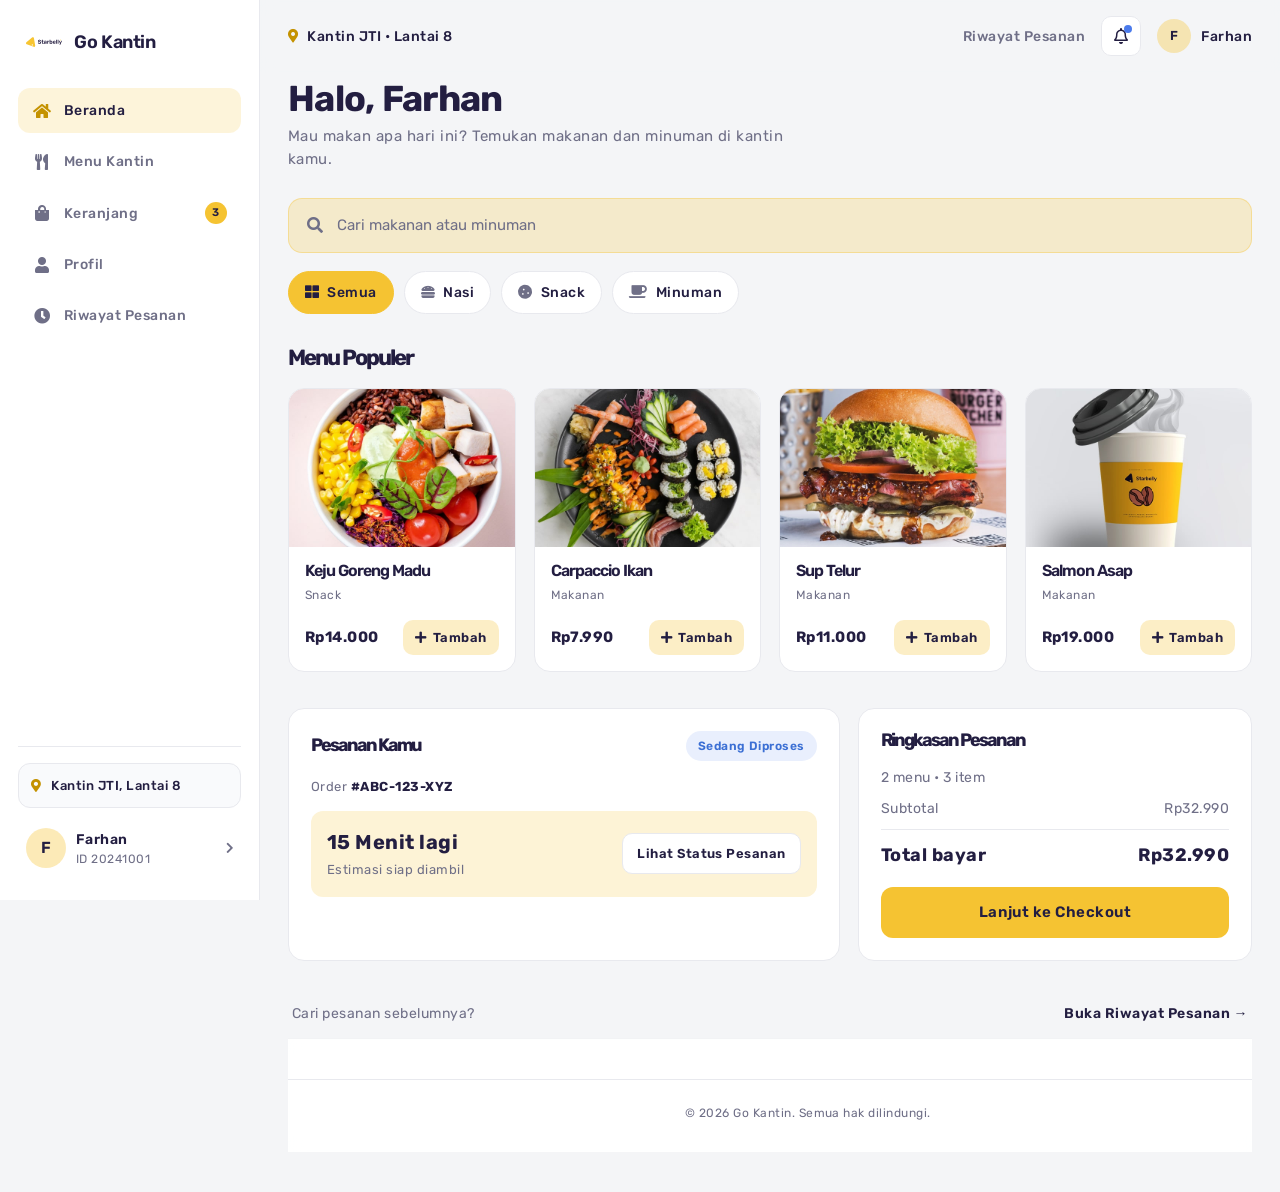
==== user/beranda.html @ 0436ba9d "Update HTML files for Go Kantin: change language to Indonesian, update titles, and implement a consi" ====
<!DOCTYPE html>
<html lang="id">

<head>
  <meta charset="UTF-8">
  <meta name="viewport" content="width=device-width, initial-scale=1.0">
  <meta http-equiv="X-UA-Compatible" content="ie=edge">
  <meta name="theme-color" content="#F5C332">
  <link rel="shortcut icon" href="../img/ui/logo.ico" type="image/x-icon">
  <link rel="stylesheet" href="../css/plugins/font-awesome.min.css">
  <link rel="stylesheet" href="../css/plugins/bootstrap.min.css">
  <link rel="stylesheet" href="../css/plugins/swiper.min.css">
  <link rel="stylesheet" href="../css/plugins/datepicker.css">
  <link href="../css/plugins/mapbox-style.css" rel="stylesheet">
  <link rel="stylesheet" href="../css/plugins/fancybox.min.css">
  <link rel="stylesheet" href="../css/style.css">
  <link rel="stylesheet" href="../css/go-kantin.css">
  <title>Beranda — Go Kantin</title>
</head>

<body>
  <div class="sb-app gk-app">
    <div class="sb-click-effect"></div>
    <div class="sb-load"></div>

    <aside class="gk-sidebar" aria-label="Menu utama">
      <a href="beranda.html" class="gk-sidebar-brand">
        <img src="../img/ui/logo.svg" alt="Go Kantin">
        <span>Go Kantin</span>
      </a>
      <ul class="gk-sidebar-nav">
        <li><a href="beranda.html" class="gk-active"><i class="fas fa-home"></i><span>Beranda</span></a></li>
        <li><a href="menu.html"><i class="fas fa-utensils"></i><span>Menu Kantin</span></a></li>
        <li><a href="cart.html"><i class="fas fa-shopping-bag"></i><span>Keranjang</span><span class="gk-nav-badge">3</span></a></li>
        <li><a href="#"><i class="fas fa-user"></i><span>Profil</span></a></li>
        <li><a href="#"><i class="fas fa-clock"></i><span>Riwayat Pesanan</span></a></li>
      </ul>
      <div class="gk-sidebar-footer">
        <div class="gk-loc-card">
          <i class="fas fa-map-marker-alt"></i>
          <span>Kantin JTI, Lantai 8</span>
        </div>
        <a href="#" class="gk-user-chip">
          <div class="gk-user-avatar">F</div>
          <div class="gk-user-meta">
            <strong>Farhan</strong>
            <span>ID 20241001</span>
          </div>
          <i class="fas fa-chevron-right" style="color:#6F6F87;font-size:12px;"></i>
        </a>
      </div>
    </aside>
    <div class="gk-sidebar-backdrop" aria-hidden="true"></div>

    <div class="gk-main">
      <header class="gk-topbar">
        <div class="gk-topbar-left">
          <button type="button" class="gk-menu-toggle" aria-label="Buka menu">
            <i class="fas fa-bars"></i>
          </button>
          <div class="gk-topbar-loc">
            <i class="fas fa-map-marker-alt"></i>
            <span>Kantin JTI • Lantai 8</span>
          </div>
        </div>
        <div class="gk-topbar-right">
          <a href="#" class="gk-topbar-link">Riwayat Pesanan</a>
          <a href="#" class="gk-topbar-icon" aria-label="Notifikasi">
            <i class="far fa-bell"></i>
            <span class="gk-dot"></span>
          </a>
          <a href="#" class="gk-topbar-user">
            <div class="gk-user-avatar">F</div>
            <span>Farhan</span>
          </a>
        </div>
      </header>

      <div id="sb-dynamic-content" class="sb-transition-fade gk-content">
        <section class="gk-home-greeting">
          <h1>Halo, Farhan</h1>
          <p>Mau makan apa hari ini? Temukan makanan dan minuman di kantin kamu.</p>
        </section>

        <div class="gk-search">
          <i class="fas fa-search"></i>
          <input type="search" placeholder="Cari makanan atau minuman" aria-label="Cari menu">
        </div>

        <div class="gk-chips">
          <a href="menu.html" class="gk-chip gk-active"><i class="fas fa-th-large"></i> Semua</a>
          <a href="katalog.html" class="gk-chip"><i class="fas fa-hamburger"></i> Nasi</a>
          <a href="katalog.html" class="gk-chip"><i class="fas fa-cookie"></i> Snack</a>
          <a href="katalog.html" class="gk-chip"><i class="fas fa-coffee"></i> Minuman</a>
        </div>

        <h2 class="gk-section-title">Menu Populer</h2>
        <div class="gk-product-grid">
          <a href="detail-product.html" class="gk-product-card">
            <div class="gk-thumb"><img src="../img/menu/1.jpg" alt="Keju Goreng Madu"></div>
            <div class="gk-body">
              <h3>Keju Goreng Madu</h3>
              <div class="gk-cat">Snack</div>
              <div class="gk-row">
                <div class="gk-price">Rp14.000</div>
                <span class="gk-add-btn"><i class="fas fa-plus"></i> <span>Tambah</span></span>
              </div>
            </div>
          </a>
          <a href="detail-product.html" class="gk-product-card">
            <div class="gk-thumb"><img src="../img/menu/2.jpg" alt="Carpaccio Ikan"></div>
            <div class="gk-body">
              <h3>Carpaccio Ikan</h3>
              <div class="gk-cat">Makanan</div>
              <div class="gk-row">
                <div class="gk-price">Rp7.990</div>
                <span class="gk-add-btn"><i class="fas fa-plus"></i> <span>Tambah</span></span>
              </div>
            </div>
          </a>
          <a href="detail-product.html" class="gk-product-card">
            <div class="gk-thumb"><img src="../img/menu/3.jpg" alt="Sup Telur"></div>
            <div class="gk-body">
              <h3>Sup Telur</h3>
              <div class="gk-cat">Makanan</div>
              <div class="gk-row">
                <div class="gk-price">Rp11.000</div>
                <span class="gk-add-btn"><i class="fas fa-plus"></i> <span>Tambah</span></span>
              </div>
            </div>
          </a>
          <a href="detail-product.html" class="gk-product-card">
            <div class="gk-thumb"><img src="../img/menu/4.jpg" alt="Salmon Asap"></div>
            <div class="gk-body">
              <h3>Salmon Asap</h3>
              <div class="gk-cat">Makanan</div>
              <div class="gk-row">
                <div class="gk-price">Rp19.000</div>
                <span class="gk-add-btn"><i class="fas fa-plus"></i> <span>Tambah</span></span>
              </div>
            </div>
          </a>
        </div>

        <div class="gk-home-bottom">
          <div class="gk-panel">
            <div class="gk-panel-head">
              <h2>Pesanan Kamu</h2>
              <span class="gk-status">Sedang Diproses</span>
            </div>
            <div class="gk-order-meta">Order <strong style="color:#231E41">#ABC-123-XYZ</strong></div>
            <div class="gk-eta">
              <div>
                <strong>15 Menit lagi</strong>
                <span>Estimasi siap diambil</span>
              </div>
              <a href="#" class="gk-btn-ghost">Lihat Status Pesanan</a>
            </div>
          </div>

          <div class="gk-panel">
            <div class="gk-panel-head">
              <h2>Ringkasan Pesanan</h2>
            </div>
            <div class="gk-summary-line">
              <span>2 menu • 3 item</span>
              <span></span>
            </div>
            <div class="gk-summary-line">
              <span>Subtotal</span>
              <span>Rp32.990</span>
            </div>
            <div class="gk-summary-total">
              <span>Total bayar</span>
              <span>Rp32.990</span>
            </div>
            <a href="checkout.html" class="gk-btn-primary">Lanjut ke Checkout</a>
          </div>
        </div>

        <div class="gk-history-bar">
          <span>Cari pesanan sebelumnya?</span>
          <a href="#">Buka Riwayat Pesanan →</a>
        </div>

        <footer>
          <div class="sb-footer-frame justify-content-center">
            <div class="sb-copy">&copy; 2026 Go Kantin. Semua hak dilindungi.</div>
          </div>
        </footer>
      </div>
      <!-- dynamic content end -->

    </div>
    <!-- gk-main end -->
  </div>

  <script src="../js/plugins/jquery.min.js"></script>
  <script src="../js/plugins/smooth-scroll.js"></script>
  <script src="../js/plugins/swup.min.js"></script>
  <script src="../js/plugins/swiper.min.js"></script>
  <script src="../js/plugins/datepicker.js"></script>
  <script src="../js/plugins/isotope.js"></script>
  <script src="../js/plugins/sticky.js"></script>
  <script src="../js/plugins/mapbox.min.js"></script>
  <script src="../js/plugins/fancybox.min.js"></script>
  <script src="../js/main.js"></script>
  <script src="../js/go-kantin.js"></script>
</body>

</html>
---- css/plugins/datepicker.css ----
.datepicker--cells {
  display: -webkit-flex;
  display: -ms-flexbox;
  display: flex;
  -webkit-flex-wrap: wrap;
  -ms-flex-wrap: wrap;
  flex-wrap: wrap;
}
.datepicker--cell {
  border-radius: 4px;
  box-sizing: border-box;
  cursor: pointer;
  display: -webkit-flex;
  display: -ms-flexbox;
  display: flex;
  position: relative;
  -webkit-align-items: center;
  -ms-flex-align: center;
  align-items: center;
  -webkit-justify-content: center;
  -ms-flex-pack: center;
  justify-content: center;
  height: 32px;
  z-index: 1;
}
.datepicker--cell.-focus- {
  background: #f0f0f0;
}
.datepicker--cell.-current- {
  color: #4eb5e6;
}
.datepicker--cell.-current-.-focus- {
  color: #4a4a4a;
}
.datepicker--cell.-current-.-in-range- {
  color: #4eb5e6;
}
.datepicker--cell.-in-range- {
  background: rgba(92, 196, 239, 0.1);
  color: #4a4a4a;
  border-radius: 0;
}
.datepicker--cell.-in-range-.-focus- {
  background-color: rgba(92, 196, 239, 0.2);
}
.datepicker--cell.-disabled- {
  cursor: default;
  color: #aeaeae;
}
.datepicker--cell.-disabled-.-focus- {
  color: #aeaeae;
}
.datepicker--cell.-disabled-.-in-range- {
  color: #a1a1a1;
}
.datepicker--cell.-disabled-.-current-.-focus- {
  color: #aeaeae;
}
.datepicker--cell.-range-from- {
  border: 1px solid rgba(92, 196, 239, 0.5);
  background-color: rgba(92, 196, 239, 0.1);
  border-radius: 4px 0 0 4px;
}
.datepicker--cell.-range-to- {
  border: 1px solid rgba(92, 196, 239, 0.5);
  background-color: rgba(92, 196, 239, 0.1);
  border-radius: 0 4px 4px 0;
}
.datepicker--cell.-selected-,
.datepicker--cell.-selected-.-current- {
  color: #fff;
  background: #5cc4ef;
}
.datepicker--cell.-range-from-.-range-to- {
  border-radius: 4px;
}
.datepicker--cell.-selected- {
  border: none;
}
.datepicker--cell.-selected-.-focus- {
  background: #45bced;
}
.datepicker--cell:empty {
  cursor: default;
}
.datepicker--days-names {
  display: -webkit-flex;
  display: -ms-flexbox;
  display: flex;
  -webkit-flex-wrap: wrap;
  -ms-flex-wrap: wrap;
  flex-wrap: wrap;
  margin: 8px 0 3px;
}
.datepicker--day-name {
  color: #ff9a19;
  display: -webkit-flex;
  display: -ms-flexbox;
  display: flex;
  -webkit-align-items: center;
  -ms-flex-align: center;
  align-items: center;
  -webkit-justify-content: center;
  -ms-flex-pack: center;
  justify-content: center;
  -webkit-flex: 1;
  -ms-flex: 1;
  flex: 1;
  text-align: center;
  text-transform: uppercase;
  font-size: 0.8em;
}
.-only-timepicker- .datepicker--content,
.datepicker--body,
.datepicker-inline .datepicker--pointer {
  display: none;
}
.datepicker--cell-day {
  width: 14.28571%;
}
.datepicker--cells-months {
  height: 170px;
}
.datepicker--cell-month {
  width: 33.33%;
  height: 25%;
}
.datepicker--cells-years,
.datepicker--years {
  height: 170px;
}
.datepicker--cell-year {
  width: 25%;
  height: 33.33%;
}
.datepickers-container {
  position: absolute;
  left: 0;
  top: 0;
}
@media print {
  .datepickers-container {
    display: none;
  }
}
.datepicker {
  background: #fff;
  border: 1px solid #dbdbdb;
  box-shadow: 0 4px 12px rgba(0, 0, 0, 0.15);
  border-radius: 4px;
  box-sizing: content-box;
  font-family: Tahoma, sans-serif;
  font-size: 14px;
  color: #4a4a4a;
  width: 250px;
  position: absolute;
  left: -100000px;
  opacity: 0;
  transition:
    opacity 0.3s ease,
    left 0s 0.3s,
    -webkit-transform 0.3s ease;
  transition:
    opacity 0.3s ease,
    transform 0.3s ease,
    left 0s 0.3s;
  transition:
    opacity 0.3s ease,
    transform 0.3s ease,
    left 0s 0.3s,
    -webkit-transform 0.3s ease;
  z-index: 100;
}
.datepicker.-from-top- {
  -webkit-transform: translateY(-8px);
  transform: translateY(-8px);
}
.datepicker.-from-right- {
  -webkit-transform: translateX(8px);
  transform: translateX(8px);
}
.datepicker.-from-bottom- {
  -webkit-transform: translateY(8px);
  transform: translateY(8px);
}
.datepicker.-from-left- {
  -webkit-transform: translateX(-8px);
  transform: translateX(-8px);
}
.datepicker.active {
  opacity: 1;
  -webkit-transform: translate(0);
  transform: translate(0);
  transition:
    opacity 0.3s ease,
    left 0s 0s,
    -webkit-transform 0.3s ease;
  transition:
    opacity 0.3s ease,
    transform 0.3s ease,
    left 0s 0s;
  transition:
    opacity 0.3s ease,
    transform 0.3s ease,
    left 0s 0s,
    -webkit-transform 0.3s ease;
}
.datepicker-inline .datepicker {
  border-color: #d7d7d7;
  box-shadow: none;
  position: static;
  left: auto;
  right: auto;
  opacity: 1;
  -webkit-transform: none;
  transform: none;
}
.datepicker--content {
  box-sizing: content-box;
  padding: 4px;
}
.datepicker--pointer {
  position: absolute;
  background: #fff;
  border-top: 1px solid #dbdbdb;
  border-right: 1px solid #dbdbdb;
  width: 10px;
  height: 10px;
  z-index: -1;
}
.datepicker--nav-action:hover,
.datepicker--nav-title:hover {
  background: #f0f0f0;
}
.-top-center- .datepicker--pointer,
.-top-left- .datepicker--pointer,
.-top-right- .datepicker--pointer {
  top: calc(100% - 4px);
  -webkit-transform: rotate(135deg);
  transform: rotate(135deg);
}
.-right-bottom- .datepicker--pointer,
.-right-center- .datepicker--pointer,
.-right-top- .datepicker--pointer {
  right: calc(100% - 4px);
  -webkit-transform: rotate(225deg);
  transform: rotate(225deg);
}
.-bottom-center- .datepicker--pointer,
.-bottom-left- .datepicker--pointer,
.-bottom-right- .datepicker--pointer {
  bottom: calc(100% - 4px);
  -webkit-transform: rotate(315deg);
  transform: rotate(315deg);
}
.-left-bottom- .datepicker--pointer,
.-left-center- .datepicker--pointer,
.-left-top- .datepicker--pointer {
  left: calc(100% - 4px);
  -webkit-transform: rotate(45deg);
  transform: rotate(45deg);
}
.-bottom-left- .datepicker--pointer,
.-top-left- .datepicker--pointer {
  left: 10px;
}
.-bottom-right- .datepicker--pointer,
.-top-right- .datepicker--pointer {
  right: 10px;
}
.-bottom-center- .datepicker--pointer,
.-top-center- .datepicker--pointer {
  left: calc(50% - 10px / 2);
}
.-left-top- .datepicker--pointer,
.-right-top- .datepicker--pointer {
  top: 10px;
}
.-left-bottom- .datepicker--pointer,
.-right-bottom- .datepicker--pointer {
  bottom: 10px;
}
.-left-center- .datepicker--pointer,
.-right-center- .datepicker--pointer {
  top: calc(50% - 10px / 2);
}
.datepicker--body.active {
  display: block;
}
.datepicker--nav {
  display: -webkit-flex;
  display: -ms-flexbox;
  display: flex;
  -webkit-justify-content: space-between;
  -ms-flex-pack: justify;
  justify-content: space-between;
  border-bottom: 1px solid #efefef;
  min-height: 32px;
  padding: 4px;
}
.-only-timepicker- .datepicker--nav {
  display: none;
}
.datepicker--nav-action,
.datepicker--nav-title {
  display: -webkit-flex;
  display: -ms-flexbox;
  display: flex;
  cursor: pointer;
  -webkit-align-items: center;
  -ms-flex-align: center;
  align-items: center;
  -webkit-justify-content: center;
  -ms-flex-pack: center;
  justify-content: center;
}
.datepicker--nav-action {
  width: 32px;
  border-radius: 4px;
  -webkit-user-select: none;
  -moz-user-select: none;
  -ms-user-select: none;
  user-select: none;
}
.datepicker--nav-action.-disabled- {
  visibility: hidden;
}
.datepicker--nav-action svg {
  width: 32px;
  height: 32px;
}
.datepicker--nav-action path {
  fill: none;
  stroke: #9c9c9c;
  stroke-width: 2px;
}
.datepicker--nav-title {
  border-radius: 4px;
  padding: 0 8px;
}
.datepicker--buttons,
.datepicker--time {
  border-top: 1px solid #efefef;
  padding: 4px;
}
.datepicker--nav-title i {
  font-style: normal;
  color: #9c9c9c;
  margin-left: 5px;
}
.datepicker--nav-title.-disabled- {
  cursor: default;
  background: 0 0;
}
.datepicker--buttons {
  display: -webkit-flex;
  display: -ms-flexbox;
  display: flex;
}
.datepicker--button {
  color: #4eb5e6;
  cursor: pointer;
  border-radius: 4px;
  -webkit-flex: 1;
  -ms-flex: 1;
  flex: 1;
  display: -webkit-inline-flex;
  display: -ms-inline-flexbox;
  display: inline-flex;
  -webkit-justify-content: center;
  -ms-flex-pack: center;
  justify-content: center;
  -webkit-align-items: center;
  -ms-flex-align: center;
  align-items: center;
  height: 32px;
}
.datepicker--button:hover {
  color: #4a4a4a;
  background: #f0f0f0;
}
.datepicker--time {
  display: -webkit-flex;
  display: -ms-flexbox;
  display: flex;
  -webkit-align-items: center;
  -ms-flex-align: center;
  align-items: center;
  position: relative;
}
.datepicker--time.-am-pm- .datepicker--time-sliders {
  -webkit-flex: 0 1 138px;
  -ms-flex: 0 1 138px;
  flex: 0 1 138px;
  max-width: 138px;
}
.-only-timepicker- .datepicker--time {
  border-top: none;
}
.datepicker--time-sliders {
  -webkit-flex: 0 1 153px;
  -ms-flex: 0 1 153px;
  flex: 0 1 153px;
  margin-right: 10px;
  max-width: 153px;
}
.datepicker--time-label {
  display: none;
  font-size: 12px;
}
.datepicker--time-current {
  display: -webkit-flex;
  display: -ms-flexbox;
  display: flex;
  -webkit-align-items: center;
  -ms-flex-align: center;
  align-items: center;
  -webkit-flex: 1;
  -ms-flex: 1;
  flex: 1;
  font-size: 14px;
  text-align: center;
  margin: 0 0 0 10px;
}
.datepicker--time-current-colon {
  margin: 0 2px 3px;
  line-height: 1;
}
.datepicker--time-current-hours,
.datepicker--time-current-minutes {
  line-height: 1;
  font-size: 19px;
  font-family: "Century Gothic", CenturyGothic, AppleGothic, sans-serif;
  position: relative;
  z-index: 1;
}
.datepicker--time-current-hours:after,
.datepicker--time-current-minutes:after {
  content: "";
  background: #f0f0f0;
  border-radius: 4px;
  position: absolute;
  left: -2px;
  top: -3px;
  right: -2px;
  bottom: -2px;
  z-index: -1;
  opacity: 0;
}
.datepicker--time-current-hours.-focus-:after,
.datepicker--time-current-minutes.-focus-:after {
  opacity: 1;
}
.datepicker--time-current-ampm {
  text-transform: uppercase;
  -webkit-align-self: flex-end;
  -ms-flex-item-align: end;
  align-self: flex-end;
  color: #9c9c9c;
  margin-left: 6px;
  font-size: 11px;
  margin-bottom: 1px;
}
.datepicker--time-row {
  display: -webkit-flex;
  display: -ms-flexbox;
  display: flex;
  -webkit-align-items: center;
  -ms-flex-align: center;
  align-items: center;
  font-size: 11px;
  height: 17px;
  background: linear-gradient(to right, #dedede, #dedede) left 50%/100% 1px
    no-repeat;
}
.datepicker--time-row:first-child {
  margin-bottom: 4px;
}
.datepicker--time-row input[type="range"] {
  background: 0 0;
  cursor: pointer;
  -webkit-flex: 1;
  -ms-flex: 1;
  flex: 1;
  height: 100%;
  padding: 0;
  margin: 0;
  -webkit-appearance: none;
}
.datepicker--time-row input[type="range"]::-ms-tooltip {
  display: none;
}
.datepicker--time-row input[type="range"]:hover::-webkit-slider-thumb {
  border-color: #b8b8b8;
}
.datepicker--time-row input[type="range"]:hover::-moz-range-thumb {
  border-color: #b8b8b8;
}
.datepicker--time-row input[type="range"]:hover::-ms-thumb {
  border-color: #b8b8b8;
}
.datepicker--time-row input[type="range"]:focus {
  outline: 0;
}
.datepicker--time-row input[type="range"]:focus::-webkit-slider-thumb {
  background: #5cc4ef;
  border-color: #5cc4ef;
}
.datepicker--time-row input[type="range"]:focus::-moz-range-thumb {
  background: #5cc4ef;
  border-color: #5cc4ef;
}
.datepicker--time-row input[type="range"]:focus::-ms-thumb {
  background: #5cc4ef;
  border-color: #5cc4ef;
}
.datepicker--time-row input[type="range"]::-webkit-slider-thumb {
  -webkit-appearance: none;
  box-sizing: border-box;
  height: 12px;
  width: 12px;
  border-radius: 3px;
  border: 1px solid #dedede;
  background: #fff;
  cursor: pointer;
  transition: background 0.2s;
  margin-top: -6px;
}
.datepicker--time-row input[type="range"]::-moz-range-thumb {
  box-sizing: border-box;
  height: 12px;
  width: 12px;
  border-radius: 3px;
  border: 1px solid #dedede;
  background: #fff;
  cursor: pointer;
  transition: background 0.2s;
}
.datepicker--time-row input[type="range"]::-ms-thumb {
  box-sizing: border-box;
  height: 12px;
  width: 12px;
  border-radius: 3px;
  border: 1px solid #dedede;
  background: #fff;
  cursor: pointer;
  transition: background 0.2s;
}
.datepicker--time-row input[type="range"]::-webkit-slider-runnable-track {
  border: none;
  height: 1px;
  cursor: pointer;
  color: transparent;
  background: 0 0;
}
.datepicker--time-row input[type="range"]::-moz-range-track {
  border: none;
  height: 1px;
  cursor: pointer;
  color: transparent;
  background: 0 0;
}
.datepicker--time-row input[type="range"]::-ms-track {
  border: none;
  height: 1px;
  cursor: pointer;
  color: transparent;
  background: 0 0;
}
.datepicker--time-row input[type="range"]::-ms-fill-lower {
  background: 0 0;
}
.datepicker--time-row input[type="range"]::-ms-fill-upper {
  background: 0 0;
}
.datepicker--time-row span {
  padding: 0 12px;
}
.datepicker--time-icon {
  color: #9c9c9c;
  border: 1px solid;
  border-radius: 50%;
  font-size: 16px;
  position: relative;
  margin: 0 5px -1px 0;
  width: 1em;
  height: 1em;
}
.datepicker--time-icon:after,
.datepicker--time-icon:before {
  content: "";
  background: currentColor;
  position: absolute;
}
.datepicker--time-icon:after {
  height: 0.4em;
  width: 1px;
  left: calc(50% - 1px);
  top: calc(50% + 1px);
  -webkit-transform: translateY(-100%);
  transform: translateY(-100%);
}
.datepicker--time-icon:before {
  width: 0.4em;
  height: 1px;
  top: calc(50% + 1px);
  left: calc(50% - 1px);
}
.datepicker--cell-day.-other-month-,
.datepicker--cell-year.-other-decade- {
  color: #dedede;
}
.datepicker--cell-day.-other-month-:hover,
.datepicker--cell-year.-other-decade-:hover {
  color: #c5c5c5;
}
.-disabled-.-focus-.datepicker--cell-day.-other-month-,
.-disabled-.-focus-.datepicker--cell-year.-other-decade- {
  color: #dedede;
}
.-selected-.datepicker--cell-day.-other-month-,
.-selected-.datepicker--cell-year.-other-decade- {
  color: #fff;
  background: #a2ddf6;
}
.-selected-.-focus-.datepicker--cell-day.-other-month-,
.-selected-.-focus-.datepicker--cell-year.-other-decade- {
  background: #8ad5f4;
}
.-in-range-.datepicker--cell-day.-other-month-,
.-in-range-.datepicker--cell-year.-other-decade- {
  background-color: rgba(92, 196, 239, 0.1);
  color: #ccc;
}
.-in-range-.-focus-.datepicker--cell-day.-other-month-,
.-in-range-.-focus-.datepicker--cell-year.-other-decade- {
  background-color: rgba(92, 196, 239, 0.2);
}
.datepicker--cell-day.-other-month-:empty,
.datepicker--cell-year.-other-decade-:empty {
  background: 0 0;
  border: none;
}
---- css/style.css ----
/* -------------------------------------------

Name: 		Starbelly
Version:  1.0
Author:		Nazar Miller (millerDigitalDesign)
Portfolio:  https://themeforest.net/user/millerdigitaldesign/portfolio?ref=MillerDigitalDesign

p.s. I am available for Freelance hire (UI design, web development). mail: miller.themes@gmail.com

------------------------------------------- */
/*--------------------------------------------

1. common
      - fonts
      - preloader
      - typography
      - group title
      - list
      - pagination
      - instagram
      - keywords
      - slider navigation
      - breadcrumbs
      - badge
      - stars
      - social icons
      - buttons
      - mobile menu button
      - click effect
      - page transitions
      - settings
      - animations
      - spaces
      - grid
2. frame
      - wrapper
      - top bar
      - navigation
      - footer
      - info bar
      - minicart
3. content
      - banner
      - features
      - menu
      - call to action
      - popup
      - promo
      - reviews
      - author
      - contact
      - map
      - blog
      - sidebar
      - gallery
      - filter
      - team
      - categories
      - radio
      - product
      - tabs
      - faq
      - datepicker
4. shop
      - minicart button
      - cart
      - add to cart button
      - checkout
6. illustrations
      - background
      - illustration 1
      - illustration 1 (2)
      - illustration 1 (404)
      - illustration 2
      - illustration 3
      - illustration 4
      - illustration 5
      - illustration 6
      - illustration 7
      - illustration 8
      - illustration 9

--------------------------------------------*/
/***************************

font

***************************/
@import url("https://fonts.googleapis.com/css2?family=Monoton&family=Rubik:ital,wght@0,300;0,400;0,500;0,600;0,700;0,800;0,900;1,300;1,400;1,500;1,600;1,700;1,800;1,900&display=swap");
/***************************

preloader

***************************/
.sb-preloader {
  width: 100%;
  height: 100vh;
  position: fixed;
  z-index: 99999999999999999;
  display: flex;
  justify-content: center;
  align-items: center;
  transition: 0.4s ease-in-out; }
  .sb-preloader .sb-preloader-bg {
    box-shadow: 0 0 8px 0 rgba(0, 0, 0, 0.05);
    border-radius: 50%;
    position: absolute;
    background-color: #F5C332;
    height: 1000px;
    width: 1000px;
    top: 20%;
    transform: scale(2);
    transition: 0.6s ease-in-out; }
  .sb-preloader .sb-preloader-body {
    position: absolute;
    bottom: 0;
    z-index: 999;
    width: 100%;
    text-align: center;
    transition: 0.4s ease-in-out; }
    .sb-preloader .sb-preloader-body .sb-loading {
      opacity: 0;
      font-size: 16px;
      font-weight: 400;
      margin-bottom: 30px; }
    .sb-preloader .sb-preloader-body .sb-loading-bar {
      margin-bottom: 15px;
      width: 1px;
      height: 80vh;
      margin: 0 auto;
      border-radius: 2px;
      overflow: hidden;
      background-color: #FFFFFF; }
      .sb-preloader .sb-preloader-body .sb-loading-bar .sb-bar {
        width: 100%;
        height: 0;
        background-color: #231E41; }
  .sb-preloader.sb-hidden {
    pointer-events: none;
    transition-delay: 0.2s; }
    .sb-preloader.sb-hidden .sb-preloader-bg {
      transform: scale(0);
      transition-delay: 0.2s; }
    .sb-preloader.sb-hidden .sb-preloader-body {
      transform: translateY(30%);
      opacity: 0;
      transition-delay: 0s; }

/***************************

typography

***************************/
body {
  background-color: #F9FAFC;
  padding: 0;
  margin: 0;
  font-family: 'Rubik', sans-serif;
  letter-spacing: 0.03em;
  font-size: 16px;
  color: #231E41; }

*:focus {
  outline: inherit !important; }

a {
  text-decoration: none;
  color: inherit; }
  a:hover {
    text-decoration: none;
    color: inherit; }

hr {
  margin-top: 40px;
  margin-bottom: 30px; }

ul {
  padding: 0;
  margin: 0; }
  ul li {
    list-style-type: none; }

.sb-text {
  color: #6F6F87;
  margin: 0;
  font-size: 15px; }
  .sb-text.sb-text-xs {
    font-size: 12px; }
  .sb-text.sb-text-sm {
    font-size: 14px; }
  .sb-text.sb-text-lg {
    font-size: 16px; }

.sb-suptitle {
  display: inline-block;
  padding: 2px 5px;
  background-color: #F2F3F5;
  font-size: 12px;
  font-weight: 400;
  color: #231E41; }

.sb-h1,
.sb-h2,
.sb-h3,
.sb-h4,
.sb-h5,
.sb-h6,
h1,
h2,
h3,
h4,
h5,
h6 {
  font-weight: 600;
  margin: 0;
  padding: 0; }

.sb-h1,
h1 {
  line-height: 100%;
  font-size: 72px;
  letter-spacing: -3px; }
  .sb-h1 span,
  h1 span {
    background-color: #F9FAFC; }

.sb-h2,
h2 {
  line-height: 110%;
  font-size: 40px;
  letter-spacing: -2px; }
  .sb-h2 span,
  h2 span {
    background-color: #F9FAFC; }

.sb-h3,
h3 {
  line-height: 120%;
  font-size: 22px;
  letter-spacing: -1px; }

.sb-h4,
h4 {
  line-height: 120%;
  font-size: 16px;
  letter-spacing: 0; }

.sb-h5,
h5 {
  font-size: 14px;
  letter-spacing: 0; }

.sb-title-lg {
  font-size: 100px; }

.sb-ib-title-frame {
  display: flex;
  justify-content: space-between;
  align-items: center; }
  .sb-ib-title-frame i {
    color: #6F6F87;
    font-size: 10px;
    opacity: 0.5; }

@media (max-width: 768px) {
  .sb-h1,
  h1 {
    font-size: 54px;
    letter-spacing: -2px; }

  .sb-h2,
  h2 {
    font-size: 36px;
    letter-spacing: -1px; }

  .sb-h3,
  h3 {
    font-size: 20px;
    letter-spacing: -1px; }

  .sb-title-lg {
    font-size: 68px; } }
@media (max-width: 450px) {
  .sb-h1,
  h1 {
    font-size: 46px; }

  .sb-h2,
  h2 {
    font-size: 28px; }

  .sb-h3,
  h3 {
    font-size: 18px; } }
.sb-cate-title {
  font-size: 28px;
  letter-spacing: -1px; }

.sb-signature {
  width: 160px; }

.sb-404 {
  display: block;
  color: #F5C332;
  font-size: 56px;
  font-family: 'Monoton', cursive;
  margin-bottom: 10px; }

/***************************

group title

***************************/
.sb-group-title {
  position: relative;
  z-index: 2;
  display: flex;
  justify-content: space-between;
  align-items: flex-end; }
  .sb-group-title .sb-left {
    width: 50%; }
  .sb-group-title .sb-right {
    width: 50%;
    display: flex;
    justify-content: flex-end; }

@media (max-width: 768px) {
  .sb-group-title {
    flex-direction: column; }
    .sb-group-title .sb-left {
      width: 100%; }
    .sb-group-title .sb-right {
      width: 100%;
      justify-content: space-between; } }
/***************************

list

***************************/
.sb-list li {
  display: flex;
  justify-content: space-between;
  align-items: center;
  font-size: 14px;
  padding: 15px 0;
  border-bottom: solid 1px #F2F3F5; }
  .sb-list li b {
    font-weight: 400; }
    .sb-list li b a {
      display: block;
      text-decoration: none;
      color: inherit;
      transition: 0.3s ease-in-out; }
      .sb-list li b a:hover {
        transform: translateX(10px); }
  .sb-list li span {
    font-size: 12px;
    color: #6F6F87; }
    .sb-list li span.sb-number {
      background-color: #F2F3F5;
      padding: 2px 5px;
      color: #231E41; }
  .sb-list li:first-child {
    border-top: solid 1px #F2F3F5; }

/***************************

pagination

***************************/
.sb-pagination {
  margin-top: 30px;
  display: flex;
  color: #6F6F87;
  align-items: center; }
  .sb-pagination.sb-mt-0 {
    margin-top: 0; }
  .sb-pagination li {
    margin-right: 10px; }
    .sb-pagination li a {
      position: relative;
      background-color: #F9FAFC;
      text-align: center;
      display: block;
      height: 55px;
      width: 55px;
      padding-top: 15px;
      color: #231E41; }
      .sb-pagination li a:after {
        position: absolute;
        bottom: 0;
        left: 0;
        content: '';
        height: 2px;
        width: 0;
        background-color: #F5C332;
        transition: 0.3s ease-in-out; }
      .sb-pagination li a:hover:after {
        width: 100%; }
    .sb-pagination li.sb-active a {
      background-color: #F5C332; }

/***************************

instagram

***************************/
.sb-instagram {
  display: flex;
  flex-wrap: wrap;
  margin-left: -5px;
  margin-right: -5px; }
  .sb-instagram li {
    padding: 5px;
    width: 33.33%; }
    .sb-instagram li a {
      position: relative;
      overflow: hidden;
      display: block;
      width: 100%;
      padding-bottom: 100%; }
      .sb-instagram li a img {
        position: absolute;
        object-fit: cover;
        object-position: center;
        top: 0;
        left: 0;
        width: 100%;
        height: 100%; }

/***************************

keywords

***************************/
.sb-keywords {
  display: flex;
  flex-wrap: wrap; }
  .sb-keywords li {
    padding-right: 5px;
    padding-bottom: 5px; }
    .sb-keywords li a {
      display: block;
      font-size: 14px;
      background-color: #F5C332;
      padding: 2px 5px;
      color: #231E41;
      transition: 0.3s ease-in-out; }
      .sb-keywords li a:hover {
        position: relative;
        filter: brightness(110%); }

/***************************

slider navigation

***************************/
.sb-slider-nav {
  height: 55px;
  display: flex;
  justify-content: space-between;
  align-items: center;
  width: 115px;
  margin-right: 15px; }
  .sb-slider-nav .sb-next-btn, .sb-slider-nav .sb-prev-btn {
    height: 50px;
    width: 50px;
    font-size: 12px;
    border-radius: 50%;
    border: solid 2px #231E41;
    display: flex;
    justify-content: center;
    align-items: center;
    cursor: pointer;
    transition: 0.3s ease-in-out; }
    .sb-slider-nav .sb-next-btn.swiper-button-disabled, .sb-slider-nav .sb-prev-btn.swiper-button-disabled {
      opacity: 0.2; }
    .sb-slider-nav .sb-next-btn:focus, .sb-slider-nav .sb-prev-btn:focus {
      outline: inherit; }

/***************************

breadcrumbs

***************************/
.sb-breadcrumbs {
  border: solid 2px #FFFFFF;
  position: relative;
  overflow: hidden;
  max-width: 100%;
  background-color: #F5C332;
  display: inline-flex;
  align-items: center;
  font-weight: 500;
  font-size: 14px;
  padding: 0 20px;
  height: 55px;
  transition: 0.3s ease-in-out; }
  .sb-breadcrumbs li {
    white-space: nowrap;
    display: flex;
    letter-spacing: 0; }
    .sb-breadcrumbs li:after {
      content: "/"; }
    .sb-breadcrumbs li:last-child:after {
      display: none; }
    .sb-breadcrumbs li:last-child a {
      cursor: not-allowed;
      opacity: 1; }
    .sb-breadcrumbs li a {
      padding: 0 10px;
      opacity: 0.4;
      transition: 0.3s ease-in-out; }
      .sb-breadcrumbs li a:hover {
        opacity: 1; }

/***************************

badge

***************************/
.sb-badge {
  position: absolute;
  z-index: 2;
  top: 15px;
  left: 15px;
  background-color: #F5C332;
  padding: 3px 10px;
  font-size: 14px;
  display: flex;
  align-items: center; }
  .sb-badge i {
    font-size: 11px;
    margin-right: 5px; }
  .sb-badge.sb-vegan {
    background-color: #9CCC65; }
  .sb-badge.sb-hot {
    background-color: #FF5252; }

/***************************

stars

***************************/
.sb-stars {
  padding: 0;
  display: flex; }
  .sb-stars li {
    margin-right: 5px;
    color: #F5C332;
    font-size: 14px; }
    .sb-stars li.sb-empty {
      color: #F2F3F5;
      filter: brightness(95%); }
    .sb-stars li span {
      font-size: 12px;
      color: #6F6F87;
      white-space: nowrap; }
  .sb-stars.sb-unrated li {
    color: #FFFFFF !important;
    text-shadow: 0 0 1px #6F6F87; }
    .sb-stars.sb-unrated li span {
      text-shadow: none; }

/***************************

social icons

***************************/
.sb-social {
  width: 33.333%;
  display: flex;
  justify-content: center; }
  .sb-social li {
    margin-right: 15px; }
    .sb-social li a {
      transition: 0.3s ease-in-out;
      font-size: 14px; }
      .sb-social li a:hover {
        color: #F5C332; }
    .sb-social li:last-child {
      margin-right: 0; }

/***************************

buttons

***************************/
.sb-btn {
  opacity: 1;
  border: none;
  padding: 0 5px;
  cursor: pointer;
  position: relative;
  display: inline-flex;
  align-items: center;
  transform: scale(1);
  height: 55px;
  letter-spacing: 0;
  font-size: 14px;
  margin-right: 10px;
  margin-bottom: 10px;
  background-color: #F5C332;
  transition: 0.3s ease-in-out; }
  .sb-btn .sb-icon {
    border-radius: 50%;
    display: inline-flex;
    justify-content: center;
    align-items: center;
    position: relative;
    padding: 0 !important;
    margin: 0;
    width: 55px;
    height: 55px; }
    .sb-btn .sb-icon img {
      width: 22px; }
  .sb-btn span {
    white-space: nowrap;
    line-height: 55px;
    display: inline-block;
    padding: 0 20px 0 0;
    font-weight: 500; }
  .sb-btn:hover {
    filter: brightness(110%); }
  .sb-btn.sb-btn-gray {
    background-color: #F9FAFC;
    box-shadow: 0 0 0 2px #FFFFFF; }
    .sb-btn.sb-btn-gray:hover {
      filter: brightness(102%); }
  .sb-btn.sb-btn-2 {
    padding: 0;
    background-color: transparent;
    box-shadow: none; }
    .sb-btn.sb-btn-2 .sb-icon {
      background-color: #F5C332;
      transform: scale(0.95); }
    .sb-btn.sb-btn-2 span {
      padding: 0 0 0 15px; }
    .sb-btn.sb-btn-2.sb-btn-gray {
      background-color: transparent; }
      .sb-btn.sb-btn-2.sb-btn-gray .sb-icon {
        background-color: #F2F3F5;
        box-shadow: 0 0 0 2px #FFFFFF; }
      .sb-btn.sb-btn-2.sb-btn-gray:hover {
        filter: brightness(102%); }
  .sb-btn.sb-btn-icon .sb-icon {
    background-color: #F5C332;
    transform: scale(0.95); }
  .sb-btn.sb-btn-icon.sb-btn-gray {
    background-color: transparent; }
    .sb-btn.sb-btn-icon.sb-btn-gray .sb-icon {
      background-color: #F2F3F5; }
    .sb-btn.sb-btn-icon.sb-btn-gray:hover {
      filter: brightness(102%); }
  .sb-btn.sb-btn-text {
    background-color: #F5C332; }
    .sb-btn.sb-btn-text .sb-icon {
      background-color: #F5C332;
      transform: scale(0.95); }
    .sb-btn.sb-btn-text span {
      padding: 0 20px; }
    .sb-btn.sb-btn-text.sb-btn-gray {
      background-color: #F2F3F5; }
      .sb-btn.sb-btn-text.sb-btn-gray .sb-icon {
        background-color: #F2F3F5; }
      .sb-btn.sb-btn-text.sb-btn-gray:hover {
        filter: brightness(102%); }
  .sb-btn:focus {
    outline: inherit; }

@media (max-width: 340px) {
  .sb-btn {
    margin-right: 0;
    margin-bottom: 10px; } }
/***************************

mobile menu button

***************************/
.sb-info-btn,
.sb-menu-btn {
  margin-left: 15px;
  padding-top: 20px;
  width: 30px;
  height: 55px;
  cursor: pointer;
  display: none;
  justify-content: center;
  text-align: center;
  transition: 0.3s ease-in-out; }
  .sb-info-btn span, .sb-info-btn span:after, .sb-info-btn span:before,
  .sb-menu-btn span,
  .sb-menu-btn span:after,
  .sb-menu-btn span:before {
    content: "";
    display: block;
    width: 20px;
    height: 2px;
    border-radius: 1px;
    background: #231E41;
    backface-visibility: hidden;
    transition: 0.3s ease-in-out; }
  .sb-info-btn span,
  .sb-menu-btn span {
    position: relative;
    margin: 7px 0 0; }
    .sb-info-btn span:after, .sb-info-btn span:before,
    .sb-menu-btn span:after,
    .sb-menu-btn span:before {
      position: absolute; }
    .sb-info-btn span:before,
    .sb-menu-btn span:before {
      top: -7px; }
    .sb-info-btn span:after,
    .sb-menu-btn span:after {
      top: 7px; }
  .sb-info-btn.sb-active span,
  .sb-menu-btn.sb-active span {
    transform: rotate(45deg); }
    .sb-info-btn.sb-active span:before,
    .sb-menu-btn.sb-active span:before {
      transform: translate(0px, 7px) rotate(-90deg); }
    .sb-info-btn.sb-active span:after,
    .sb-menu-btn.sb-active span:after {
      transform: translate(0px, -7px) rotate(-90deg); }

.sb-info-btn {
  margin-left: 10px;
  width: 20px;
  display: flex !important; }
  .sb-info-btn span, .sb-info-btn span:after, .sb-info-btn span:before {
    width: 3px;
    height: 3px;
    border-radius: 50%; }
  .sb-info-btn.sb-active span, .sb-info-btn.sb-active span:after, .sb-info-btn.sb-active span:before {
    width: 20px;
    height: 2px;
    border-radius: 1px; }

@media (max-width: 992px) {
  .sb-menu-btn {
    display: flex; } }
/***************************

click effect

***************************/
.sb-click-effect {
  opacity: 0;
  pointer-events: none;
  position: absolute;
  margin-top: -2px;
  margin-left: -2px;
  z-index: 999999999;
  width: 40px;
  height: 40px;
  border-radius: 50%;
  border: 1px solid #FFFFFF; }
  .sb-click-effect:after {
    opacity: 0;
    content: "";
    position: absolute;
    width: 40px;
    height: 40px;
    top: -1px;
    left: -1px;
    border-radius: 50%;
    border: 10px solid #FFFFFF;
    mix-blend-mode: difference; }
  .sb-click-effect.sb-click {
    animation: ce-1 0.6s alternate; }
    .sb-click-effect.sb-click:after {
      opacity: 1;
      animation: ce-2 0.6s alternate; }

/***************************

page transitions

***************************/
.sb-load {
  border-radius: 50%;
  background-color: #F5C332;
  width: 80vw;
  height: 80vw;
  left: 50%;
  bottom: 0;
  margin-bottom: -40vw;
  pointer-events: none;
  position: fixed;
  margin-left: -40vw;
  transform: scale(0);
  z-index: 9;
  opacity: 0.9;
  box-shadow: 0 0 8px 0 rgba(0, 0, 0, 0.05);
  transition: 0.6s ease-in-out; }

html.is-animating .sb-load {
  top: 0;
  left: 50%;
  margin-top: -40vw;
  bottom: auto;
  transform: scale(2);
  pointer-events: all; }

.sb-transition-fade {
  transition: 0.6s ease-in-out;
  opacity: 1; }

html.is-animating .sb-transition-fade {
  opacity: 0; }

.sb-menu-transition {
  opacity: 1;
  transition: 0.1s ease-in-out; }

html.is-animating .sb-menu-transition {
  opacity: 0.999; }
  html.is-animating .sb-menu-transition .sb-navigation li a:before {
    transform: scale(0); }
  html.is-animating .sb-menu-transition .sb-navigation li ul {
    opacity: 0;
    transform: translateY(10px); }

@media (max-width: 992px) {
  html.is-animating .sb-load {
    transform: scale(3); }

  html.is-animating .sb-menu-transition .sb-navigation {
    transform: translateY(30px);
    opacity: 0; } }
@media (max-width: 768px) {
  html.is-animating .sb-load {
    transform: scale(6.5); } }
/***************************

settings

***************************/
.container {
  position: relative;
  z-index: 2; }

@media (max-width: 768px) {
  .container {
    padding: 0 30px; }

  .swiper-container {
    overflow: visible; } }
::-webkit-scrollbar {
  width: 5px; }

::-webkit-scrollbar-track {
  background: #F2F3F5; }

::-webkit-scrollbar-thumb {
  background: #F5C332;
  border-radius: 2px; }

::-webkit-scrollbar-thumb:hover {
  -webkit-filter: brightness(110%);
  filter: brightness(110%); }

.sb-about-text,
.sb-blog-list,
.sb-features,
.sb-popular,
.sb-reviews,
.sb-short-menu,
.sb-team {
  position: relative; }

/***************************

animations

***************************/
@keyframes addToCart {
  0% {
    transform: scale(1); }
  50% {
    transform: scale(0); }
  0% {
    transform: scale(1); } }
@keyframes anima1 {
  0% {
    transform: translateY(0) scale(1); }
  50% {
    transform: translateY(-5px) scale(1.05); }
  0% {
    transform: translateY(0) scale(1); } }
@keyframes anima2 {
  0% {
    transform: translateY(0) scale(1) rotate(0); }
  25% {
    transform: translateY(-5px) scale(1.1) rotate(-5deg); }
  75% {
    transform: translateY(-5px) scale(1.1) rotate(5deg); }
  0% {
    transform: translateY(0) scale(1) rotate(0); } }
@keyframes anima3 {
  0% {
    transform: translateY(0); }
  25% {
    transform: translateY(-5px); }
  75% {
    transform: translateY(5px); }
  0% {
    transform: translateY(0); } }
@keyframes anima4 {
  0% {
    margin-top: 0; }
  50% {
    margin-top: -5px; }
  0% {
    margin-top: 0; } }
@keyframes ce-1 {
  0% {
    transform: scale(1);
    opacity: 0; }
  50% {
    transform: scale(1.7);
    opacity: 0.8; }
  100% {
    transform: scale(1);
    opacity: 0; } }
@keyframes ce-2 {
  0% {
    transform: scale(1);
    opacity: 0; }
  50% {
    transform: scale(0.4);
    opacity: 0.8; }
  100% {
    transform: scale(1);
    opacity: 0; } }
@keyframes zoom {
  0% {
    transform: scale(1); }
  50% {
    transform: scale(1.2); }
  100% {
    transform: scale(1); } }
@keyframes message {
  0% {
    opacity: 0;
    transform: translateX(30px); }
  100% {
    opacity: 1;
    transform: translateX(0); } }
@keyframes marker {
  0% {
    transform: scale(1.4) translateY(0); }
  50% {
    transform: scale(1.4) translateY(-10px); }
  0% {
    transform: scale(1.4) translateY(0); } }
/***************************

spaces

***************************/
.sb-mb-90 {
  margin-bottom: 90px !important; }

.sb-mb-60 {
  margin-bottom: 60px !important; }

.sb-mb-40 {
  margin-bottom: 40px !important; }

.sb-mb-30 {
  margin-bottom: 30px !important; }

.sb-mb-25 {
  margin-bottom: 25px !important; }

.sb-mb-15 {
  margin-bottom: 15px !important; }

.sb-mb-10 {
  margin-bottom: 10px !important; }

.sb-mb-5 {
  margin-bottom: 5px !important; }

.sb-p-210-90 {
  padding-top: 210px;
  padding-bottom: 90px; }

.sb-p-90-90 {
  padding-top: 90px !important;
  padding-bottom: 90px !important; }

.sb-p-90-60 {
  padding-top: 90px !important;
  padding-bottom: 60px !important; }

.sb-p-90-0 {
  padding-top: 90px !important; }

.sb-p-0-90 {
  padding-bottom: 90px !important; }

.sb-p-60-60 {
  padding-top: 90px !important;
  padding-bottom: 90px !important; }

.sb-p-90-30 {
  padding-top: 90px !important;
  padding-bottom: 30px !important; }

.sb-p-30-30 {
  padding-top: 30px !important;
  padding-bottom: 30px !important; }

.sb-p-0-30 {
  padding-bottom: 30px; }

.sb-p-60-0 {
  padding-top: 60px !important; }

.sb-p-0-60 {
  padding-bottom: 60px !important; }

.sb-p-60-30 {
  padding-top: 60px;
  padding-bottom: 30px; }

.sb-m-0 {
  margin: 0 !important; }

/***************************

grid

***************************/
.sb-masonry-grid {
  width: calc(100% + 30px);
  display: flex;
  flex-wrap: wrap;
  justify-content: flex-start;
  margin-left: -15px;
  margin-right: -15px; }
  .sb-masonry-grid .sb-grid-item {
    padding: 0 15px;
    width: 100%; }
    .sb-masonry-grid .sb-grid-item.sb-item-25 {
      width: 25%;
      padding: 0 15px; }
    .sb-masonry-grid .sb-grid-item.sb-item-33 {
      width: 33.333%;
      padding: 0 15px; }
    .sb-masonry-grid .sb-grid-item.sb-item-50 {
      width: 50%;
      padding: 0 15px; }

.grid-sizer {
  width: 100%; }

@media (max-width: 992px) {
  .sb-masonry-grid .sb-grid-item.sb-item-25 {
    width: 33.333%; }
  .sb-masonry-grid .sb-grid-item.sb-item-33 {
    width: 50%; }
  .sb-masonry-grid .sb-grid-item.sb-item-50 {
    width: 50%; } }
@media (max-width: 768px) {
  .sb-masonry-grid .sb-grid-item.sb-item-25 {
    width: 100%; }
  .sb-masonry-grid .sb-grid-item.sb-item-33 {
    width: 100%; }
  .sb-masonry-grid .sb-grid-item.sb-item-50 {
    width: 100%; } }
/***************************

wrapper

***************************/
.sb-app {
  position: relative;
  overflow: hidden;
  background-color: #FFFFFF; }

/***************************

top bar

***************************/
.sb-top-bar-frame {
  width: 100%;
  position: fixed;
  z-index: 9999;
  top: 0;
  left: 0;
  right: 0;
  border-bottom: solid 1px #F2F3F5;
  border-top: solid 1px #F2F3F5; }
  .sb-top-bar-frame .container {
    padding: 0 !important;
    position: static !important; }
  .sb-top-bar-frame .sb-top-bar-bg {
    position: absolute;
    z-index: 0;
    top: 0;
    left: 0;
    width: 100%;
    height: 100%;
    background-color: rgba(255, 255, 255, 0.92);
    backdrop-filter: blur(8px);
    -webkit-backdrop-filter: blur(8px); }
  .sb-top-bar-frame .sb-top-bar {
    padding: 0 15px;
    position: relative;
    height: 120px;
    width: 100%;
    display: flex;
    justify-content: space-between;
    align-items: center;
    transition: 0.3s ease-in-out; }
    .sb-top-bar-frame .sb-top-bar .sb-logo-frame {
      display: flex;
      align-items: center;
      height: 80px;
      width: 130px;
      transition: 0.3s ease-in-out; }
      .sb-top-bar-frame .sb-top-bar .sb-logo-frame img {
        width: 100%; }
      .sb-top-bar-frame .sb-top-bar .sb-logo-frame:hover {
        filter: brightness(110%); }
    .sb-top-bar-frame .sb-top-bar .sb-right-side {
      width: 71%;
      display: flex;
      justify-content: flex-end; }
      .sb-top-bar-frame .sb-top-bar .sb-right-side .sb-buttons-frame {
        display: flex;
        justify-content: flex-end; }
  .sb-top-bar-frame.sb-scroll {
    box-shadow: 0 1px 3px 0 rgba(0, 0, 0, 0.05); }
    .sb-top-bar-frame.sb-scroll .sb-top-bar {
      height: 90px; }

@media (max-width: 992px) {
  .sb-top-bar-frame .sb-top-bar {
    height: 90px; } }
@media (max-width: 768px) {
  .sb-top-bar-frame .sb-top-bar {
    padding: 0 30px; } }
/***************************

navigation

***************************/
nav {
  width: 100%;
  margin-right: 15px;
  display: flex;
  justify-content: space-between;
  align-items: center; }
  nav .sb-navigation {
    display: flex;
    justify-content: center;
    align-items: center; }
    nav .sb-navigation::-webkit-scrollbar {
      display: none; }
    nav .sb-navigation li {
      display: flex;
      align-items: center;
      position: relative; }
      nav .sb-navigation li a {
        position: relative;
        padding: 0 30px;
        display: inline-block;
        font-weight: 400;
        height: 100%;
        color: #231E41;
        font-size: 14px;
        transition: 0.3s ease-in-out; }
        nav .sb-navigation li a:after, nav .sb-navigation li a:before {
          content: '';
          position: absolute;
          top: 50%;
          left: 15px;
          margin-top: -4px;
          height: 8px;
          width: 8px;
          border-radius: 50%;
          background-color: #F5C332;
          transform: scale(0); }
        nav .sb-navigation li a:after {
          left: auto;
          right: 15px; }
        nav .sb-navigation li a:hover {
          color: #F5C332; }
      nav .sb-navigation li.sb-active > a:before {
        transform: scale(1);
        transition: 0.3s ease-in-out; }
      nav .sb-navigation li ul {
        min-width: 120px;
        transform: translateY(10px);
        opacity: 0;
        pointer-events: none;
        padding: 30px 0 10px;
        position: absolute;
        top: 70.5px;
        left: 0;
        border: solid 1px #F2F3F5;
        background-color: rgba(255, 255, 255, 0.92);
        backdrop-filter: blur(8px);
        -webkit-backdrop-filter: blur(8px);
        transition: 0.3s ease-in-out;
        display: grid;
        grid-template-columns: repeat(2, 1pr);
        grid-template-rows: repeat(4, auto);
        grid-auto-flow: column; }
        nav .sb-navigation li ul li {
          display: block;
          position: relative;
          white-space: nowrap;
          width: 100%;
          margin-bottom: 30px;
          height: 20px; }
          nav .sb-navigation li ul li a {
            width: 100%;
            line-height: 20px; }
        nav .sb-navigation li ul:before {
          content: '';
          height: 50px;
          width: 100%;
          top: -50px;
          position: absolute; }
      nav .sb-navigation li:hover ul {
        transform: translateY(0);
        opacity: 1;
        pointer-events: all; }

.sb-top-bar-frame.sb-scroll nav .sb-navigation li ul {
  box-shadow: 0 1px 3px 0 rgba(0, 0, 0, 0.05);
  top: 55.5px; }
  .sb-top-bar-frame.sb-scroll nav .sb-navigation li ul:before {
    height: 35px;
    top: -35px; }

@media (max-width: 992px) {
  nav .sb-navigation {
    padding-top: 30px;
    box-shadow: -1px 1px 3px 0 rgba(0, 0, 0, 0.05);
    border-top: solid 1px #F2F3F5;
    position: absolute;
    top: 90px;
    opacity: 0;
    transform: translateY(30px);
    pointer-events: none;
    left: 0;
    width: 100%;
    display: block;
    height: calc(100vh - 80px);
    overflow: scroll;
    background-color: rgba(255, 255, 255, 0.92);
    transition: 0.3s ease-in-out;
    backdrop-filter: blur(8px);
    -webkit-backdrop-filter: blur(8px); }
    nav .sb-navigation li {
      text-align: center;
      width: 100%;
      height: auto;
      display: block; }
      nav .sb-navigation li a {
        line-height: 20px;
        margin-bottom: 30px; }
        nav .sb-navigation li a:hover {
          color: #231E41; }
      nav .sb-navigation li.sb-active > a:after {
        transform: scale(1); }
      nav .sb-navigation li ul {
        box-shadow: none !important;
        border: none;
        background-color: #F5C332;
        opacity: 0;
        max-height: 0;
        overflow: hidden;
        padding: 0;
        transform: none;
        opacity: 1;
        pointer-events: all;
        position: relative;
        top: 0 !important;
        left: 0;
        display: block; }
        nav .sb-navigation li ul li {
          text-align: center; }
          nav .sb-navigation li ul li a {
            line-height: 20px;
            height: 20px; }
      nav .sb-navigation li:hover ul {
        padding-top: 30px;
        opacity: 1;
        max-height: 750px;
        margin-bottom: 30px; }
    nav .sb-navigation.sb-active {
      opacity: 1;
      transform: translateY(0);
      pointer-events: all; } }
/***************************

footer

***************************/
footer {
  border-top: solid 1px #F2F3F5;
  position: relative;
  background-color: rgba(255, 255, 255, 0.92);
  backdrop-filter: blur(8px);
  -webkit-backdrop-filter: blur(8px); }
  footer .sb-footer-frame {
    display: flex;
    justify-content: space-between;
    align-items: center;
    padding: 30px 0; }
    footer .sb-footer-frame .sb-logo-frame {
      width: 33.333%;
      display: flex;
      align-items: center;
      transition: 0.3s ease-in-out; }
      footer .sb-footer-frame .sb-logo-frame img {
        width: 130px; }
      footer .sb-footer-frame .sb-logo-frame:hover {
        filter: brightness(110%); }
    footer .sb-footer-frame .sb-copy {
      text-align: right;
      width: 33.333%;
      font-size: 12px;
      color: #6F6F87; }

@media (max-width: 992px) {
  footer .sb-footer-frame {
    padding: 30px 0;
    height: auto;
    flex-direction: column; }
    footer .sb-footer-frame .sb-logo-frame {
      width: 100%;
      justify-content: center;
      margin-bottom: 30px; }
    footer .sb-footer-frame .sb-social {
      width: 100%;
      margin-bottom: 30px; }
    footer .sb-footer-frame .sb-copy {
      width: 100%;
      text-align: center; } }
/***************************

info bar

***************************/
.sb-info-bar {
  border-top: solid 1px #F2F3F5;
  top: 121px;
  right: 0;
  height: calc(100vh - 120px);
  width: 100%;
  max-width: 403px;
  position: absolute;
  transform: translateX(100%);
  background-color: rgba(255, 255, 255, 0.92);
  backdrop-filter: blur(8px);
  -webkit-backdrop-filter: blur(8px);
  box-shadow: -1px 1px 3px 0 rgba(0, 0, 0, 0.05);
  border-left: solid 1px #F2F3F5;
  transition: 0.4s ease-in-out; }
  .sb-info-bar.sb-active {
    transform: translateX(0); }
  .sb-info-bar.sb-scroll {
    top: 91px;
    height: calc(100vh - 91px); }
  .sb-info-bar .sb-infobar-content {
    position: relative;
    padding: 60px 60px 120px;
    height: 100%;
    overflow: scroll; }
    .sb-info-bar .sb-infobar-content::-webkit-scrollbar {
      display: none; }
  .sb-info-bar .sb-info-bar-footer {
    border-top: solid 1px #F2F3F5;
    background-color: #FFFFFF;
    position: absolute;
    bottom: 0;
    left: 0;
    width: 100%;
    padding: 30px;
    display: flex;
    justify-content: center; }

@media (max-width: 992px) {
  .sb-info-bar {
    top: 90px;
    height: calc(100vh - 90px); }
    .sb-info-bar .sb-infobar-content {
      padding: 30px 30px 120px; } }
/***************************

minicart

***************************/
.sb-minicart {
  border-top: solid 1px #F2F3F5;
  top: 121px;
  right: 0;
  height: calc(100vh - 120px);
  width: 100%;
  max-width: 403px;
  position: absolute;
  transform: translateX(100%);
  background-color: rgba(255, 255, 255, 0.92);
  backdrop-filter: blur(8px);
  -webkit-backdrop-filter: blur(8px);
  box-shadow: -1px 1px 3px 0 rgba(0, 0, 0, 0.05);
  border-left: solid 1px #F2F3F5;
  transition: 0.4s ease-in-out; }
  .sb-minicart.sb-active {
    transform: translateX(0); }
  .sb-minicart.sb-scroll {
    top: 91px;
    height: calc(100vh - 91px); }
  .sb-minicart .sb-minicart-content {
    position: relative;
    padding: 60px 60px 160px;
    height: 100%;
    overflow: scroll; }
    .sb-minicart .sb-minicart-content::-webkit-scrollbar {
      display: none; }
  .sb-minicart .sb-minicart-footer {
    border-top: solid 1px #F2F3F5;
    background-color: #FFFFFF;
    position: absolute;
    z-index: 2;
    bottom: 0;
    left: 0;
    width: 100%;
    padding: 30px 60px;
    display: flex;
    justify-content: space-between; }
    .sb-minicart .sb-minicart-footer .sb-btn {
      margin: 0; }
      .sb-minicart .sb-minicart-footer .sb-btn:last-child {
        margin-right: 0; }

@media (max-width: 992px) {
  .sb-minicart {
    top: 90px;
    height: calc(100vh - 90px); }
    .sb-minicart .sb-minicart-content {
      padding: 30px 30px 120px; }
    .sb-minicart .sb-minicart-footer {
      padding: 30px; } }
/***************************

banner

***************************/
.sb-banner.sb-banner-with-bg {
  position: relative;
  overflow: hidden; }
  .sb-banner.sb-banner-with-bg .sb-bg-banner {
    position: absolute;
    top: 0;
    height: 100vh;
    width: 100%; }
    .sb-banner.sb-banner-with-bg .sb-bg-banner img {
      position: absolute;
      top: 0;
      right: 0;
      width: 70%;
      height: 100%;
      object-fit: cover;
      object-position: left;
      animation: zoom 40s infinite ease-in-out; }
.sb-banner .sb-main-title-frame {
  padding-top: 7vh;
  display: flex;
  align-items: center;
  height: 100vh; }
  .sb-banner .sb-main-title-frame .sb-main-title {
    width: 100%; }
.sb-banner.sb-banner-sm .sb-main-title-frame {
  height: auto;
  padding: 210px 0 90px; }
.sb-banner.sb-banner-xs .sb-main-title-frame {
  height: auto;
  padding: 210px 0 90px; }
  .sb-banner.sb-banner-xs .sb-main-title-frame .sb-main-title {
    display: flex;
    justify-content: space-between;
    align-items: center; }
.sb-banner.sb-banner-color {
  background-color: #F9FAFC;
  border-left: solid 30px #FFFFFF;
  border-right: solid 30px #FFFFFF; }

@media (max-width: 992px) {
  .sb-banner.sb-banner-with-bg {
    position: relative;
    overflow: hidden;
    padding-bottom: 30vh; }
    .sb-banner.sb-banner-with-bg .sb-bg-banner {
      position: absolute;
      top: auto;
      bottom: 0;
      left: 0;
      right: 0;
      height: 100vh;
      width: 100vw; }
      .sb-banner.sb-banner-with-bg .sb-bg-banner img {
        transform: rotate(90deg);
        position: absolute;
        right: 0;
        left: 0;
        right: auto;
        top: 0;
        height: 150%;
        width: 100vh;
        object-fit: cover;
        object-position: left; }
  .sb-banner .sb-main-title-frame {
    height: auto;
    padding: 150px 0 30px; }
    .sb-banner .sb-main-title-frame .sb-main-title {
      text-align: center; }
  .sb-banner.sb-banner-sm .sb-main-title-frame {
    height: auto;
    padding: 150px 0 60px; }
  .sb-banner.sb-banner-xs .sb-main-title-frame {
    height: auto;
    padding: 150px 0 60px; }
    .sb-banner.sb-banner-xs .sb-main-title-frame .sb-main-title {
      flex-direction: column; }
      .sb-banner.sb-banner-xs .sb-main-title-frame .sb-main-title h1 {
        margin-bottom: 30px; }
  .sb-banner.sb-banner-color {
    background-color: #F9FAFC;
    border: none; } }
@media (max-width: 500px) {
  .sb-banner.sb-banner-with-bg .sb-bg-banner img {
    height: 110%; } }
/***************************

features

***************************/
.sb-features-item {
  display: flex;
  position: relative;
  z-index: 2; }
  .sb-features-item .sb-number {
    min-width: 62px;
    margin-right: 30px;
    font-family: 'Monoton', cursive;
    color: #F5C332;
    font-size: 42px;
    line-height: 36px; }
  .sb-features-item.sb-features-item-sm {
    flex-direction: column; }
    .sb-features-item.sb-features-item-sm .sb-number {
      min-width: 30px;
      margin-right: 15px;
      font-size: 22px;
      line-height: 22px;
      margin-bottom: 15px; }

@media (max-width: 768px) {
  .sb-features-item {
    flex-direction: column;
    justify-content: flex-start; }
    .sb-features-item .sb-number {
      margin: 0;
      padding: 0;
      margin-bottom: 20px; } }
/***************************

menu

***************************/
.sb-menu-item {
  width: 100%;
  display: block; }
  .sb-menu-item .sb-cover-frame {
    display: block;
    background-color: #F2F3F5;
    overflow: hidden;
    position: relative;
    padding-bottom: 100%;
    transition: 0.3s ease-in-out; }
    .sb-menu-item .sb-cover-frame img {
      width: 100%;
      height: 100%;
      position: absolute;
      object-fit: cover;
      object-position: center;
      z-index: 1;
      top: 0;
      left: 0;
      right: 0;
      transform: scale(1.001);
      transition: 0.3s ease-in-out; }
  .sb-menu-item .sb-card-tp {
    margin-bottom: 15px;
    padding-left: 15px;
    background-color: #F2F3F5;
    display: flex;
    justify-content: space-between;
    align-items: center; }
    .sb-menu-item .sb-card-tp .sb-card-title {
      width: calc(100% - 90px);
      overflow: hidden;
      text-overflow: ellipsis;
      display: -moz-box;
      -moz-box-orient: vertical;
      display: -webkit-box;
      -webkit-line-clamp: 1;
      -webkit-box-orient: vertical;
      line-clamp: 1;
      box-orient: vertical; }
    .sb-menu-item .sb-card-tp .sb-price {
      width: 60px;
      height: 60px;
      font-weight: 500;
      background-color: #F5C332;
      font-size: 24px;
      display: flex;
      justify-content: center;
      align-items: center; }
      .sb-menu-item .sb-card-tp .sb-price sub {
        font-size: 12px;
        font-weight: 400; }
  .sb-menu-item .sb-card-buttons-frame {
    display: flex;
    justify-content: space-between; }
    .sb-menu-item .sb-card-buttons-frame .sb-btn {
      margin: 0; }
  .sb-menu-item.sb-menu-item-sm {
    display: flex;
    justify-content: space-between; }
    .sb-menu-item.sb-menu-item-sm .sb-cover-frame {
      width: 60px;
      height: 60px;
      padding-bottom: 0; }
    .sb-menu-item.sb-menu-item-sm .sb-card-tp {
      width: calc(100% - 60px);
      box-shadow: none; }
      .sb-menu-item.sb-menu-item-sm .sb-card-tp .sb-card-title {
        font-size: 14px;
        -webkit-line-clamp: 2;
        line-clamp: 2; }
      .sb-menu-item.sb-menu-item-sm .sb-card-tp .sb-price {
        font-size: 18px; }
        .sb-menu-item.sb-menu-item-sm .sb-card-tp .sb-price sub {
          font-size: 9px; }
  .sb-menu-item:hover .sb-cover-frame img {
    transform: scale(1.05); }
  .sb-menu-item:focus {
    outline: inherit; }

/***************************

call to action

***************************/
.sb-call-to-action {
  position: relative;
  padding: 30px 0; }

.sb-download-btn {
  background-color: #231E41;
  border-radius: 11px;
  display: inline-block;
  margin-right: 15px;
  height: 55px;
  transform: scale(1.001);
  transition: 0.3s ease-in-out; }
  .sb-download-btn img {
    height: 100%; }
  .sb-download-btn:last-child {
    margin-bottom: 0; }
  .sb-download-btn:hover {
    transform: scale(1.05); }

@media (max-width: 992px) {
  .sb-call-to-action {
    position: relative;
    padding: 60px 0; }

  .sb-download-btn {
    margin-bottom: 10px; }
    .sb-download-btn:last-child {
      margin-bottom: 0; }

  .sb-call-to-action {
    position: relative; }
    .sb-call-to-action .sb-cta-text {
      text-align: center;
      margin-bottom: 60px; } }
/***************************

popup

***************************/
.sb-popup-frame {
  opacity: 0;
  padding: 30px;
  pointer-events: none;
  background-color: rgba(38, 31, 65, 0.9);
  width: 100%;
  height: 100vh;
  display: flex;
  z-index: 999999;
  justify-content: center;
  align-items: center;
  position: fixed;
  top: 0;
  left: 0;
  backdrop-filter: blur(8px);
  -webkit-backdrop-filter: blur(8px);
  transition: 0.4s ease-in-out; }
  .sb-popup-frame .sb-popup-body {
    box-shadow: 0 1px 3px 0 rgba(0, 0, 0, 0.05);
    transform: scale(0.8);
    opacity: 0;
    display: flex;
    position: relative;
    background-color: #FFFFFF;
    font-weight: 300;
    width: 100%;
    max-width: 580px;
    transition: 0.4s ease-in-out;
    transition-delay: 0s;
    overflow: hidden; }
    .sb-popup-frame .sb-popup-body .sb-close-popup {
      position: absolute;
      z-index: 9;
      top: 15px;
      right: 30px;
      font-size: 32px;
      transform: rotate(45deg);
      cursor: pointer;
      transition: 0.3s ease-in-out; }
      .sb-popup-frame .sb-popup-body .sb-close-popup:hover {
        transform: scale(1.1) rotate(45deg); }
  .sb-popup-frame.sb-active {
    display: flex;
    opacity: 1;
    pointer-events: all; }
    .sb-popup-frame.sb-active .sb-popup-body {
      transform: scale(1);
      opacity: 1;
      transition-delay: 0.3s; }

/***************************

promo

***************************/
.sb-promo-content {
  width: 100%;
  align-items: center;
  display: flex; }
  .sb-promo-content .sb-text-frame {
    padding: 30px;
    width: 45%; }
  .sb-promo-content .sb-image-frame {
    display: flex;
    align-items: center;
    width: 55%;
    height: 100%;
    background-color: #F9FAFC; }

.sb-promo-frame {
  box-shadow: 0 0 0 2px #FFFFFF;
  padding: 30px 0 30px 30px;
  background-color: #F9FAFC;
  overflow: hidden; }
  .sb-promo-frame .sb-promo-content {
    position: relative; }
    .sb-promo-frame .sb-promo-content .sb-text-frame {
      padding: 0;
      position: relative;
      z-index: 1; }

@media (max-width: 580px) {
  .sb-popup-frame .sb-popup-body .sb-close-popup {
    top: 0;
    right: 10px; }

  .sb-promo-content {
    padding-top: 15px;
    flex-direction: column; }
    .sb-promo-content .sb-text-frame {
      width: 100%;
      text-align: center; }
      .sb-promo-content .sb-text-frame .sb-h1 {
        margin-bottom: 15px; }
    .sb-promo-content .sb-image-frame {
      width: 100%;
      padding-bottom: 30px; }

  .sb-promo-frame {
    padding: 30px 0; } }
/***************************

reviews

***************************/
.sb-review-card {
  position: relative; }
  .sb-review-card .sb-review-header {
    flex-wrap: nowrap; }
    .sb-review-card .sb-review-header h3 {
      width: calc(100% - 110px);
      overflow: hidden;
      text-overflow: ellipsis;
      display: -moz-box;
      -moz-box-orient: vertical;
      display: -webkit-box;
      -webkit-line-clamp: 1;
      -webkit-box-orient: vertical;
      line-clamp: 1;
      box-orient: vertical; }
    .sb-review-card .sb-review-header .sb-stars {
      width: 110px; }

@media (max-width: 768px) {
  .sb-review-card .sb-review-header span {
    display: none; } }
/***************************

author

***************************/
.sb-author-frame {
  display: flex;
  align-items: center; }
  .sb-author-frame h4 {
    font-weight: 500px;
    font-size: 14px; }
  .sb-author-frame .sb-avatar-frame {
    margin-right: 15px;
    position: relative;
    overflow: hidden;
    height: 50px;
    width: 50px;
    border-radius: 50%; }
    .sb-author-frame .sb-avatar-frame img {
      position: absolute;
      top: 0;
      left: 0;
      width: 100%;
      height: 100%;
      object-fit: cover;
      object-position: center; }

.sb-author-panel {
  align-items: center;
  display: flex;
  justify-content: space-between;
  margin-bottom: 15px; }
  .sb-author-panel .sb-suptitle {
    background-color: #F9FAFC; }

/***************************

contact

***************************/
.sb-contact-form-frame {
  width: 100%;
  margin-top: 120px;
  position: relative;
  background-color: #FFFFFF;
  padding: 30px;
  text-align: center;
  box-shadow: 0 0 8px -2px rgba(0, 0, 0, 0.1); }
  .sb-contact-form-frame .sb-form-content {
    position: relative;
    border: dotted 3px #F2F3F5; }

.sb-group-input {
  position: relative;
  margin-bottom: 30px; }
  .sb-group-input.sb-group-with-btn button {
    position: absolute;
    top: 0;
    right: 0;
    height: 100%;
    width: 50px;
    border: none;
    background-color: #F5C332;
    transition: 0.3s ease-in-out; }
    .sb-group-input.sb-group-with-btn button img {
      width: 20px; }
    .sb-group-input.sb-group-with-btn button:hover {
      filter: brightness(110%); }
  .sb-group-input input, .sb-group-input textarea {
    height: 50px;
    position: relative;
    padding: 0 20px;
    font-size: 14px;
    background-color: #F9FAFC;
    display: block;
    width: 100%;
    border: none;
    border-bottom: solid 1px #F2F3F5; }
    .sb-group-input input:focus ~ .sb-bar:before, .sb-group-input textarea:focus ~ .sb-bar:before {
      width: 100%; }
  .sb-group-input textarea {
    padding-top: 15px;
    height: 100px; }
  .sb-group-input input:focus, .sb-group-input textarea:focus {
    outline: none; }
  .sb-group-input label {
    font-size: 14px;
    color: #6F6F87;
    font-weight: normal;
    position: absolute;
    pointer-events: none;
    left: 20px;
    top: 15px;
    transition: 0.3s ease-in-out; }
  .sb-group-input input:focus ~ label, .sb-group-input input:valid ~ label, .sb-group-input textarea:focus ~ label, .sb-group-input textarea:valid ~ label {
    top: -25px;
    left: 0;
    font-size: 12px;
    color: #231E41; }
  .sb-group-input input:valid ~ label:after {
    margin-left: 5px;
    font-family: "Font Awesome 5 Free";
    font-weight: 900;
    content: "\f058";
    color: #F5C332; }
  .sb-group-input input:valid ~ .sb-bar:before {
    width: 100%; }
  .sb-group-input input:invalid ~ label:after {
    transform: scale(0); }
  .sb-group-input .sb-bar {
    position: relative;
    display: block;
    width: 100%; }
    .sb-group-input .sb-bar:before {
      content: '';
      height: 2px;
      width: 0;
      bottom: 1px;
      position: absolute;
      background: #F5C332;
      transition: 0.2s ease all; }
    .sb-group-input .sb-bar:before {
      left: 0; }

.sb-main-content {
  width: 100%;
  padding: 30px; }

.sb-success-result {
  pointer-events: none;
  opacity: 0;
  display: flex;
  flex-direction: column;
  align-items: center;
  justify-content: center;
  padding: 30px;
  background-color: #FFFFFF;
  position: absolute;
  top: 0;
  left: 0;
  height: 100%;
  transition: 0.4s ease-in-out; }
  .sb-success-result img {
    width: 80%; }
  .sb-success-result .sb-success-title {
    font-size: 32px;
    letter-spacing: -1px;
    font-weight: 600;
    margin: 0; }
  .sb-success-result.sb-active {
    pointer-events: all;
    opacity: 1; }

@media (max-width: 992px) {
  .sb-contact-form-frame {
    margin-top: 60px;
    margin-bottom: 90px; } }
@media (max-width: 768px) {
  .sb-contact-form-frame {
    padding: 0; }
    .sb-contact-form-frame .sb-form-content {
      border: none; } }
/***************************

map

***************************/
.sb-map-frame {
  border-left: solid 30px #FFFFFF;
  border-right: solid 30px #FFFFFF;
  width: 100%;
  padding-bottom: 30%;
  position: relative;
  overflow: hidden; }
  .sb-map-frame .sb-map {
    pointer-events: none;
    position: absolute;
    width: 150%;
    height: 150%;
    top: -20%;
    left: -25%;
    filter: brightness(103%);
    transform: scale(1);
    transition: 0.3s ease-in-out; }
    .sb-map-frame .sb-map.sb-active {
      pointer-events: all;
      background-color: #F5C332;
      transform: scale(1.15); }

.sb-lock {
  cursor: pointer;
  box-shadow: 0 0 0 2px #FFFFFF;
  position: absolute;
  top: 30px;
  right: 30px;
  z-index: 2;
  background-color: #F5C332;
  width: 55px;
  height: 55px;
  border-radius: 50%;
  display: flex;
  justify-content: center;
  align-items: center;
  transition: 0.3s ease-in-out; }
  .sb-lock.sb-active {
    background-color: #F2F3F5; }
  .sb-lock:hover {
    filter: brightness(110%); }

@media (max-width: 768px) {
  .sb-map-frame {
    padding-bottom: 70%; } }
.mapboxgl-marker {
  padding-bottom: 20px; }
  .mapboxgl-marker svg {
    transform: scale(1.4);
    animation: marker 1s infinite ease-in-out; }
    .mapboxgl-marker svg g {
      fill: #F5C332; }
    .mapboxgl-marker svg circle {
      fill: #F2F3F5; }
    .mapboxgl-marker svg ellipse {
      fill: #aaa; }

/***************************

blog

***************************/
.sb-blog-card {
  display: block;
  width: 100%; }
  .sb-blog-card .sb-cover-frame {
    position: relative;
    overflow: hidden;
    width: 100%;
    padding-bottom: 65%;
    background-color: #F9FAFC;
    box-shadow: 0 1px 5px 0 rgba(0, 0, 0, 0.1); }
    .sb-blog-card .sb-cover-frame img {
      position: absolute;
      top: 0;
      left: 0;
      width: 100%;
      height: 100%;
      object-fit: cover;
      object-position: center;
      transform: scale(1.001);
      transition: 0.3s ease-in-out; }
    .sb-blog-card .sb-cover-frame.sb-cover-vert {
      padding-bottom: 112%; }
  .sb-blog-card .sb-blog-card-descr h3, .sb-blog-card .sb-blog-card-descr h4, .sb-blog-card .sb-blog-card-descr h5 {
    overflow: hidden;
    text-overflow: ellipsis;
    display: -moz-box;
    -moz-box-orient: vertical;
    display: -webkit-box;
    -webkit-line-clamp: 1;
    -webkit-box-orient: vertical;
    line-clamp: 1;
    box-orient: vertical; }
  .sb-blog-card .sb-blog-card-descr .sb-text {
    overflow: hidden;
    text-overflow: ellipsis;
    display: -moz-box;
    -moz-box-orient: vertical;
    display: -webkit-box;
    -webkit-line-clamp: 2;
    -webkit-box-orient: vertical;
    line-clamp: 2;
    box-orient: vertical;
    transition: 0.4s; }
  .sb-blog-card:hover .sb-cover-frame img {
    transform: scale(1.05); }
  .sb-blog-card.sb-blog-card-sm {
    display: flex;
    align-items: center; }
    .sb-blog-card.sb-blog-card-sm .sb-cover-frame {
      width: 35%;
      padding-bottom: 25%; }
    .sb-blog-card.sb-blog-card-sm .sb-blog-card-descr {
      width: 65%;
      padding-left: 15px; }
      .sb-blog-card.sb-blog-card-sm .sb-blog-card-descr .sb-text {
        font-size: 12px; }

.sb-post-cover {
  padding-bottom: 65%;
  position: relative; }
  .sb-post-cover img {
    position: absolute;
    top: 0;
    left: 0;
    width: 100%;
    height: 100%;
    object-fit: cover;
    object-position: center; }
  .sb-post-cover.sb-post-cover-vert {
    padding-bottom: 130%; }

/***************************

sidebar

***************************/
.sb-sidebar-frame {
  width: 100%;
  padding: 30px;
  background-color: #FFFFFF;
  box-shadow: 0 0 8px -2px rgba(0, 0, 0, 0.1); }
  .sb-sidebar-frame .sb-sidebar {
    border: dotted 3px #F2F3F5;
    padding: 30px; }

@media (max-width: 992px) {
  .sb-sidebar-frame.sb-pad-type-1 {
    margin-top: 60px;
    margin-bottom: 60px; }
  .sb-sidebar-frame.sb-pad-type-2 {
    margin-top: 90px;
    margin-bottom: 0; } }
@media (max-width: 768px) {
  .sb-sidebar-frame .sb-sidebar {
    border: none;
    padding: 0; } }
/***************************

gallery

***************************/
.sb-gallery-item {
  position: relative;
  overflow: hidden;
  padding-bottom: 65%;
  border: solid 1px #eee; }
  .sb-gallery-item > img {
    position: absolute;
    top: 0;
    left: 0;
    width: 100%;
    height: 100%;
    object-fit: cover;
    object-position: center;
    transform: scale(1.001);
    transition: 0.3s ease-in-out; }
  .sb-gallery-item .sb-zoom {
    opacity: 0;
    transform: scale(0.5);
    position: absolute;
    bottom: 15px;
    right: 15px; }
  .sb-gallery-item.sb-gallery-vert {
    padding-bottom: 120%; }
  .sb-gallery-item.sb-gallery-square {
    padding-bottom: 100%; }
  .sb-gallery-item:hover > img {
    transform: scale(1.05); }
  .sb-gallery-item:hover .sb-zoom {
    transform: scale(1);
    opacity: 1; }

.sb-item-50 .sb-gallery-item.sb-gallery-vert {
  padding-bottom: 136%; }

.sb-menu-section {
  position: relative; }

/***************************

filter

***************************/
.sb-filter {
  margin-bottom: 60px; }
  .sb-filter .sb-filter-link {
    padding: 0 20px;
    font-weight: 500;
    line-height: 55px;
    cursor: pointer;
    position: relative;
    display: inline-block;
    text-align: center;
    height: 55px;
    font-size: 14px;
    margin-right: 10px;
    background-color: #F2F3F5;
    transition: 0.3s ease-in-out;
    color: #6F6F87; }
    .sb-filter .sb-filter-link:last-child {
      margin-right: 0; }
    .sb-filter .sb-filter-link.sb-active {
      background-color: #F5C332;
      color: #231E41; }
    .sb-filter .sb-filter-link:hover {
      filter: brightness(102%);
      color: #231E41; }

@media (max-width: 768px) {
  .sb-filter {
    margin-bottom: 60px; }
    .sb-filter .sb-filter-link {
      display: block;
      margin-right: 0; } }
/***************************

team

***************************/
.sb-team-member .sb-photo-frame {
  overflow: hidden;
  background-color: #F9FAFC;
  border: 2px solid #FFFFFF;
  position: relative;
  padding-bottom: 120%; }
  .sb-team-member .sb-photo-frame:before {
    content: "";
    background-color: #F5C332;
    border-radius: 50%;
    width: 70%;
    height: 57%;
    position: absolute;
    bottom: 15%;
    left: 15%;
    border: dotted 3px #FFFFFF;
    box-shadow: 0 0 0 3px #F5C332;
    filter: blur(5px);
    transition: 0.3s ease-in-out; }
  .sb-team-member .sb-photo-frame img {
    width: 80%;
    height: 100%;
    position: absolute;
    top: 0;
    left: 10%;
    object-fit: cover;
    object-position: bottom;
    transform: scale(1.001) translateY(0);
    transition: 0.3s ease-in-out; }
.sb-team-member .sb-member-description {
  text-align: center; }
  .sb-team-member .sb-member-description .sb-social {
    margin: 0 auto; }
.sb-team-member:hover .sb-photo-frame {
  overflow: hidden;
  background-color: #F9FAFC;
  border: 2px solid #FFFFFF;
  position: relative;
  padding-bottom: 120%; }
  .sb-team-member:hover .sb-photo-frame:before {
    transform: scale(0.9) translateY(-10%); }
  .sb-team-member:hover .sb-photo-frame img {
    transform: scale(1.05) translateY(3%); }

/***************************

categories

***************************/
.sb-categorie-card {
  display: block;
  background-color: #F9FAFC;
  box-shadow: 0 0 0 2px #FFFFFF; }
  .sb-categorie-card .sb-card-body {
    text-align: center;
    padding: 30px;
    transition: 0.3s ease-in-out; }
    .sb-categorie-card .sb-card-body .sb-category-icon {
      margin: 0 auto;
      position: relative;
      width: 110px;
      height: 110px;
      margin-bottom: 30px; }
      .sb-categorie-card .sb-card-body .sb-category-icon:before {
        content: "";
        background-color: #F5C332;
        border-radius: 50%;
        width: 60px;
        height: 60px;
        position: absolute;
        bottom: -15px;
        left: 25px;
        transition: 0.3s ease-in-out; }
      .sb-categorie-card .sb-card-body .sb-category-icon img {
        position: relative;
        width: 90px;
        transition: 0.3s ease-in-out; }
  .sb-categorie-card:hover .sb-card-body .sb-category-icon:before {
    transform: scale(1.2);
    bottom: 0; }
  .sb-categorie-card:hover .sb-card-body .sb-category-icon img {
    transform: translateY(-10px); }
  .sb-categorie-card.sb-categorie-card-2 .sb-card-body {
    text-align: left;
    display: flex;
    align-items: center; }
    .sb-categorie-card.sb-categorie-card-2 .sb-card-body .sb-category-icon {
      width: 70px;
      height: 70px;
      margin-bottom: 0; }
      .sb-categorie-card.sb-categorie-card-2 .sb-card-body .sb-category-icon:before {
        width: 30px;
        height: 30px;
        position: absolute;
        bottom: -5px;
        left: 15px; }
      .sb-categorie-card.sb-categorie-card-2 .sb-card-body .sb-category-icon img {
        width: 60px; }
    .sb-categorie-card.sb-categorie-card-2 .sb-card-body .sb-card-descr {
      padding-left: 30px; }

/***************************

radio

***************************/
.sb-radio {
  position: relative;
  margin-bottom: 15px; }

.sb-radio input[type=radio] {
  position: absolute;
  visibility: hidden; }

.sb-radio label {
  font-weight: 500;
  display: block;
  position: relative;
  letter-spacing: 0;
  font-size: 14px;
  line-height: 24px;
  padding-left: 30px;
  z-index: 9;
  cursor: pointer;
  -webkit-transition: all 0.25s linear; }

.sb-radio .sb-check {
  display: block;
  position: absolute;
  border: 2px solid #6F6F87;
  border-radius: 100%;
  height: 21px;
  width: 21px;
  top: 0;
  left: 0;
  z-index: 5;
  transition: 0.3s ease-in-out; }

.sb-radio .sb-check::before {
  display: block;
  position: absolute;
  content: '';
  border-radius: 100%;
  height: 13px;
  width: 13px;
  top: 2px;
  left: 2px;
  margin: auto;
  transition: 0.3s ease-in-out; }

.sb-radio input[type=radio]:checked ~ .sb-check {
  border-color: #F5C332; }

.sb-radio input[type=radio]:checked ~ .sb-check::before {
  background: #F5C332; }

/***************************

product

***************************/
.sb-product-description .sb-price-frame {
  padding-left: 30px;
  display: flex;
  align-items: center;
  justify-content: space-between;
  background-color: #F9FAFC; }
  .sb-product-description .sb-price-frame .sb-price {
    height: 70px;
    background-color: #F5C332;
    padding: 0 20px;
    font-weight: 500;
    font-size: 32px;
    display: flex;
    justify-content: center;
    align-items: center; }
    .sb-product-description .sb-price-frame .sb-price sub {
      font-size: 12px;
      font-weight: 400; }
.sb-product-description .sb-buttons-frame {
  display: flex;
  align-items: center; }
  .sb-product-description .sb-buttons-frame .sb-input-number-frame {
    margin-bottom: 10px;
    margin-right: 15px; }

/***************************

tabs

***************************/
.sb-tab {
  width: 100%;
  margin-bottom: 90px; }
  .sb-tab .sb-list {
    display: grid;
    grid-template-columns: repeat(2, 50%);
    grid-template-rows: repeat(4, auto);
    grid-auto-flow: column;
    grid-column-gap: 30px; }

@media (max-width: 768px) {
  .sb-tab {
    width: 100%;
    margin-bottom: 90px; }
    .sb-tab .sb-list {
      grid-template-columns: repeat(1, 100%);
      grid-template-rows: repeat(100, auto);
      grid-column-gap: 0; } }
/***************************

faq

***************************/
.sb-faq {
  list-style: none; }
  .sb-faq li {
    border-top: solid 1px #F2F3F5; }
    .sb-faq li:last-child {
      border-bottom: solid 1px #F2F3F5;
      margin-bottom: 0; }
    .sb-faq li.sb-active .sb-answer {
      max-height: 400px !important;
      padding-bottom: 25px;
      transition: max-height 0.5s ease, padding-bottom 0.5s ease; }
  .sb-faq .sb-answer {
    font-size: 16px;
    line-height: 24px;
    max-height: 0;
    overflow: hidden;
    transition: max-height 0.5s ease, padding-bottom 0.5s ease; }
  .sb-faq .sb-plus-minus-toggle {
    width: 60px;
    height: 60px;
    display: flex;
    align-items: center;
    justify-content: center;
    cursor: pointer;
    position: relative;
    left: 0;
    top: 0;
    z-index: 2;
    background-color: #F5C332;
    transition: 0.3s ease-in-out; }
    .sb-faq .sb-plus-minus-toggle:after, .sb-faq .sb-plus-minus-toggle:before {
      background: #000;
      content: '';
      height: 2px;
      left: 0;
      top: 0;
      width: 21px;
      transition: transform 500ms ease; }
    .sb-faq .sb-plus-minus-toggle:after {
      transform-origin: center;
      position: absolute;
      top: calc(50% - 1px);
      left: calc(50% - 10px); }
    .sb-faq .sb-plus-minus-toggle.sb-collapsed {
      background-color: #F9FAFC; }
      .sb-faq .sb-plus-minus-toggle.sb-collapsed:after {
        transform: rotate(90deg); }
      .sb-faq .sb-plus-minus-toggle.sb-collapsed:before {
        transform: rotate(180deg); }
  .sb-faq .sb-question {
    padding-top: 20px;
    margin-bottom: 20px;
    width: 100%;
    display: flex;
    align-items: center;
    justify-content: space-between;
    position: relative;
    cursor: pointer;
    transition: 0.3s ease-in-out; }

/***************************

datepicker

***************************/
.datepicker {
  margin-top: -13px;
  border: none;
  border-radius: 0; }
  .datepicker .datepicker--pointer {
    display: none; }
  .datepicker .datepicker--cell {
    border-radius: 0; }
    .datepicker .datepicker--cell.-selected- {
      background-color: #F5C332; }
    .datepicker .datepicker--cell.-current- {
      color: #F5C332; }
      .datepicker .datepicker--cell.-current-.-selected- {
        color: #FFFFFF; }

/***************************

minicart button

***************************/
.sb-cart-number {
  text-align: center;
  font-style: normal;
  font-weight: 500;
  font-size: 12px;
  position: absolute;
  top: 0;
  right: 0;
  text-align: center;
  line-height: 20px;
  background-color: #F5C332;
  border-radius: 15px;
  height: 20px;
  padding: 0 6px;
  box-shadow: 0 1px 5px 0 rgba(0, 0, 0, 0.1); }
  .sb-cart-number.sb-added {
    animation: addToCart 0.6s ease-in-out; }

/***************************

cart

***************************/
.sb-co-cart-frame {
  padding: 30px;
  background-color: #F9FAFC; }

.sb-product {
  display: flex;
  align-items: center; }
  .sb-product .sb-cover-frame {
    position: relative;
    width: 90px;
    padding-bottom: 90px; }
    .sb-product .sb-cover-frame img {
      position: absolute;
      top: 0;
      left: 0;
      width: 100%;
      height: 100%;
      object-fit: cover;
      object-position: center; }
  .sb-product .sb-prod-description {
    padding-left: 15px;
    width: calc(100% - 90px); }
    .sb-product .sb-prod-description h4 {
      overflow: hidden;
      text-overflow: ellipsis;
      display: -moz-box;
      -moz-box-orient: vertical;
      display: -webkit-box;
      -webkit-line-clamp: 2;
      -webkit-box-orient: vertical;
      line-clamp: 2;
      box-orient: vertical; }

.sb-input-number-frame {
  display: flex;
  align-items: center; }
  .sb-input-number-frame .sb-input-number-btn {
    border-radius: 50%;
    background-color: #F5C332;
    cursor: pointer;
    width: 30px;
    height: 30px;
    text-align: center;
    line-height: 30px;
    border: none;
    transition: 0.3s ease-in-out; }
    .sb-input-number-frame .sb-input-number-btn:hover {
      filter: brightness(110%); }
    .sb-input-number-frame .sb-input-number-btn:focus {
      outline: inherit; }
  .sb-input-number-frame input {
    margin: 0 5px;
    text-align: center;
    height: 50px;
    width: 60px;
    background-color: #F9FAFC;
    position: relative;
    padding: 0 20px;
    display: block;
    border: none; }
    .sb-input-number-frame input::-webkit-inner-spin-button, .sb-input-number-frame input::-webkit-outer-spin-button {
      -webkit-appearance: none;
      margin: 0; }
    .sb-input-number-frame input:focus {
      outline: inherit; }

.sb-remove {
  float: right;
  text-align: center;
  display: block;
  border-radius: 50%;
  background-color: #F2F3F5;
  cursor: pointer;
  width: 30px;
  height: 30px;
  text-align: center;
  line-height: 30px;
  transform: rotate(45deg);
  transition: 0.3s ease-in-out; }
  .sb-remove:hover {
    filter: brightness(102%); }

.sb-price-1 {
  color: #6F6F87;
  font-size: 14px; }
  .sb-price-1 span {
    display: none; }

.sb-price-2 {
  color: #231E41;
  font-weight: 500;
  font-size: 14px; }
  .sb-price-2 span {
    display: none; }

.sb-cart-table .sb-cart-table-header {
  margin-bottom: 30px;
  font-weight: 600;
  font-size: 16px;
  letter-spacing: 0; }
.sb-cart-table .sb-cart-item {
  padding: 15px 0;
  margin-bottom: 15px;
  border-top: solid 1px #F2F3F5;
  border-bottom: solid 1px #F2F3F5; }
  .sb-cart-table .sb-cart-item .sb-text {
    overflow: hidden;
    text-overflow: ellipsis;
    display: -moz-box;
    -moz-box-orient: vertical;
    display: -webkit-box;
    -webkit-line-clamp: 2;
    -webkit-box-orient: vertical;
    line-clamp: 2;
    box-orient: vertical; }

.sb-cart-total {
  padding: 30px 0;
  border-top: solid 1px #F2F3F5;
  border-bottom: solid 1px #F2F3F5; }
  .sb-cart-total .sb-sum {
    font-weight: 600;
    margin-bottom: 30px;
    letter-spacing: 0; }
    .sb-cart-total .sb-sum .sb-price-1 {
      font-weight: 400; }
  .sb-cart-total .sb-realy-sum {
    font-size: 22px;
    font-weight: 600;
    letter-spacing: 0; }
    .sb-cart-total .sb-realy-sum .sb-price-2 {
      font-weight: 600;
      font-size: 24px; }
  .sb-cart-total.sb-cart-total-2 {
    border: none;
    padding-top: 15px;
    padding-bottom: 0; }
    .sb-cart-total.sb-cart-total-2 .sb-realy-sum {
      font-size: 20px; }
      .sb-cart-total.sb-cart-total-2 .sb-realy-sum .sb-price-2 {
        font-size: 20px; }

.sb-cart-btns-frame {
  padding: 15px 0 10px;
  display: flex;
  justify-content: space-between;
  border-bottom: solid 1px #F2F3F5; }

@media (max-width: 992px) {
  .sb-cart-table .sb-cart-table-header {
    display: none; }
  .sb-cart-table .sb-cart-item {
    position: relative; }
    .sb-cart-table .sb-cart-item .sb-product {
      align-items: flex-start;
      margin-bottom: 15px;
      flex-direction: column; }
      .sb-cart-table .sb-cart-item .sb-product .sb-cover-frame {
        margin-bottom: 15px; }
      .sb-cart-table .sb-cart-item .sb-product .sb-prod-description {
        padding-left: 0; }
    .sb-cart-table .sb-cart-item .sb-input-number-frame {
      margin-bottom: 15px; }
    .sb-cart-table .sb-cart-item .sb-price-1, .sb-cart-table .sb-cart-item .sb-price-2 {
      margin-bottom: 15px; }
      .sb-cart-table .sb-cart-item .sb-price-1 span, .sb-cart-table .sb-cart-item .sb-price-2 span {
        display: inline; }
    .sb-cart-table .sb-cart-item .sb-remove {
      position: absolute;
      top: 15px;
      right: 0; } }
@media (max-width: 768px) {
  .sb-cart-btns-frame .sb-btn-gray {
    display: none; } }
/***************************

add to cart button

***************************/
.sb-atc {
  overflow: hidden; }
  .sb-atc .sb-added-text {
    transition: 0.3s ease-in-out;
    position: absolute;
    opacity: 0;
    top: 0;
    right: -100%;
    pointer-events: none; }
  .sb-atc .sb-add-to-cart-text {
    transition: 0.3s ease-in-out; }
  .sb-atc.sb-added {
    cursor: not-allowed;
    background-color: #F9FAFC; }
    .sb-atc.sb-added .sb-add-to-cart-text {
      opacity: 0; }
    .sb-atc.sb-added .sb-added-text {
      opacity: 1;
      right: 20px;
      pointer-events: all; }
    .sb-atc.sb-added:hover {
      filter: none; }

/***************************

checkout

***************************/
.sb-checkout-form {
  box-shadow: 0 0 8px -2px rgba(0, 0, 0, 0.1);
  background-color: #FFFFFF;
  padding: 30px; }

@media (max-width: 992px) {
  .sb-checkout-form {
    margin-bottom: 90px; } }
/***************************

background

***************************/
.sb-bg-1 {
  border-left: solid 30px #FFFFFF;
  border-right: solid 30px #FFFFFF;
  position: absolute;
  width: 100%;
  height: 300%;
  overflow: hidden; }
  .sb-bg-1 div {
    width: 100%;
    position: relative; }
    .sb-bg-1 div:after {
      content: '';
      height: 40vw;
      width: 300%;
      background-color: #F9FAFC;
      position: absolute;
      top: 500px;
      left: -100%;
      transform: rotate(-30deg); }

.sb-bg-2 {
  position: absolute;
  top: 0;
  width: 100%;
  height: 250%;
  overflow: hidden; }
  .sb-bg-2 div {
    width: 100%;
    position: relative; }
    .sb-bg-2 div:after {
      content: '';
      height: 1200px;
      width: 1200px;
      position: absolute;
      z-index: 0;
      top: 0;
      right: -20%;
      border-radius: 50%;
      border: solid 200px #F9FAFC; }

.sb-bg-3 {
  background-color: #F9FAFC;
  width: 63%;
  height: 100%;
  position: absolute;
  border-left: solid 30px #FFFFFF;
  top: 0;
  left: 0; }

@media (max-width: 768px) {
  .sb-bg-1 {
    border-left: solid 15px #FFFFFF;
    border-right: solid 15px #FFFFFF; }
    .sb-bg-1 div:after {
      height: 50vh;
      top: 450px; }

  .sb-bg-3 {
    width: 100%;
    border: none; } }
/***************************

illustration 1

***************************/
.sb-illustration-1 {
  position: relative;
  overflow: hidden;
  height: calc(100vh - 150px);
  margin-top: 120px;
  width: 100%;
  float: right;
  border-bottom-right-radius: 400px;
  border-bottom-left-radius: 400px;
  box-shadow: 0 8px 8px -9px rgba(0, 0, 0, 0.4); }
  .sb-illustration-1 .sb-girl {
    position: absolute;
    width: 100%;
    height: 100%;
    object-fit: cover;
    object-position: top;
    bottom: 0;
    right: 0; }
  .sb-illustration-1 .sb-cirkle-1 {
    position: absolute;
    height: 140px;
    width: 140px;
    border-radius: 50%;
    border: solid 25px #FFFFFF;
    right: 10%;
    bottom: 15%;
    box-shadow: inset 0 3px 6px 0 rgba(0, 0, 0, 0.09), 0 3px 6px 0 rgba(0, 0, 0, 0.09);
    animation: anima3 3s 1s infinite ease-in-out; }
  .sb-illustration-1 .sb-cirkle-2 {
    position: absolute;
    top: 40%;
    right: 20%;
    height: 25px;
    width: 25px;
    background-color: #F5C332;
    border-radius: 50%;
    box-shadow: 0 3px 6px 0 rgba(0, 0, 0, 0.09);
    animation: anima1 2s 3s infinite ease-in-out; }
  .sb-illustration-1 .sb-cirkle-3 {
    position: absolute;
    bottom: 10%;
    left: 8%;
    width: 55px;
    height: 55px;
    background-color: #F5C332;
    border-radius: 50%;
    box-shadow: 0 3px 6px 0 rgba(0, 0, 0, 0.09);
    animation: anima1 3s infinite ease-in-out; }
  .sb-illustration-1 .sb-cirkle-4 {
    position: absolute;
    top: 15%;
    right: 30%;
    width: 15px;
    height: 15px;
    background-color: #F5C332;
    border-radius: 50%;
    box-shadow: 0 3px 6px 0 rgba(0, 0, 0, 0.09);
    animation: anima1 3s 4s infinite ease-in-out; }
  .sb-illustration-1 .sb-cirkle-5 {
    position: absolute;
    height: 40px;
    width: 40px;
    border-radius: 50%;
    border: solid 10px #FFFFFF;
    left: 28%;
    bottom: 45%;
    box-shadow: inset 0 3px 6px 0 rgba(0, 0, 0, 0.09), 0 3px 6px 0 rgba(0, 0, 0, 0.09);
    animation: anima3 3s 1.5s infinite ease-in-out; }
  .sb-illustration-1 .sb-pik-1, .sb-illustration-1 .sb-pik-2, .sb-illustration-1 .sb-pik-3 {
    position: absolute;
    width: 8%;
    opacity: 0.07; }
  .sb-illustration-1 .sb-pik-1 {
    bottom: 45%;
    left: 2%;
    animation: anima2 3s 2s infinite ease-in-out; }
  .sb-illustration-1 .sb-pik-2 {
    right: 2%;
    bottom: 38%;
    animation: anima2 3s 1s infinite ease-in-out; }
  .sb-illustration-1 .sb-pik-3 {
    top: 24%;
    right: 18%;
    animation: anima2 3s infinite ease-in-out; }

@media (max-width: 992px) {
  .sb-illustration-1 {
    margin-top: 0;
    height: auto;
    padding-bottom: 105%; } }
@media (max-width: 768px) {
  .sb-illustration-1 .sb-cirkle-1 {
    height: 60px;
    width: 60px;
    border: solid 15px #FFFFFF; }
  .sb-illustration-1 .sb-cirkle-5 {
    position: absolute;
    height: 30px;
    width: 30px;
    left: 25%;
    bottom: 30%;
    border: solid 10px #FFFFFF; } }
/***************************

illustration 1 (2)

***************************/
.sb-ilustration-fix {
  padding-top: 120px;
  display: flex;
  flex-direction: column;
  justify-content: center;
  align-items: center;
  height: 100vh; }

.sb-illustration-1-2 {
  position: relative;
  padding-bottom: 110%;
  width: 100%;
  float: right; }
  .sb-illustration-1-2 .sb-food-1, .sb-illustration-1-2 .sb-food-2, .sb-illustration-1-2 .sb-food-3 {
    position: absolute;
    width: 60%; }
  .sb-illustration-1-2 .sb-food-1 {
    top: 18%;
    left: -5%;
    animation: anima1 3s infinite ease-in-out; }
  .sb-illustration-1-2 .sb-food-2 {
    top: -2%;
    right: -5%;
    animation: anima1 2s infinite ease-in-out; }
  .sb-illustration-1-2 .sb-food-3 {
    bottom: -3%;
    right: 0;
    animation: anima1 4s infinite ease-in-out; }
  .sb-illustration-1-2 .sb-illu-dialog-1 {
    top: 10%;
    right: 20%;
    margin-right: -30px;
    animation: message 0.4s ease-in-out;
    animation-fill-mode: forwards;
    animation-delay: 2s; }
  .sb-illustration-1-2 .sb-illu-dialog-2 {
    bottom: 35%;
    left: 25%;
    margin-right: 30px;
    animation: message 0.4s ease-in-out;
    animation-fill-mode: forwards;
    animation-delay: 1s; }
  .sb-illustration-1-2 .sb-illu-dialog-1, .sb-illustration-1-2 .sb-illu-dialog-2 {
    white-space: nowrap;
    opacity: 0;
    background-color: #FFFFFF;
    display: block;
    padding: 5px 30px 10px;
    position: absolute;
    font-weight: 500;
    font-size: 16px;
    letter-spacing: 0;
    border-radius: 20px;
    box-shadow: 0 2px 46px 0 rgba(0, 0, 0, 0.36); }
    .sb-illustration-1-2 .sb-illu-dialog-1 span, .sb-illustration-1-2 .sb-illu-dialog-2 span {
      display: inline-block;
      margin-right: 15px;
      font-size: 26px;
      transform: translateY(5px); }
    .sb-illustration-1-2 .sb-illu-dialog-1:after, .sb-illustration-1-2 .sb-illu-dialog-2:after {
      transform: rotate(45deg);
      content: '';
      position: absolute;
      z-index: 9;
      bottom: -5px;
      right: 30px;
      background-color: #FFFFFF;
      height: 10px;
      width: 10px; }
  .sb-illustration-1-2 .sb-cirkle-1 {
    position: absolute;
    height: 100px;
    width: 100px;
    border-radius: 50%;
    border: solid 22px #FFFFFF;
    right: 0;
    top: 35%;
    box-shadow: inset 0 3px 6px 0 rgba(0, 0, 0, 0.09), 0 3px 6px 0 rgba(0, 0, 0, 0.09);
    animation: anima3 3s 1s infinite ease-in-out; }
  .sb-illustration-1-2 .sb-cirkle-2 {
    position: absolute;
    top: 20%;
    left: 20%;
    height: 25px;
    width: 25px;
    background-color: #F5C332;
    border-radius: 50%;
    box-shadow: 0 3px 6px 0 rgba(0, 0, 0, 0.09);
    animation: anima1 2s 3s infinite ease-in-out; }
  .sb-illustration-1-2 .sb-cirkle-3 {
    position: absolute;
    bottom: 15%;
    right: 52%;
    width: 55px;
    height: 55px;
    background-color: #F5C332;
    border-radius: 50%;
    box-shadow: 0 3px 6px 0 rgba(0, 0, 0, 0.09);
    animation: anima1 3s infinite ease-in-out; }
  .sb-illustration-1-2 .sb-cirkle-4 {
    position: absolute;
    bottom: 35%;
    right: 0;
    width: 15px;
    height: 15px;
    background-color: #F5C332;
    border-radius: 50%;
    box-shadow: 0 3px 6px 0 rgba(0, 0, 0, 0.09);
    animation: anima1 3s 4s infinite ease-in-out; }
  .sb-illustration-1-2 .sb-cirkle-5 {
    position: absolute;
    height: 40px;
    width: 40px;
    border-radius: 50%;
    border: solid 10px #FFFFFF;
    left: 15%;
    bottom: 30%;
    box-shadow: inset 0 3px 6px 0 rgba(0, 0, 0, 0.09), 0 3px 6px 0 rgba(0, 0, 0, 0.09);
    animation: anima3 3s 1.5s infinite ease-in-out; }
  .sb-illustration-1-2 .sb-pik-1, .sb-illustration-1-2 .sb-pik-2, .sb-illustration-1-2 .sb-pik-3 {
    position: absolute;
    width: 8%;
    opacity: 0.07; }
  .sb-illustration-1-2 .sb-pik-1 {
    top: 5%;
    left: 25%;
    animation: anima2 3s 2s infinite ease-in-out; }
  .sb-illustration-1-2 .sb-pik-2 {
    right: 0;
    bottom: 0;
    animation: anima2 3s 1s infinite ease-in-out; }
  .sb-illustration-1-2 .sb-pik-3 {
    left: 22%;
    bottom: 18%;
    animation: anima2 3s infinite ease-in-out; }

@media (max-width: 992px) {
  .sb-ilustration-fix {
    padding: 0;
    height: auto; } }
@media (max-width: 768px) {
  .sb-illustration-1-2 .sb-illu-dialog-2 {
    bottom: 15%; }
  .sb-illustration-1-2 .sb-illu-dialog-1 {
    top: 15%; }
  .sb-illustration-1-2 .sb-cirkle-1 {
    height: 60px;
    width: 60px;
    border: solid 12px #FFFFFF; }
  .sb-illustration-1-2 .sb-cirkle-2 {
    top: 5%;
    left: 5%; }
  .sb-illustration-1-2 .sb-cirkle-3 {
    bottom: 5%;
    left: 15%;
    width: 30px;
    height: 30px; }
  .sb-illustration-1-2 .sb-pik-3 {
    left: 0;
    bottom: 18%;
    animation: anima2 3s infinite ease-in-out; } }
/***************************

illustration 1 (404)

***************************/
.sb-illustration-1-404 {
  position: relative;
  overflow: hidden;
  height: calc(100vh - 150px);
  margin-top: 120px;
  width: 100%;
  float: right;
  border-bottom-right-radius: 400px;
  border-bottom-left-radius: 400px;
  box-shadow: 0 8px 8px -9px rgba(0, 0, 0, 0.4); }
  .sb-illustration-1-404 .sb-man {
    position: absolute;
    width: 100%;
    height: 100%;
    object-fit: cover;
    object-position: top;
    bottom: 0;
    right: 0; }
  .sb-illustration-1-404 .sb-cirkle-1 {
    position: absolute;
    height: 140px;
    width: 140px;
    border-radius: 50%;
    border: solid 25px #FFFFFF;
    right: 15%;
    bottom: 15%;
    box-shadow: inset 0 3px 6px 0 rgba(0, 0, 0, 0.09), 0 3px 6px 0 rgba(0, 0, 0, 0.09);
    animation: anima3 3s 1s infinite ease-in-out; }
  .sb-illustration-1-404 .sb-cirkle-2 {
    position: absolute;
    top: 40%;
    right: 20%;
    height: 25px;
    width: 25px;
    background-color: #F5C332;
    border-radius: 50%;
    box-shadow: 0 3px 6px 0 rgba(0, 0, 0, 0.09);
    animation: anima1 2s 3s infinite ease-in-out; }
  .sb-illustration-1-404 .sb-cirkle-3 {
    position: absolute;
    bottom: 10%;
    left: 8%;
    width: 55px;
    height: 55px;
    background-color: #F5C332;
    border-radius: 50%;
    box-shadow: 0 3px 6px 0 rgba(0, 0, 0, 0.09);
    animation: anima1 3s infinite ease-in-out; }
  .sb-illustration-1-404 .sb-cirkle-4 {
    position: absolute;
    top: 15%;
    left: 20%;
    width: 15px;
    height: 15px;
    background-color: #F5C332;
    border-radius: 50%;
    box-shadow: 0 3px 6px 0 rgba(0, 0, 0, 0.09);
    animation: anima1 3s 4s infinite ease-in-out; }
  .sb-illustration-1-404 .sb-cirkle-5 {
    position: absolute;
    height: 40px;
    width: 40px;
    border-radius: 50%;
    border: solid 10px #FFFFFF;
    left: 24%;
    bottom: 55%;
    box-shadow: inset 0 3px 6px 0 rgba(0, 0, 0, 0.09), 0 3px 6px 0 rgba(0, 0, 0, 0.09);
    animation: anima3 3s 1.5s infinite ease-in-out; }
  .sb-illustration-1-404 .sb-pik-1, .sb-illustration-1-404 .sb-pik-2, .sb-illustration-1-404 .sb-pik-3 {
    position: absolute;
    width: 8%;
    opacity: 0.07; }
  .sb-illustration-1-404 .sb-pik-1 {
    bottom: 50%;
    left: 9%;
    animation: anima2 3s 2s infinite ease-in-out; }
  .sb-illustration-1-404 .sb-pik-2 {
    right: 2%;
    bottom: 38%;
    animation: anima2 3s 1s infinite ease-in-out; }
  .sb-illustration-1-404 .sb-pik-3 {
    top: 24%;
    right: 18%;
    animation: anima2 3s infinite ease-in-out; }

@media (max-width: 992px) {
  .sb-illustration-1-404 {
    margin-top: 0;
    height: auto;
    padding-bottom: 105%;
    margin-bottom: 60px; } }
@media (max-width: 768px) {
  .sb-illustration-1-404 .sb-cirkle-1 {
    height: 60px;
    width: 60px;
    border: solid 15px #FFFFFF; }
  .sb-illustration-1-404 .sb-cirkle-5 {
    position: absolute;
    height: 30px;
    width: 30px;
    left: 25%;
    bottom: 30%;
    border: solid 10px #FFFFFF; } }
/***************************

illustration 2

***************************/
.sb-illustration-2 {
  position: relative;
  padding-bottom: 120%;
  width: 100%; }
  .sb-illustration-2 .sb-interior-frame {
    position: absolute;
    overflow: hidden;
    z-index: 2;
    width: 80%;
    height: 90%;
    bottom: 10%;
    left: 0;
    box-shadow: 0 6px 8px -6px rgba(0, 0, 0, 0.1); }
    .sb-illustration-2 .sb-interior-frame .sb-interior {
      width: 100%;
      height: 100%;
      object-fit: cover;
      object-position: bottom;
      animation: zoom 30s infinite ease-in-out; }
  .sb-illustration-2 .sb-square {
    right: 0;
    bottom: 0;
    position: absolute;
    z-index: 1;
    width: 70%;
    height: 80%;
    background-color: #F9FAFC; }
  .sb-illustration-2 .sb-cirkle-1 {
    position: absolute;
    z-index: 4;
    height: 100px;
    width: 100px;
    border-radius: 50%;
    border: solid 20px #FFFFFF;
    left: 15%;
    bottom: 2%;
    box-shadow: inset 0 3px 6px 0 rgba(0, 0, 0, 0.09), 0 3px 6px 0 rgba(0, 0, 0, 0.09);
    animation: anima3 3s 1s infinite ease-in-out; }
  .sb-illustration-2 .sb-cirkle-2 {
    position: absolute;
    z-index: 4;
    top: 35%;
    right: 18%;
    height: 20px;
    width: 20px;
    background-color: #F5C332;
    border-radius: 50%;
    box-shadow: 0 3px 6px 0 rgba(0, 0, 0, 0.09);
    animation: anima1 2s 3s infinite ease-in-out; }
  .sb-illustration-2 .sb-cirkle-3 {
    position: absolute;
    z-index: 4;
    bottom: 15%;
    left: -5%;
    width: 55px;
    height: 55px;
    background-color: #F5C332;
    border-radius: 50%;
    box-shadow: 0 3px 6px 0 rgba(0, 0, 0, 0.09);
    animation: anima1 3s infinite ease-in-out; }
  .sb-illustration-2 .sb-cirkle-4 {
    position: absolute;
    z-index: 4;
    height: 35px;
    width: 35px;
    border-radius: 50%;
    border: solid 7px #FFFFFF;
    left: 15%;
    top: -2%;
    box-shadow: inset 0 3px 6px 0 rgba(0, 0, 0, 0.09), 0 3px 6px 0 rgba(0, 0, 0, 0.09);
    animation: anima3 3s 1s infinite ease-in-out; }
  .sb-illustration-2 .sb-experience {
    background-color: #FFFFFF;
    position: absolute;
    z-index: 3;
    bottom: 0;
    right: 10%;
    width: 40%;
    padding: 30px;
    box-shadow: 6px 6px 8px -6px rgba(0, 0, 0, 0.1); }
    .sb-illustration-2 .sb-experience .sb-exp-content {
      padding: 15px;
      text-align: center;
      border: dotted 3px #F2F3F5; }
      .sb-illustration-2 .sb-experience .sb-exp-content .sb-h1 {
        font-weight: 500;
        font-family: 'Monoton', cursive; }

@media (max-width: 1200px) {
  .sb-illustration-2 .sb-experience {
    width: 50%; } }
@media (max-width: 992px) {
  .sb-illustration-2 {
    padding-bottom: 65%; }
    .sb-illustration-2 .sb-interior-frame {
      width: 100%; }
    .sb-illustration-2 .sb-cirkle-1 {
      left: 5%;
      width: 80px;
      height: 80px; }
    .sb-illustration-2 .sb-cirkle-2 {
      right: -2%; }
    .sb-illustration-2 .sb-cirkle-3 {
      width: 30px;
      height: 30px;
      bottom: 40%; }
    .sb-illustration-2 .sb-experience {
      width: 40%;
      right: 0; } }
@media (max-width: 768px) {
  .sb-illustration-2 {
    padding-bottom: 110%; }
    .sb-illustration-2 .sb-experience {
      width: 60%; } }
/***************************

illustration 3

***************************/
.sb-illustration-3 {
  position: relative;
  padding-bottom: 90%; }
  .sb-illustration-3 .sb-phones {
    position: absolute;
    width: 113%;
    height: 105%;
    object-fit: cover;
    object-position: center;
    top: 0;
    right: -13%;
    animation: anima3 3s infinite ease-in-out; }
  .sb-illustration-3 .sb-cirkle-1 {
    position: absolute;
    height: 80px;
    width: 80px;
    border-radius: 50%;
    border: solid 20px #FFFFFF;
    left: 23%;
    bottom: 30%;
    box-shadow: inset 0 3px 6px 0 rgba(0, 0, 0, 0.09), 0 3px 6px 0 rgba(0, 0, 0, 0.09);
    animation: anima3 3s 1s infinite ease-in-out; }
  .sb-illustration-3 .sb-cirkle-2 {
    position: absolute;
    bottom: 45%;
    left: 2%;
    width: 35px;
    height: 35px;
    background-color: #F5C332;
    border-radius: 50%;
    box-shadow: 0 3px 6px 0 rgba(0, 0, 0, 0.09);
    animation: anima1 2s 2s infinite ease-in-out; }
  .sb-illustration-3 .sb-cirkle-3 {
    position: absolute;
    top: 20%;
    right: 20%;
    width: 15px;
    height: 15px;
    background-color: #F5C332;
    border-radius: 50%;
    box-shadow: 0 3px 6px 0 rgba(0, 0, 0, 0.09);
    animation: anima1 3s 3s infinite ease-in-out; }
  .sb-illustration-3 .sb-cirkle-4 {
    position: absolute;
    bottom: 5%;
    left: 35%;
    width: 10px;
    height: 10px;
    background-color: #F5C332;
    border-radius: 50%;
    box-shadow: 0 3px 6px 0 rgba(0, 0, 0, 0.09);
    animation: anima1 3s 4s infinite ease-in-out; }
  .sb-illustration-3 .sb-pik-1, .sb-illustration-3 .sb-pik-2, .sb-illustration-3 .sb-pik-3 {
    position: absolute;
    width: 8%;
    opacity: 0.07; }
  .sb-illustration-3 .sb-pik-1 {
    bottom: 10%;
    left: 15%;
    animation: anima2 3s 2s infinite ease-in-out; }
  .sb-illustration-3 .sb-pik-2 {
    right: 32%;
    top: 5%;
    animation: anima2 3s 1s infinite ease-in-out; }
  .sb-illustration-3 .sb-pik-3 {
    top: 20%;
    left: 5%;
    animation: anima2 3s infinite ease-in-out; }

@media (max-width: 768px) {
  .sb-illustration-3 .sb-cirkle-1 {
    height: 60px;
    width: 60px;
    border: solid 15px #FFFFFF; } }
/***************************

illustration 4

***************************/
.sb-illustration-4 {
  width: 100%;
  position: relative;
  z-index: 1;
  padding-bottom: 60%;
  animation: anima3 3s 1s infinite ease-in-out; }
  .sb-illustration-4 .sb-burger {
    position: absolute;
    width: 95%;
    height: 100%;
    object-fit: cover;
    object-position: center;
    top: 0;
    right: 0;
    animation: anima2 3s infinite ease-in-out; }
  .sb-illustration-4 .sb-cirkle-1 {
    position: absolute;
    height: 60px;
    width: 60px;
    border-radius: 50%;
    border: solid 15px #FFFFFF;
    right: 15%;
    bottom: 0;
    box-shadow: inset 0 3px 6px 0 rgba(0, 0, 0, 0.09), 0 3px 6px 0 rgba(0, 0, 0, 0.09);
    animation: anima3 3s 1s infinite ease-in-out; }
  .sb-illustration-4 .sb-cirkle-2 {
    position: absolute;
    top: 0;
    left: 12%;
    width: 15px;
    height: 15px;
    background-color: #F5C332;
    border-radius: 50%;
    box-shadow: 0 3px 6px 0 rgba(0, 0, 0, 0.09);
    animation: anima1 2s 2s infinite ease-in-out; }
  .sb-illustration-4 .sb-cirkle-3 {
    position: absolute;
    bottom: -5%;
    right: 50%;
    width: 10px;
    height: 10px;
    background-color: #F5C332;
    border-radius: 50%;
    box-shadow: 0 3px 6px 0 rgba(0, 0, 0, 0.09);
    animation: anima1 3s 3s infinite ease-in-out; }

@media (max-width: 580px) {
  .sb-illustration-4 {
    margin-top: 30px; } }
/***************************

illustration 5

***************************/
.sb-illustration-5 {
  width: 100%;
  position: relative;
  z-index: 1;
  padding-bottom: 60%;
  animation: anima3 3s 1s infinite ease-in-out; }
  .sb-illustration-5 .sb-cup {
    position: absolute;
    width: 55%;
    bottom: -12%;
    right: 20%;
    transform: rotate(-5deg); }
  .sb-illustration-5 .sb-cirkle-1 {
    position: absolute;
    height: 60px;
    width: 60px;
    border-radius: 50%;
    border: solid 15px #FFFFFF;
    left: 30%;
    bottom: 0;
    box-shadow: inset 0 3px 6px 0 rgba(0, 0, 0, 0.09), 0 3px 6px 0 rgba(0, 0, 0, 0.09);
    animation: anima3 3s 1s infinite ease-in-out; }
  .sb-illustration-5 .sb-cirkle-2 {
    position: absolute;
    bottom: 20%;
    left: 12%;
    width: 20px;
    height: 20px;
    background-color: #F5C332;
    border-radius: 50%;
    box-shadow: 0 3px 6px 0 rgba(0, 0, 0, 0.09);
    animation: anima1 2s 2s infinite ease-in-out; }
  .sb-illustration-5 .sb-cirkle-3 {
    position: absolute;
    top: 30%;
    right: 10%;
    width: 10px;
    height: 10px;
    background-color: #F5C332;
    border-radius: 50%;
    box-shadow: 0 3px 6px 0 rgba(0, 0, 0, 0.09);
    animation: anima1 3s 3s infinite ease-in-out; }

@media (max-width: 580px) {
  .sb-illustration-5 {
    margin-top: 30px;
    margin-bottom: 30px; }
    .sb-illustration-5 .sb-cup {
      width: 50%;
      right: 25%; } }
/***************************

illustration 6

***************************/
.sb-illustration-6 {
  position: relative;
  padding-bottom: 75%; }
  .sb-illustration-6 .sb-burger {
    position: absolute;
    width: 100%;
    top: 1%;
    animation: anima3 3s infinite ease-in-out; }
  .sb-illustration-6 .sb-cirkle-1 {
    position: absolute;
    height: 110px;
    width: 110px;
    border-radius: 50%;
    border: solid 25px #FFFFFF;
    right: 3%;
    bottom: 10%;
    box-shadow: inset 0 3px 6px 0 rgba(0, 0, 0, 0.09), 0 3px 6px 0 rgba(0, 0, 0, 0.09);
    animation: anima3 3s 1s infinite ease-in-out; }
  .sb-illustration-6 .sb-cirkle-2 {
    position: absolute;
    bottom: 30%;
    left: 0;
    width: 35px;
    height: 35px;
    background-color: #F5C332;
    border-radius: 50%;
    box-shadow: 0 3px 6px 0 rgba(0, 0, 0, 0.09);
    animation: anima1 2s 2s infinite ease-in-out; }
  .sb-illustration-6 .sb-cirkle-3 {
    position: absolute;
    top: 20%;
    right: 0;
    width: 15px;
    height: 15px;
    background-color: #F5C332;
    border-radius: 50%;
    box-shadow: 0 3px 6px 0 rgba(0, 0, 0, 0.09);
    animation: anima1 3s 3s infinite ease-in-out; }
  .sb-illustration-6 .sb-cirkle-4 {
    position: absolute;
    bottom: 5%;
    left: 15%;
    width: 10px;
    height: 10px;
    background-color: #F5C332;
    border-radius: 50%;
    box-shadow: 0 3px 6px 0 rgba(0, 0, 0, 0.09);
    animation: anima1 3s 4s infinite ease-in-out; }
  .sb-illustration-6 .sb-cirkle-5 {
    position: absolute;
    height: 40px;
    width: 40px;
    border-radius: 50%;
    border: solid 10px #FFFFFF;
    left: 25%;
    top: 30%;
    box-shadow: inset 0 3px 6px 0 rgba(0, 0, 0, 0.09), 0 3px 6px 0 rgba(0, 0, 0, 0.09);
    animation: anima3 3s 1s infinite ease-in-out; }
  .sb-illustration-6 .sb-pik-2, .sb-illustration-6 .sb-pik-3 {
    position: absolute;
    width: 8%;
    opacity: 0.07; }
  .sb-illustration-6 .sb-pik-2 {
    right: 12%;
    top: 0;
    animation: anima2 3s 1s infinite ease-in-out; }
  .sb-illustration-6 .sb-pik-3 {
    top: 10%;
    left: 2%;
    animation: anima2 3s infinite ease-in-out; }

/***************************

illustration 7

***************************/
.sb-illustration-7 {
  position: relative;
  padding-bottom: 65%;
  width: 100%; }
  .sb-illustration-7 .sb-interior-frame {
    position: absolute;
    overflow: hidden;
    z-index: 2;
    width: 100%;
    height: 100%;
    top: 0;
    left: 0;
    box-shadow: 0 6px 8px -6px rgba(0, 0, 0, 0.1); }
    .sb-illustration-7 .sb-interior-frame .sb-interior {
      width: 100%;
      height: 100%;
      object-fit: cover;
      object-position: bottom;
      animation: zoom 30s infinite ease-in-out; }
    .sb-illustration-7 .sb-interior-frame .sb-video-play {
      border: solid 3px #FFFFFF;
      border-radius: 50%;
      position: absolute;
      top: 50%;
      left: 50%;
      width: 90px;
      height: 90px;
      font-size: 24px;
      margin-left: -45px;
      margin-top: -45px;
      display: flex;
      justify-content: center;
      align-items: center;
      color: #FFFFFF;
      padding-left: 3px;
      box-shadow: inset 0 3px 6px 0 rgba(0, 0, 0, 0.09), 0 3px 6px 0 rgba(0, 0, 0, 0.09);
      text-shadow: 0 3px 6px rgba(0, 0, 0, 0.09);
      transition: 0.3s ease-in-out; }
      .sb-illustration-7 .sb-interior-frame .sb-video-play:hover {
        transform: scale(1.05); }
  .sb-illustration-7 .sb-cirkle-1 {
    position: absolute;
    z-index: 4;
    height: 70px;
    width: 70px;
    border-radius: 50%;
    border: solid 15px #FFFFFF;
    right: 5%;
    bottom: -4%;
    box-shadow: inset 0 3px 6px 0 rgba(0, 0, 0, 0.09), 0 3px 6px 0 rgba(0, 0, 0, 0.09);
    animation: anima3 3s 1s infinite ease-in-out; }
  .sb-illustration-7 .sb-cirkle-2 {
    position: absolute;
    z-index: 4;
    top: 35%;
    right: -2%;
    height: 20px;
    width: 20px;
    background-color: #F5C332;
    border-radius: 50%;
    box-shadow: 0 3px 6px 0 rgba(0, 0, 0, 0.09);
    animation: anima1 2s 3s infinite ease-in-out; }
  .sb-illustration-7 .sb-cirkle-3 {
    position: absolute;
    z-index: 4;
    bottom: 15%;
    left: -4%;
    width: 55px;
    height: 55px;
    background-color: #F5C332;
    border-radius: 50%;
    box-shadow: 0 3px 6px 0 rgba(0, 0, 0, 0.09);
    animation: anima1 3s infinite ease-in-out; }
  .sb-illustration-7 .sb-cirkle-4 {
    position: absolute;
    z-index: 4;
    height: 35px;
    width: 35px;
    border-radius: 50%;
    border: solid 7px #FFFFFF;
    left: 15%;
    top: -4%;
    box-shadow: inset 0 3px 6px 0 rgba(0, 0, 0, 0.09), 0 3px 6px 0 rgba(0, 0, 0, 0.09);
    animation: anima3 3s 1s infinite ease-in-out; }

@media (max-width: 1200px) {
  .sb-illustration-2 .sb-experience {
    width: 50%; } }
@media (max-width: 992px) {
  .sb-illustration-2 {
    padding-bottom: 65%; }
    .sb-illustration-2 .sb-interior-frame {
      width: 100%; }
    .sb-illustration-2 .sb-cirkle-1 {
      left: 5%;
      width: 80px;
      height: 80px; }
    .sb-illustration-2 .sb-cirkle-2 {
      right: -2%; }
    .sb-illustration-2 .sb-cirkle-3 {
      width: 30px;
      height: 30px;
      bottom: 40%; }
    .sb-illustration-2 .sb-experience {
      width: 40%;
      right: 0; } }
@media (max-width: 768px) {
  .sb-illustration-2 {
    padding-bottom: 110%; }
    .sb-illustration-2 .sb-experience {
      width: 60%; } }
/***************************

illustration 8

***************************/
.sb-illustration-8 {
  position: relative;
  padding-bottom: 80%; }
  .sb-illustration-8 .sb-reserved {
    position: absolute;
    width: 140%;
    height: 130%;
    object-fit: cover;
    top: 0;
    right: 0; }
  .sb-illustration-8 .sb-cirkle-1 {
    position: absolute;
    height: 110px;
    width: 110px;
    border-radius: 50%;
    border: solid 25px #FFFFFF;
    left: -3%;
    bottom: 10%;
    box-shadow: inset 0 3px 6px 0 rgba(0, 0, 0, 0.09), 0 3px 6px 0 rgba(0, 0, 0, 0.09);
    animation: anima3 3s 1s infinite ease-in-out; }
  .sb-illustration-8 .sb-cirkle-2 {
    position: absolute;
    bottom: 50%;
    right: 0;
    width: 35px;
    height: 35px;
    background-color: #F5C332;
    border-radius: 50%;
    box-shadow: 0 3px 6px 0 rgba(0, 0, 0, 0.09);
    animation: anima1 2s 2s infinite ease-in-out; }
  .sb-illustration-8 .sb-cirkle-3 {
    position: absolute;
    top: 20%;
    left: 45%;
    width: 15px;
    height: 15px;
    background-color: #F5C332;
    border-radius: 50%;
    box-shadow: 0 3px 6px 0 rgba(0, 0, 0, 0.09);
    animation: anima1 3s 3s infinite ease-in-out; }
  .sb-illustration-8 .sb-cirkle-4 {
    position: absolute;
    top: 5%;
    left: 15%;
    width: 10px;
    height: 10px;
    background-color: #F5C332;
    border-radius: 50%;
    box-shadow: 0 3px 6px 0 rgba(0, 0, 0, 0.09);
    animation: anima1 3s 4s infinite ease-in-out; }
  .sb-illustration-8 .sb-cirkle-5 {
    position: absolute;
    height: 40px;
    width: 40px;
    border-radius: 50%;
    border: solid 10px #FFFFFF;
    right: 33%;
    bottom: 0;
    box-shadow: inset 0 3px 6px 0 rgba(0, 0, 0, 0.09), 0 3px 6px 0 rgba(0, 0, 0, 0.09);
    animation: anima3 3s 1s infinite ease-in-out; }
  .sb-illustration-8 .sb-pik-2, .sb-illustration-8 .sb-pik-3 {
    position: absolute;
    width: 8%;
    opacity: 0.07; }
  .sb-illustration-8 .sb-pik-2 {
    right: 12%;
    top: 25%;
    animation: anima2 3s 1s infinite ease-in-out; }
  .sb-illustration-8 .sb-pik-3 {
    top: 40%;
    left: -2%;
    animation: anima2 3s infinite ease-in-out; }

/***************************

illustration 9

***************************/
.sb-illustration-9 .sb-envelope-1 {
  position: absolute;
  z-index: 2;
  width: 65%;
  left: -43%;
  bottom: -5%;
  animation: anima3 3s 1s infinite ease-in-out; }
.sb-illustration-9 .sb-envelope-2 {
  position: absolute;
  z-index: 2;
  width: 25%;
  right: -5%;
  bottom: 0;
  animation: anima2 3s 1s infinite ease-in-out; }
.sb-illustration-9 .sb-cirkle-1 {
  position: absolute;
  z-index: 1;
  height: 60px;
  width: 60px;
  border-radius: 50%;
  border: solid 15px #FFFFFF;
  left: -10%;
  bottom: 45%;
  box-shadow: inset 0 3px 6px 0 rgba(0, 0, 0, 0.09), 0 3px 6px 0 rgba(0, 0, 0, 0.09);
  animation: anima3 3s 0.5s infinite ease-in-out; }
.sb-illustration-9 .sb-cirkle-2 {
  position: absolute;
  bottom: 50%;
  right: -4%;
  width: 35px;
  height: 35px;
  background-color: #F5C332;
  border-radius: 50%;
  box-shadow: 0 3px 6px 0 rgba(0, 0, 0, 0.09);
  animation: anima1 2s 2s infinite ease-in-out; }
.sb-illustration-9 .sb-cirkle-3 {
  position: absolute;
  top: -1.5%;
  left: 25%;
  width: 15px;
  height: 15px;
  background-color: #F5C332;
  border-radius: 50%;
  box-shadow: 0 3px 6px 0 rgba(0, 0, 0, 0.09);
  animation: anima1 3s 3s infinite ease-in-out; }

/*# sourceMappingURL=style.css.map */
---- css/go-kantin.css ----
/***************************
  Go Kantin — shell + overrides
  Loaded after style.css
***************************/

:root {
  --gk-sidebar-w: 260px;
  --gk-accent: #F5C332;
  --gk-text: #231E41;
  --gk-muted: #6F6F87;
  --gk-bg: #F4F5F7;
  --gk-surface: #FFFFFF;
  --gk-border: #E8E9EE;
  --gk-radius: 14px;
}

/* ---------- App shell ---------- */
.gk-app {
  display: block;
  min-height: 100vh;
  background: var(--gk-bg);
  overflow-x: hidden;
}

.gk-app.sb-app {
  overflow-x: hidden;
  overflow-y: visible;
}

.gk-app > .sb-click-effect,
.gk-app > .sb-load {
  position: absolute;
  width: 0;
  height: 0;
  overflow: hidden;
  pointer-events: none;
}

.gk-sidebar {
  position: fixed;
  top: 0;
  left: 0;
  z-index: 1100;
  width: var(--gk-sidebar-w);
  height: 100vh;
  background: var(--gk-surface);
  border-right: 1px solid var(--gk-border);
  display: flex;
  flex-direction: column;
  padding: 24px 18px;
  transition: transform 0.25s ease;
}

.gk-sidebar-brand {
  display: flex;
  align-items: center;
  gap: 12px;
  padding: 0 8px 28px;
  text-decoration: none;
  color: var(--gk-text);
  font-weight: 600;
  font-size: 18px;
}

.gk-sidebar-brand img {
  width: 36px;
  height: 36px;
  object-fit: contain;
}

.gk-sidebar-brand span {
  letter-spacing: -0.02em;
}

.gk-sidebar-nav {
  list-style: none;
  margin: 0;
  padding: 0;
  flex: 1;
  overflow-y: auto;
}

.gk-sidebar-nav li {
  margin-bottom: 6px;
}

.gk-sidebar-nav a {
  display: flex;
  align-items: center;
  gap: 12px;
  padding: 12px 14px;
  border-radius: 12px;
  color: var(--gk-muted);
  font-weight: 500;
  font-size: 14px;
  text-decoration: none;
  transition: 0.2s ease;
  position: relative;
}

.gk-sidebar-nav a i {
  width: 20px;
  text-align: center;
  font-size: 16px;
}

.gk-sidebar-nav a:hover {
  background: #F9FAFC;
  color: var(--gk-text);
}

.gk-sidebar-nav a.gk-active {
  background: rgba(245, 195, 50, 0.18);
  color: var(--gk-text);
}

.gk-sidebar-nav a.gk-active i {
  color: #c49200;
}

.gk-nav-badge {
  margin-left: auto;
  min-width: 22px;
  height: 22px;
  padding: 0 6px;
  border-radius: 999px;
  background: var(--gk-accent);
  color: var(--gk-text);
  font-size: 11px;
  font-weight: 600;
  display: inline-flex;
  align-items: center;
  justify-content: center;
}

.gk-sidebar-footer {
  margin-top: auto;
  padding-top: 16px;
  border-top: 1px solid var(--gk-border);
  display: flex;
  flex-direction: column;
  gap: 12px;
}

.gk-loc-card {
  display: flex;
  align-items: center;
  gap: 10px;
  padding: 12px;
  border-radius: 12px;
  background: #F9FAFC;
  border: 1px solid var(--gk-border);
  font-size: 13px;
  color: var(--gk-text);
  font-weight: 500;
}

.gk-loc-card i {
  color: #c49200;
}

.gk-user-chip {
  display: flex;
  align-items: center;
  gap: 10px;
  padding: 8px;
  border-radius: 12px;
  text-decoration: none;
  color: var(--gk-text);
}

.gk-user-avatar {
  width: 40px;
  height: 40px;
  border-radius: 50%;
  background: rgba(245, 195, 50, 0.35);
  display: flex;
  align-items: center;
  justify-content: center;
  font-weight: 600;
  color: var(--gk-text);
  flex-shrink: 0;
}

.gk-user-meta {
  flex: 1;
  min-width: 0;
}

.gk-user-meta strong {
  display: block;
  font-size: 14px;
  font-weight: 600;
}

.gk-user-meta span {
  display: block;
  font-size: 12px;
  color: var(--gk-muted);
}

.gk-sidebar-backdrop {
  display: none;
  position: fixed;
  inset: 0;
  background: rgba(35, 30, 65, 0.4);
  z-index: 1090;
}

.gk-main {
  flex: 1;
  margin-left: var(--gk-sidebar-w);
  min-width: 0;
  display: flex;
  flex-direction: column;
  min-height: 100vh;
}

.gk-topbar {
  position: sticky;
  top: 0;
  z-index: 100;
  display: flex;
  align-items: center;
  justify-content: space-between;
  gap: 16px;
  padding: 16px 28px;
  background: rgba(244, 245, 247, 0.92);
  backdrop-filter: blur(8px);
  border-bottom: 1px solid transparent;
}

.gk-topbar-left,
.gk-topbar-right {
  display: flex;
  align-items: center;
  gap: 16px;
}

.gk-menu-toggle {
  display: none;
  width: 40px;
  height: 40px;
  border: 1px solid var(--gk-border);
  border-radius: 10px;
  background: var(--gk-surface);
  color: var(--gk-text);
  align-items: center;
  justify-content: center;
  cursor: pointer;
  padding: 0;
}

.gk-topbar-loc {
  display: flex;
  align-items: center;
  gap: 8px;
  font-size: 14px;
  font-weight: 500;
  color: var(--gk-text);
}

.gk-topbar-loc i {
  color: #c49200;
}

.gk-topbar-link {
  font-size: 14px;
  font-weight: 500;
  color: var(--gk-muted);
  text-decoration: none;
}

.gk-topbar-link:hover {
  color: var(--gk-text);
}

.gk-topbar-icon {
  position: relative;
  width: 40px;
  height: 40px;
  border-radius: 10px;
  border: 1px solid var(--gk-border);
  background: var(--gk-surface);
  display: inline-flex;
  align-items: center;
  justify-content: center;
  color: var(--gk-text);
  text-decoration: none;
}

.gk-topbar-icon .gk-dot {
  position: absolute;
  top: 8px;
  right: 8px;
  width: 8px;
  height: 8px;
  border-radius: 50%;
  background: #4B7BEC;
}

.gk-topbar-user {
  display: flex;
  align-items: center;
  gap: 10px;
  text-decoration: none;
  color: var(--gk-text);
  font-weight: 500;
  font-size: 14px;
}

.gk-topbar-user .gk-user-avatar {
  width: 34px;
  height: 34px;
  font-size: 13px;
}

.gk-content {
  flex: 1;
  padding: 8px 28px 40px;
}

/* Reduce Starbelly banner offset under new header */
.gk-app .sb-banner.sb-banner-xs .sb-main-title-frame,
.gk-app .sb-banner .sb-main-title-frame {
  padding: 40px 0 40px !important;
}

.gk-app .sb-banner.sb-banner-color {
  border-left: none;
  border-right: none;
  border-radius: var(--gk-radius);
  margin-bottom: 10px;
}

.gk-app .sb-footer-frame {
  border-top: 1px solid var(--gk-border);
  margin-top: 40px;
  padding-top: 24px;
}

@media (max-width: 992px) {
  .gk-sidebar {
    transform: translateX(-105%);
  }

  .gk-app.gk-sidebar-open .gk-sidebar {
    transform: translateX(0);
  }

  .gk-app.gk-sidebar-open .gk-sidebar-backdrop {
    display: block;
  }

  .gk-main {
    margin-left: 0;
  }

  .gk-menu-toggle {
    display: inline-flex;
  }

  .gk-topbar {
    padding: 12px 16px;
  }

  .gk-content {
    padding: 8px 16px 32px;
  }

  .gk-topbar-link {
    display: none;
  }
}

/* ---------- Beranda page ---------- */
.gk-home-greeting h1 {
  font-size: 36px;
  font-weight: 700;
  color: var(--gk-text);
  margin: 0 0 8px;
  letter-spacing: -0.02em;
}

.gk-home-greeting p {
  margin: 0;
  color: var(--gk-muted);
  font-size: 15px;
  max-width: 520px;
}

.gk-search {
  margin: 28px 0 18px;
  display: flex;
  align-items: center;
  gap: 12px;
  padding: 14px 18px;
  background: rgba(245, 195, 50, 0.22);
  border: 1px solid rgba(245, 195, 50, 0.35);
  border-radius: 14px;
}

.gk-search i {
  color: var(--gk-muted);
}

.gk-search input {
  border: none;
  background: transparent;
  outline: none;
  width: 100%;
  font-size: 15px;
  color: var(--gk-text);
  font-family: inherit;
}

.gk-search input::placeholder {
  color: var(--gk-muted);
}

.gk-chips {
  display: flex;
  flex-wrap: wrap;
  gap: 10px;
  margin-bottom: 32px;
}

.gk-chip {
  display: inline-flex;
  align-items: center;
  gap: 8px;
  padding: 10px 16px;
  border-radius: 999px;
  border: 1px solid var(--gk-border);
  background: var(--gk-surface);
  color: var(--gk-text);
  font-size: 14px;
  font-weight: 500;
  text-decoration: none;
  cursor: pointer;
}

.gk-chip i {
  color: var(--gk-muted);
}

.gk-chip.gk-active {
  background: var(--gk-accent);
  border-color: var(--gk-accent);
  color: var(--gk-text);
}

.gk-chip.gk-active i {
  color: var(--gk-text);
}

.gk-section-title {
  font-size: 22px;
  font-weight: 700;
  color: var(--gk-text);
  margin: 0 0 18px;
}

.gk-product-grid {
  display: grid;
  grid-template-columns: repeat(4, 1fr);
  gap: 18px;
  margin-bottom: 36px;
}

.gk-product-card {
  background: var(--gk-surface);
  border: 1px solid var(--gk-border);
  border-radius: 16px;
  overflow: hidden;
  display: flex;
  flex-direction: column;
  text-decoration: none;
  color: var(--gk-text);
  transition: box-shadow 0.2s ease, transform 0.2s ease;
}

.gk-product-card:hover {
  box-shadow: 0 8px 24px rgba(35, 30, 65, 0.08);
  transform: translateY(-2px);
}

.gk-product-card .gk-thumb {
  position: relative;
  width: 100%;
  padding-bottom: 70%;
  background: #F9FAFC;
}

.gk-product-card .gk-thumb img {
  position: absolute;
  inset: 0;
  width: 100%;
  height: 100%;
  object-fit: cover;
}

.gk-product-card .gk-body {
  padding: 14px 16px 16px;
  display: flex;
  flex-direction: column;
  gap: 6px;
  flex: 1;
}

.gk-product-card h3 {
  margin: 0;
  font-size: 16px;
  font-weight: 600;
}

.gk-product-card .gk-cat {
  font-size: 12px;
  color: var(--gk-muted);
}

.gk-product-card .gk-row {
  margin-top: auto;
  padding-top: 10px;
  display: flex;
  align-items: center;
  justify-content: space-between;
  gap: 8px;
}

.gk-product-card .gk-price {
  font-weight: 700;
  font-size: 15px;
}

.gk-add-btn {
  display: inline-flex;
  align-items: center;
  gap: 6px;
  padding: 8px 12px;
  border-radius: 10px;
  background: rgba(245, 195, 50, 0.28);
  color: var(--gk-text);
  font-size: 13px;
  font-weight: 600;
  border: none;
  cursor: pointer;
  text-decoration: none;
  white-space: nowrap;
}

.gk-add-btn:hover {
  background: var(--gk-accent);
}

.gk-home-bottom {
  display: grid;
  grid-template-columns: 1.4fr 1fr;
  gap: 18px;
  margin-bottom: 28px;
}

.gk-panel {
  background: var(--gk-surface);
  border: 1px solid var(--gk-border);
  border-radius: 16px;
  padding: 22px;
}

.gk-panel-head {
  display: flex;
  align-items: center;
  justify-content: space-between;
  gap: 12px;
  margin-bottom: 16px;
}

.gk-panel-head h2 {
  margin: 0;
  font-size: 18px;
  font-weight: 700;
}

.gk-status {
  display: inline-flex;
  align-items: center;
  padding: 6px 12px;
  border-radius: 999px;
  background: rgba(75, 123, 236, 0.12);
  color: #3b6fd4;
  font-size: 12px;
  font-weight: 600;
}

.gk-order-meta {
  font-size: 13px;
  color: var(--gk-muted);
  margin-bottom: 14px;
}

.gk-eta {
  background: rgba(245, 195, 50, 0.2);
  border-radius: 12px;
  padding: 16px;
  display: flex;
  align-items: center;
  justify-content: space-between;
  gap: 12px;
  flex-wrap: wrap;
}

.gk-eta strong {
  display: block;
  font-size: 20px;
  color: var(--gk-text);
}

.gk-eta span {
  font-size: 13px;
  color: var(--gk-muted);
}

.gk-summary-line {
  display: flex;
  justify-content: space-between;
  gap: 12px;
  font-size: 14px;
  color: var(--gk-muted);
  margin-bottom: 10px;
}

.gk-summary-total {
  display: flex;
  justify-content: space-between;
  gap: 12px;
  font-size: 18px;
  font-weight: 700;
  color: var(--gk-text);
  padding-top: 12px;
  margin-top: 8px;
  border-top: 1px solid var(--gk-border);
  margin-bottom: 18px;
}

.gk-btn-primary {
  display: flex;
  align-items: center;
  justify-content: center;
  width: 100%;
  padding: 14px 18px;
  border-radius: 12px;
  background: var(--gk-accent);
  color: var(--gk-text);
  font-weight: 600;
  font-size: 15px;
  text-decoration: none;
  border: none;
  cursor: pointer;
}

.gk-btn-primary:hover {
  filter: brightness(1.03);
}

.gk-btn-ghost {
  display: inline-flex;
  align-items: center;
  justify-content: center;
  padding: 10px 14px;
  border-radius: 10px;
  background: var(--gk-surface);
  border: 1px solid var(--gk-border);
  color: var(--gk-text);
  font-weight: 600;
  font-size: 13px;
  text-decoration: none;
}

.gk-history-bar {
  display: flex;
  align-items: center;
  justify-content: space-between;
  gap: 12px;
  flex-wrap: wrap;
  padding: 14px 4px;
  color: var(--gk-muted);
  font-size: 14px;
}

.gk-history-bar a {
  color: var(--gk-text);
  font-weight: 600;
  text-decoration: none;
}

@media (max-width: 1200px) {
  .gk-product-grid {
    grid-template-columns: repeat(2, 1fr);
  }
}

@media (max-width: 992px) {
  .gk-home-bottom {
    grid-template-columns: 1fr;
  }

  .gk-home-greeting h1 {
    font-size: 28px;
  }
}

@media (max-width: 576px) {
  .gk-product-grid {
    grid-template-columns: repeat(2, 1fr);
    gap: 12px;
  }

  .gk-product-card .gk-body {
    padding: 12px;
  }

  .gk-product-card h3 {
    font-size: 14px;
  }

  .gk-add-btn span {
    display: none;
  }
}

/* ---------- Cart ---------- */
@media (max-width: 992px) {
  .sb-cart-table .sb-cart-item {
    padding-right: 36px;
  }

  .sb-cart-table .sb-cart-item .sb-product {
    width: 100%;
  }

  .sb-cart-table .sb-cart-item .sb-prod-description {
    min-width: 0;
  }

  .sb-cart-table .sb-cart-item .sb-prod-description h4,
  .sb-cart-table .sb-cart-item .sb-prod-description .media-heading {
    word-break: break-word;
  }

  .sb-cart-table .sb-cart-item .sb-price-1,
  .sb-cart-table .sb-cart-item .sb-price-2 {
    word-break: break-word;
    white-space: normal;
  }

  .sb-cart-total .sb-sum .row > [class*="col-"],
  .sb-cart-total .sb-realy-sum .row > [class*="col-"] {
    min-width: 0;
  }
}

@media (max-width: 768px) {
  /* Keep both cart CTAs; stack full-width instead of hiding "Lanjut belanja" */
  .sb-cart-btns-frame {
    flex-direction: column;
    align-items: stretch;
    gap: 12px;
  }

  .sb-cart-btns-frame .sb-btn-gray {
    display: flex !important;
  }

  .sb-cart-btns-frame .sb-btn {
    width: 100%;
    justify-content: center;
    margin: 0 !important;
  }
}

/* ---------- Checkout ---------- */
@media (max-width: 992px) {
  .sb-checkout-form {
    margin-bottom: 40px;
  }

  .sb-checkout-form .sb-btn[type="submit"] {
    width: 100%;
    justify-content: center;
  }

  /* Disable sticky summary on tablet/phone */
  .sb-sticky,
  .sb-pad-type-2.sb-sticky {
    position: static !important;
    top: auto !important;
  }

  .sb-co-cart-frame .sb-cart-item .sb-product {
    align-items: flex-start;
  }

  .sb-co-cart-frame .sb-cart-item .sb-price-2 {
    text-align: right;
  }
}

@media (max-width: 576px) {
  .sb-checkout-form {
    padding: 20px;
  }

  .sb-co-cart-frame .sb-cart-item .sb-product .sb-cover-frame {
    width: 50px;
    min-width: 50px;
    padding-bottom: 50px;
  }

  .sb-co-cart-frame .sb-cart-item .sb-prod-description {
    padding-left: 10px;
    width: calc(100% - 50px);
    min-width: 0;
  }

  .sb-co-cart-frame .sb-cart-item .sb-prod-description h4 {
    font-size: 14px;
    word-break: break-word;
  }
}

/* ---------- Detail product ---------- */
@media (max-width: 768px) {
  .sb-product-description .sb-price-frame {
    padding-left: 20px;
    flex-wrap: wrap;
  }

  .sb-product-description .sb-buttons-frame {
    flex-wrap: wrap;
    gap: 12px;
  }

  .sb-product-description .sb-buttons-frame .sb-input-number-frame {
    margin-right: 0;
    margin-bottom: 0;
  }
}

@media (max-width: 576px) {
  .sb-product-description .sb-price-frame {
    flex-direction: column;
    align-items: stretch;
    padding-left: 0;
  }

  .sb-product-description .sb-price-frame h3 {
    padding: 15px 20px 0;
  }

  .sb-product-description .sb-price-frame .sb-price {
    width: 100%;
    height: 56px;
    font-size: 26px;
  }

  .sb-product-description .sb-buttons-frame {
    flex-direction: column;
    align-items: stretch;
  }

  .sb-product-description .sb-buttons-frame .sb-input-number-frame {
    width: 100%;
    justify-content: center;
  }

  .sb-product-description .sb-buttons-frame .sb-btn {
    width: 100%;
    justify-content: center;
  }
}

/* ---------- Filter chips (menu / product tabs) ---------- */
@media (max-width: 768px) {
  .sb-filter {
    display: flex;
    flex-wrap: nowrap;
    overflow-x: auto;
    -webkit-overflow-scrolling: touch;
    gap: 8px;
    margin-bottom: 40px;
    padding-bottom: 4px;
    scrollbar-width: thin;
  }

  .sb-filter .sb-filter-link {
    display: inline-block;
    flex: 0 0 auto;
    margin-right: 0;
    white-space: nowrap;
  }
}

/* ---------- Katalog ---------- */
@media (max-width: 768px) {
  .sb-group-title .sb-right {
    flex-wrap: wrap;
    gap: 12px;
  }

  .sb-group-title .sb-right .sb-btn {
    flex: 1 1 auto;
    justify-content: center;
  }
}

@media (max-width: 576px) {
  .sb-categorie-card .sb-card-body {
    flex-direction: column;
    text-align: center;
  }

  .sb-categorie-card .sb-card-body .sb-category-icon {
    margin-right: 0;
    margin-bottom: 15px;
  }
}

/* ---------- Menu promo: stack earlier than theme's 580px ---------- */
@media (max-width: 992px) {
  .sb-promo-content {
    flex-direction: column;
    padding-top: 15px;
  }

  .sb-promo-content .sb-text-frame {
    width: 100%;
    text-align: center;
  }

  .sb-promo-content .sb-text-frame .sb-h1 {
    margin-bottom: 15px;
  }

  .sb-promo-content .sb-image-frame {
    width: 100%;
    padding-bottom: 30px;
  }

  .sb-promo-frame {
    padding: 30px 0;
  }
}
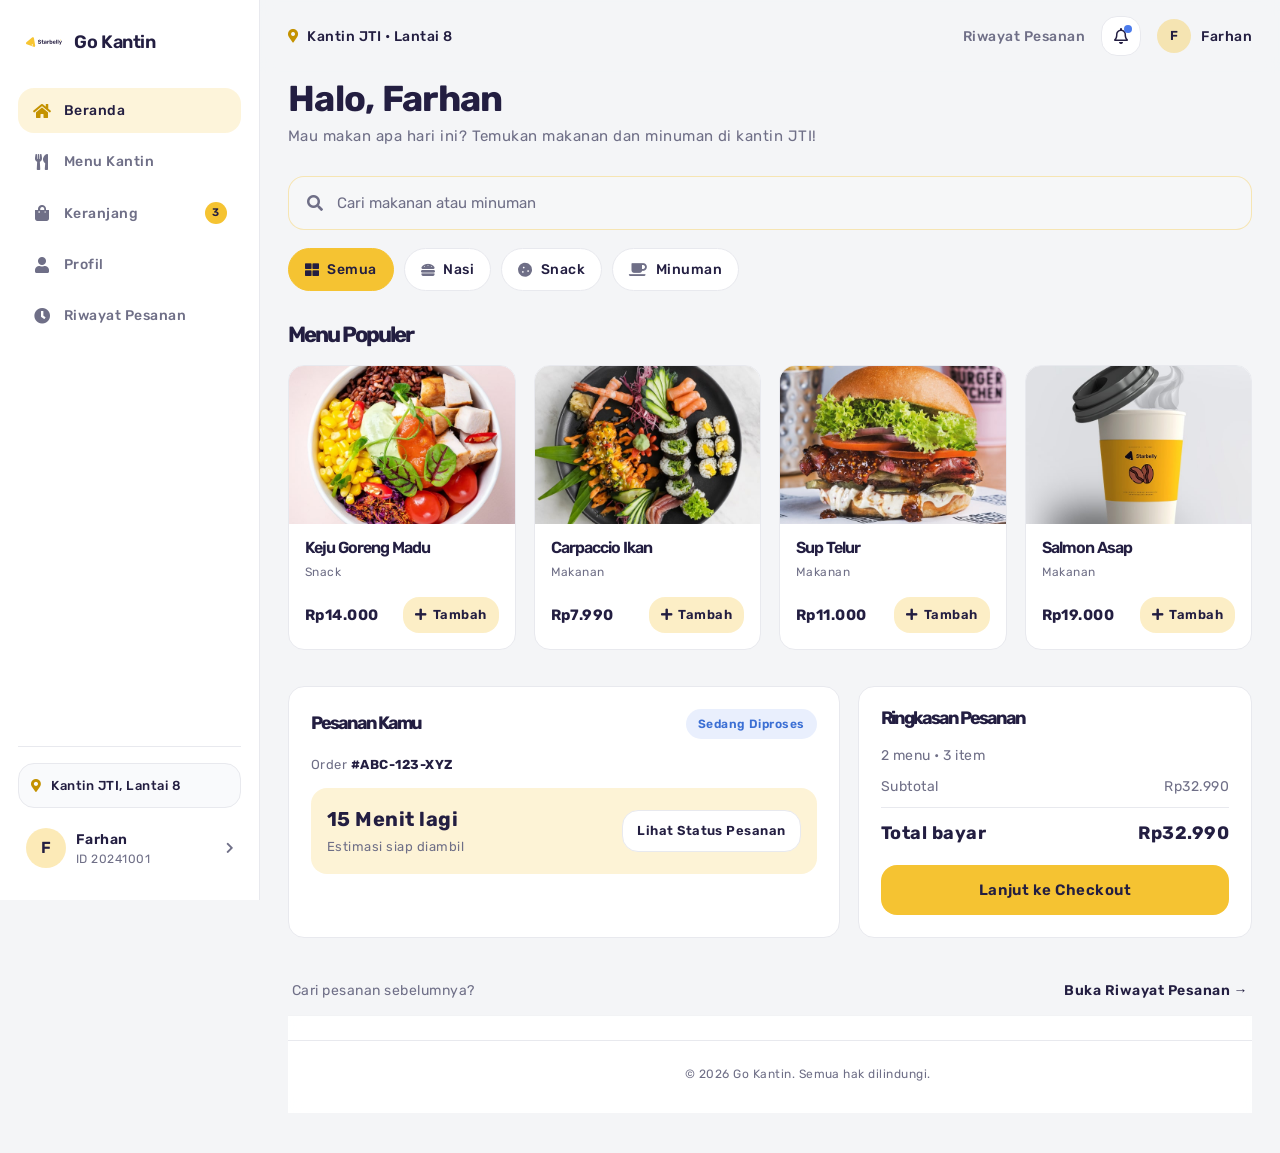
==== commit 0bfee276: "Remove unused Go Kantin CSS file across multiple HTML pages and update greeting text on the beranda " ====
--- a/user/beranda.html
+++ b/user/beranda.html
@@ -14,7 +14,6 @@
   <link href="../css/plugins/mapbox-style.css" rel="stylesheet">
   <link rel="stylesheet" href="../css/plugins/fancybox.min.css">
   <link rel="stylesheet" href="../css/style.css">
-  <link rel="stylesheet" href="../css/go-kantin.css">
   <title>Beranda — Go Kantin</title>
 </head>
 
@@ -79,7 +78,7 @@
       <div id="sb-dynamic-content" class="sb-transition-fade gk-content">
         <section class="gk-home-greeting">
           <h1>Halo, Farhan</h1>
-          <p>Mau makan apa hari ini? Temukan makanan dan minuman di kantin kamu.</p>
+          <p>Mau makan apa hari ini? Temukan makanan dan minuman di kantin JTI!</p>
         </section>
 
         <div class="gk-search">
--- a/css/style.css
+++ b/css/style.css
@@ -86,7 +86,7 @@
 font
 
 ***************************/
-@import url("https://fonts.googleapis.com/css2?family=Monoton&family=Rubik:ital,wght@0,300;0,400;0,500;0,600;0,700;0,800;0,900;1,300;1,400;1,500;1,600;1,700;1,800;1,900&display=swap");
+@import url("https://fonts.googleapis.com/css2?family=Rubik:ital,wght@0,300;0,400;0,500;0,600;0,700;0,800;0,900;1,300;1,400;1,500;1,600;1,700;1,800;1,900&display=swap");
 /***************************
 
 preloader
@@ -303,7 +303,7 @@
   display: block;
   color: #F5C332;
   font-size: 56px;
-  font-family: 'Monoton', cursive;
+  font-family: 'Rubik', sans-serif;
   margin-bottom: 10px; }
 
 /***************************
@@ -848,18 +848,17 @@
   .swiper-container {
     overflow: visible; } }
 ::-webkit-scrollbar {
-  width: 5px; }
+  width: 8px; }
 
 ::-webkit-scrollbar-track {
-  background: #F2F3F5; }
+  background: transparent; }
 
 ::-webkit-scrollbar-thumb {
-  background: #F5C332;
-  border-radius: 2px; }
+  background: #D0D1D6;
+  border-radius: 8px; }
 
 ::-webkit-scrollbar-thumb:hover {
-  -webkit-filter: brightness(110%);
-  filter: brightness(110%); }
+  background: #B8B9C0; }
 
 .sb-about-text,
 .sb-blog-list,
@@ -1553,7 +1552,7 @@
   .sb-features-item .sb-number {
     min-width: 62px;
     margin-right: 30px;
-    font-family: 'Monoton', cursive;
+    font-family: 'Rubik', sans-serif;
     color: #F5C332;
     font-size: 42px;
     line-height: 36px; }
@@ -3311,7 +3310,7 @@
       border: dotted 3px #F2F3F5; }
       .sb-illustration-2 .sb-experience .sb-exp-content .sb-h1 {
         font-weight: 500;
-        font-family: 'Monoton', cursive; }
+        font-family: 'Rubik', sans-serif; }
 
 @media (max-width: 1200px) {
   .sb-illustration-2 .sb-experience {
@@ -3848,4 +3847,1033 @@
   box-shadow: 0 3px 6px 0 rgba(0, 0, 0, 0.09);
   animation: anima1 3s 3s infinite ease-in-out; }
 
-/*# sourceMappingURL=style.css.map */
+/* ===== Go Kantin ===== */
+
+/* Unified typeface */
+html,
+body,
+.gk-app,
+.gk-app input,
+.gk-app textarea,
+.gk-app button,
+.gk-app select {
+  font-family: 'Rubik', sans-serif;
+}
+
+.gk-app h1,
+.gk-app h2,
+.gk-app h3,
+.gk-app h4,
+.gk-app h5,
+.gk-app h6,
+.gk-app .sb-h1,
+.gk-app .sb-h2,
+.gk-app .sb-cate-title,
+.gk-app .sb-card-title,
+.gk-app .sb-number,
+.gk-app .sb-404 {
+  font-family: 'Rubik', sans-serif;
+}
+
+/***************************
+  Go Kantin — shell + overrides (merged into style.css)
+***************************/
+
+:root {
+  --gk-sidebar-w: 260px;
+  --gk-accent: #F5C332;
+  --gk-text: #231E41;
+  --gk-muted: #6F6F87;
+  --gk-bg: #F4F5F7;
+  --gk-surface: #FFFFFF;
+  --gk-border: #E8E9EE;
+  --gk-radius: 16px;
+}
+
+/* ---------- App shell ---------- */
+.gk-app {
+  display: block;
+  min-height: 100vh;
+  background: var(--gk-bg);
+  overflow-x: hidden;
+}
+
+.gk-app.sb-app {
+  overflow-x: hidden;
+  overflow-y: visible;
+}
+
+.gk-app > .sb-click-effect,
+.gk-app > .sb-load {
+  position: absolute;
+  width: 0;
+  height: 0;
+  overflow: hidden;
+  pointer-events: none;
+}
+
+.gk-sidebar {
+  position: fixed;
+  top: 0;
+  left: 0;
+  z-index: 1100;
+  width: var(--gk-sidebar-w);
+  height: 100vh;
+  background: var(--gk-surface);
+  border-right: 1px solid var(--gk-border);
+  display: flex;
+  flex-direction: column;
+  padding: 24px 18px;
+  transition: transform 0.25s ease;
+}
+
+.gk-sidebar-brand {
+  display: flex;
+  align-items: center;
+  gap: 12px;
+  padding: 0 8px 28px;
+  text-decoration: none;
+  color: var(--gk-text);
+  font-weight: 600;
+  font-size: 18px;
+}
+
+.gk-sidebar-brand img {
+  width: 36px;
+  height: 36px;
+  object-fit: contain;
+}
+
+.gk-sidebar-brand span {
+  letter-spacing: -0.02em;
+}
+
+.gk-sidebar-nav {
+  list-style: none;
+  margin: 0;
+  padding: 0;
+  flex: 1;
+  overflow-y: auto;
+}
+
+.gk-sidebar-nav li {
+  margin-bottom: 6px;
+}
+
+.gk-sidebar-nav a {
+  display: flex;
+  align-items: center;
+  gap: 12px;
+  padding: 12px 14px;
+  border-radius: var(--gk-radius);
+  color: var(--gk-muted);
+  font-weight: 500;
+  font-size: 14px;
+  text-decoration: none;
+  transition: 0.2s ease;
+  position: relative;
+}
+
+.gk-sidebar-nav a i {
+  width: 20px;
+  text-align: center;
+  font-size: 16px;
+}
+
+.gk-sidebar-nav a:hover {
+  background: #F9FAFC;
+  color: var(--gk-text);
+}
+
+.gk-sidebar-nav a.gk-active {
+  background: rgba(245, 195, 50, 0.18);
+  color: var(--gk-text);
+}
+
+.gk-sidebar-nav a.gk-active i {
+  color: #c49200;
+}
+
+.gk-nav-badge {
+  margin-left: auto;
+  min-width: 22px;
+  height: 22px;
+  padding: 0 6px;
+  border-radius: 999px;
+  background: var(--gk-accent);
+  color: var(--gk-text);
+  font-size: 11px;
+  font-weight: 600;
+  display: inline-flex;
+  align-items: center;
+  justify-content: center;
+}
+
+.gk-sidebar-footer {
+  margin-top: auto;
+  padding-top: 16px;
+  border-top: 1px solid var(--gk-border);
+  display: flex;
+  flex-direction: column;
+  gap: 12px;
+}
+
+.gk-loc-card {
+  display: flex;
+  align-items: center;
+  gap: 10px;
+  padding: 12px;
+  border-radius: var(--gk-radius);
+  background: #F9FAFC;
+  border: 1px solid var(--gk-border);
+  font-size: 13px;
+  color: var(--gk-text);
+  font-weight: 500;
+}
+
+.gk-loc-card i {
+  color: #c49200;
+}
+
+.gk-user-chip {
+  display: flex;
+  align-items: center;
+  gap: 10px;
+  padding: 8px;
+  border-radius: var(--gk-radius);
+  text-decoration: none;
+  color: var(--gk-text);
+}
+
+.gk-user-avatar {
+  width: 40px;
+  height: 40px;
+  border-radius: 50%;
+  background: rgba(245, 195, 50, 0.35);
+  display: flex;
+  align-items: center;
+  justify-content: center;
+  font-weight: 600;
+  color: var(--gk-text);
+  flex-shrink: 0;
+}
+
+.gk-user-meta {
+  flex: 1;
+  min-width: 0;
+}
+
+.gk-user-meta strong {
+  display: block;
+  font-size: 14px;
+  font-weight: 600;
+}
+
+.gk-user-meta span {
+  display: block;
+  font-size: 12px;
+  color: var(--gk-muted);
+}
+
+.gk-sidebar-backdrop {
+  display: none;
+  position: fixed;
+  inset: 0;
+  background: rgba(35, 30, 65, 0.4);
+  z-index: 1090;
+}
+
+.gk-main {
+  flex: 1;
+  margin-left: var(--gk-sidebar-w);
+  min-width: 0;
+  display: flex;
+  flex-direction: column;
+  min-height: 100vh;
+}
+
+.gk-topbar {
+  position: sticky;
+  top: 0;
+  z-index: 100;
+  display: flex;
+  align-items: center;
+  justify-content: space-between;
+  gap: 16px;
+  padding: 16px 28px;
+  background: rgba(244, 245, 247, 0.92);
+  backdrop-filter: blur(8px);
+  border-bottom: 1px solid transparent;
+}
+
+.gk-topbar-left,
+.gk-topbar-right {
+  display: flex;
+  align-items: center;
+  gap: 16px;
+}
+
+.gk-menu-toggle {
+  display: none;
+  width: 40px;
+  height: 40px;
+  border: 1px solid var(--gk-border);
+  border-radius: var(--gk-radius);
+  background: var(--gk-surface);
+  color: var(--gk-text);
+  align-items: center;
+  justify-content: center;
+  cursor: pointer;
+  padding: 0;
+}
+
+.gk-topbar-loc {
+  display: flex;
+  align-items: center;
+  gap: 8px;
+  font-size: 14px;
+  font-weight: 500;
+  color: var(--gk-text);
+}
+
+.gk-topbar-loc i {
+  color: #c49200;
+}
+
+.gk-topbar-link {
+  font-size: 14px;
+  font-weight: 500;
+  color: var(--gk-muted);
+  text-decoration: none;
+}
+
+.gk-topbar-link:hover {
+  color: var(--gk-text);
+}
+
+.gk-topbar-icon {
+  position: relative;
+  width: 40px;
+  height: 40px;
+  border-radius: var(--gk-radius);
+  border: 1px solid var(--gk-border);
+  background: var(--gk-surface);
+  display: inline-flex;
+  align-items: center;
+  justify-content: center;
+  color: var(--gk-text);
+  text-decoration: none;
+}
+
+.gk-topbar-icon .gk-dot {
+  position: absolute;
+  top: 8px;
+  right: 8px;
+  width: 8px;
+  height: 8px;
+  border-radius: 50%;
+  background: #4B7BEC;
+}
+
+.gk-topbar-user {
+  display: flex;
+  align-items: center;
+  gap: 10px;
+  text-decoration: none;
+  color: var(--gk-text);
+  font-weight: 500;
+  font-size: 14px;
+}
+
+.gk-topbar-user .gk-user-avatar {
+  width: 34px;
+  height: 34px;
+  font-size: 13px;
+}
+
+.gk-content {
+  flex: 1 0 auto;
+  display: flex;
+  flex-direction: column;
+  padding: 8px 28px 40px;
+}
+
+.gk-content > footer {
+  margin-top: auto;
+}
+
+/* Reduce Starbelly banner offset under new header */
+.gk-app .sb-banner.sb-banner-xs .sb-main-title-frame,
+.gk-app .sb-banner .sb-main-title-frame {
+  padding: 40px 0 40px !important;
+}
+
+.gk-app .sb-banner.sb-banner-color {
+  border-left: none;
+  border-right: none;
+  border-radius: var(--gk-radius);
+  margin-bottom: 10px;
+}
+
+.gk-app .sb-footer-frame {
+  border-top: 1px solid var(--gk-border);
+  margin-top: 24px;
+  padding-top: 24px;
+}
+
+@media (max-width: 992px) {
+  .gk-sidebar {
+    transform: translateX(-105%);
+  }
+
+  .gk-app.gk-sidebar-open .gk-sidebar {
+    transform: translateX(0);
+  }
+
+  .gk-app.gk-sidebar-open .gk-sidebar-backdrop {
+    display: block;
+  }
+
+  .gk-main {
+    margin-left: 0;
+  }
+
+  .gk-menu-toggle {
+    display: inline-flex;
+  }
+
+  .gk-topbar {
+    padding: 12px 16px;
+  }
+
+  .gk-content {
+    padding: 8px 16px 32px;
+  }
+
+  .gk-topbar-link {
+    display: none;
+  }
+}
+
+/* ---------- Beranda page ---------- */
+.gk-home-greeting h1 {
+  font-size: 36px;
+  font-weight: 700;
+  color: var(--gk-text);
+  margin: 0 0 8px;
+  letter-spacing: -0.02em;
+}
+
+.gk-home-greeting p {
+  margin: 0;
+  color: var(--gk-muted);
+  font-size: 15px;
+}
+
+.gk-search {
+  margin: 28px 0 18px;
+  display: flex;
+  align-items: center;
+  gap: 12px;
+  padding: 14px 18px;
+  background: rgba(255, 255, 255, 0.22);
+  border: 1px solid rgba(245, 195, 50, 0.35);
+  border-radius: var(--gk-radius);
+}
+.gk-search:hover {
+  border: 1px solid rgba(245, 195, 50, 0.35);
+}
+
+.gk-search i {
+  color: var(--gk-muted);
+}
+
+.gk-search input {
+  border: none;
+  background: transparent;
+  outline: none;
+  width: 100%;
+  font-size: 15px;
+  color: var(--gk-text);
+  font-family: inherit;
+}
+
+.gk-search input::placeholder {
+  color: var(--gk-muted);
+}
+
+.gk-chips {
+  display: flex;
+  flex-wrap: wrap;
+  gap: 10px;
+  margin-bottom: 32px;
+}
+
+.gk-chip {
+  display: inline-flex;
+  align-items: center;
+  gap: 8px;
+  padding: 10px 16px;
+  border-radius: 999px;
+  border: 1px solid var(--gk-border);
+  background: var(--gk-surface);
+  color: var(--gk-text);
+  font-size: 14px;
+  font-weight: 500;
+  text-decoration: none;
+  cursor: pointer;
+}
+
+.gk-chip i {
+  color: var(--gk-muted);
+}
+
+.gk-chip.gk-active {
+  background: var(--gk-accent);
+  border-color: var(--gk-accent);
+  color: var(--gk-text);
+}
+
+.gk-chip.gk-active i {
+  color: var(--gk-text);
+}
+
+.gk-section-title {
+  font-size: 22px;
+  font-weight: 700;
+  color: var(--gk-text);
+  margin: 0 0 18px;
+}
+
+.gk-product-grid {
+  display: grid;
+  grid-template-columns: repeat(4, 1fr);
+  gap: 18px;
+  margin-bottom: 36px;
+}
+
+.gk-product-card {
+  background: var(--gk-surface);
+  border: 1px solid var(--gk-border);
+  border-radius: var(--gk-radius);
+  overflow: hidden;
+  display: flex;
+  flex-direction: column;
+  text-decoration: none;
+  color: var(--gk-text);
+  transition: box-shadow 0.2s ease, transform 0.2s ease;
+  height: 100%;
+  width: 100%;
+}
+
+/* Masonry / swiper: use same card as beranda */
+.sb-masonry-grid .gk-product-card {
+  margin-bottom: 0;
+}
+
+.sb-masonry-grid .sb-grid-item {
+  margin-bottom: 18px;
+}
+
+.swiper-slide .gk-product-card {
+  height: auto;
+}
+
+.gk-product-card:hover {
+  box-shadow: 0 8px 24px rgba(35, 30, 65, 0.08);
+  transform: translateY(-2px);
+}
+
+.gk-product-card .gk-thumb {
+  position: relative;
+  width: 100%;
+  padding-bottom: 70%;
+  background: #F9FAFC;
+}
+
+.gk-product-card .gk-thumb img {
+  position: absolute;
+  inset: 0;
+  width: 100%;
+  height: 100%;
+  object-fit: cover;
+}
+
+.gk-product-card .gk-body {
+  padding: 14px 16px 16px;
+  display: flex;
+  flex-direction: column;
+  gap: 6px;
+  flex: 1;
+}
+
+.gk-product-card h3 {
+  margin: 0;
+  font-size: 16px;
+  font-weight: 600;
+}
+
+.gk-product-card .gk-cat {
+  font-size: 12px;
+  color: var(--gk-muted);
+}
+
+.gk-product-card .gk-row {
+  margin-top: auto;
+  padding-top: 10px;
+  display: flex;
+  align-items: center;
+  justify-content: space-between;
+  gap: 8px;
+}
+
+.gk-product-card .gk-price {
+  font-weight: 700;
+  font-size: 15px;
+}
+
+.gk-add-btn {
+  display: inline-flex;
+  align-items: center;
+  gap: 6px;
+  padding: 8px 12px;
+  border-radius: var(--gk-radius);
+  background: rgba(245, 195, 50, 0.28);
+  color: var(--gk-text);
+  font-size: 13px;
+  font-weight: 600;
+  border: none;
+  cursor: pointer;
+  text-decoration: none;
+  white-space: nowrap;
+}
+
+.gk-add-btn:hover {
+  background: var(--gk-accent);
+}
+
+.gk-home-bottom {
+  display: grid;
+  grid-template-columns: 1.4fr 1fr;
+  gap: 18px;
+  margin-bottom: 28px;
+}
+
+.gk-panel {
+  background: var(--gk-surface);
+  border: 1px solid var(--gk-border);
+  border-radius: var(--gk-radius);
+  padding: 22px;
+}
+
+.gk-panel-head {
+  display: flex;
+  align-items: center;
+  justify-content: space-between;
+  gap: 12px;
+  margin-bottom: 16px;
+}
+
+.gk-panel-head h2 {
+  margin: 0;
+  font-size: 18px;
+  font-weight: 700;
+}
+
+.gk-status {
+  display: inline-flex;
+  align-items: center;
+  padding: 6px 12px;
+  border-radius: 999px;
+  background: rgba(75, 123, 236, 0.12);
+  color: #3b6fd4;
+  font-size: 12px;
+  font-weight: 600;
+}
+
+.gk-order-meta {
+  font-size: 13px;
+  color: var(--gk-muted);
+  margin-bottom: 14px;
+}
+
+.gk-eta {
+  background: rgba(245, 195, 50, 0.2);
+  border-radius: var(--gk-radius);
+  padding: 16px;
+  display: flex;
+  align-items: center;
+  justify-content: space-between;
+  gap: 12px;
+  flex-wrap: wrap;
+}
+
+.gk-eta strong {
+  display: block;
+  font-size: 20px;
+  color: var(--gk-text);
+}
+
+.gk-eta span {
+  font-size: 13px;
+  color: var(--gk-muted);
+}
+
+.gk-summary-line {
+  display: flex;
+  justify-content: space-between;
+  gap: 12px;
+  font-size: 14px;
+  color: var(--gk-muted);
+  margin-bottom: 10px;
+}
+
+.gk-summary-total {
+  display: flex;
+  justify-content: space-between;
+  gap: 12px;
+  font-size: 18px;
+  font-weight: 700;
+  color: var(--gk-text);
+  padding-top: 12px;
+  margin-top: 8px;
+  border-top: 1px solid var(--gk-border);
+  margin-bottom: 18px;
+}
+
+.gk-btn-primary {
+  display: flex;
+  align-items: center;
+  justify-content: center;
+  width: 100%;
+  padding: 14px 18px;
+  border-radius: var(--gk-radius);
+  background: var(--gk-accent);
+  color: var(--gk-text);
+  font-weight: 600;
+  font-size: 15px;
+  text-decoration: none;
+  border: none;
+  cursor: pointer;
+}
+
+.gk-btn-primary:hover {
+  filter: brightness(1.03);
+}
+
+.gk-btn-ghost {
+  display: inline-flex;
+  align-items: center;
+  justify-content: center;
+  padding: 10px 14px;
+  border-radius: var(--gk-radius);
+  background: var(--gk-surface);
+  border: 1px solid var(--gk-border);
+  color: var(--gk-text);
+  font-weight: 600;
+  font-size: 13px;
+  text-decoration: none;
+}
+
+.gk-history-bar {
+  display: flex;
+  align-items: center;
+  justify-content: space-between;
+  gap: 12px;
+  flex-wrap: wrap;
+  padding: 14px 4px;
+  color: var(--gk-muted);
+  font-size: 14px;
+}
+
+.gk-history-bar a {
+  color: var(--gk-text);
+  font-weight: 600;
+  text-decoration: none;
+}
+
+@media (max-width: 1200px) {
+  .gk-product-grid {
+    grid-template-columns: repeat(2, 1fr);
+  }
+}
+
+@media (max-width: 992px) {
+  .gk-home-bottom {
+    grid-template-columns: 1fr;
+  }
+
+  .gk-home-greeting h1 {
+    font-size: 28px;
+  }
+}
+
+@media (max-width: 576px) {
+  .gk-product-grid {
+    grid-template-columns: repeat(2, 1fr);
+    gap: 12px;
+  }
+
+  .gk-product-card .gk-body {
+    padding: 12px;
+  }
+
+  .gk-product-card h3 {
+    font-size: 14px;
+  }
+
+  .gk-add-btn span {
+    display: none;
+  }
+}
+
+
+/* ---------- Overscroll / decorative bg ---------- */
+.gk-app .sb-bg-1,
+.gk-app .sb-bg-2 {
+  display: none !important;
+}
+
+.gk-app .sb-menu-section {
+  position: relative;
+  overflow: visible;
+}
+
+/* ---------- Uniform radius for theme components under shell ---------- */
+.gk-app .sb-filter .sb-filter-link {
+  border-radius: var(--gk-radius);
+}
+
+.gk-app .sb-categorie-card,
+.gk-app .sb-categorie-card .sb-card-body,
+.gk-app .sb-checkout-form,
+.gk-app .sb-co-cart-frame,
+.gk-app .sb-cart-item,
+.gk-app .sb-promo-frame,
+.gk-app .sb-btn {
+  border-radius: var(--gk-radius);
+}
+
+/* ---------- Cart ---------- */
+@media (max-width: 992px) {
+  .sb-cart-table .sb-cart-item {
+    padding-right: 36px;
+  }
+
+  .sb-cart-table .sb-cart-item .sb-product {
+    width: 100%;
+  }
+
+  .sb-cart-table .sb-cart-item .sb-prod-description {
+    min-width: 0;
+  }
+
+  .sb-cart-table .sb-cart-item .sb-prod-description h4,
+  .sb-cart-table .sb-cart-item .sb-prod-description .media-heading {
+    word-break: break-word;
+  }
+
+  .sb-cart-table .sb-cart-item .sb-price-1,
+  .sb-cart-table .sb-cart-item .sb-price-2 {
+    word-break: break-word;
+    white-space: normal;
+  }
+
+  .sb-cart-total .sb-sum .row > [class*="col-"],
+  .sb-cart-total .sb-realy-sum .row > [class*="col-"] {
+    min-width: 0;
+  }
+}
+
+@media (max-width: 768px) {
+  /* Keep both cart CTAs; stack full-width instead of hiding "Lanjut belanja" */
+  .sb-cart-btns-frame {
+    flex-direction: column;
+    align-items: stretch;
+    gap: 12px;
+  }
+
+  .sb-cart-btns-frame .sb-btn-gray {
+    display: flex !important;
+  }
+
+  .sb-cart-btns-frame .sb-btn {
+    width: 100%;
+    justify-content: center;
+    margin: 0 !important;
+  }
+}
+
+/* ---------- Checkout ---------- */
+@media (max-width: 992px) {
+  .sb-checkout-form {
+    margin-bottom: 40px;
+  }
+
+  .sb-checkout-form .sb-btn[type="submit"] {
+    width: 100%;
+    justify-content: center;
+  }
+
+  /* Disable sticky summary on tablet/phone */
+  .sb-sticky,
+  .sb-pad-type-2.sb-sticky {
+    position: static !important;
+    top: auto !important;
+  }
+
+  .sb-co-cart-frame .sb-cart-item .sb-product {
+    align-items: flex-start;
+  }
+
+  .sb-co-cart-frame .sb-cart-item .sb-price-2 {
+    text-align: right;
+  }
+}
+
+@media (max-width: 576px) {
+  .sb-checkout-form {
+    padding: 20px;
+  }
+
+  .sb-co-cart-frame .sb-cart-item .sb-product .sb-cover-frame {
+    width: 50px;
+    min-width: 50px;
+    padding-bottom: 50px;
+  }
+
+  .sb-co-cart-frame .sb-cart-item .sb-prod-description {
+    padding-left: 10px;
+    width: calc(100% - 50px);
+    min-width: 0;
+  }
+
+  .sb-co-cart-frame .sb-cart-item .sb-prod-description h4 {
+    font-size: 14px;
+    word-break: break-word;
+  }
+}
+
+/* ---------- Detail product ---------- */
+@media (max-width: 768px) {
+  .sb-product-description .sb-price-frame {
+    padding-left: 20px;
+    flex-wrap: wrap;
+  }
+
+  .sb-product-description .sb-buttons-frame {
+    flex-wrap: wrap;
+    gap: 12px;
+  }
+
+  .sb-product-description .sb-buttons-frame .sb-input-number-frame {
+    margin-right: 0;
+    margin-bottom: 0;
+  }
+}
+
+@media (max-width: 576px) {
+  .sb-product-description .sb-price-frame {
+    flex-direction: column;
+    align-items: stretch;
+    padding-left: 0;
+  }
+
+  .sb-product-description .sb-price-frame h3 {
+    padding: 15px 20px 0;
+  }
+
+  .sb-product-description .sb-price-frame .sb-price {
+    width: 100%;
+    height: 56px;
+    font-size: 26px;
+  }
+
+  .sb-product-description .sb-buttons-frame {
+    flex-direction: column;
+    align-items: stretch;
+  }
+
+  .sb-product-description .sb-buttons-frame .sb-input-number-frame {
+    width: 100%;
+    justify-content: center;
+  }
+
+  .sb-product-description .sb-buttons-frame .sb-btn {
+    width: 100%;
+    justify-content: center;
+  }
+}
+
+/* ---------- Filter chips (menu / product tabs) ---------- */
+@media (max-width: 768px) {
+  .sb-filter {
+    display: flex;
+    flex-wrap: nowrap;
+    overflow-x: auto;
+    -webkit-overflow-scrolling: touch;
+    gap: 8px;
+    margin-bottom: 40px;
+    padding-bottom: 4px;
+    scrollbar-width: thin;
+  }
+
+  .sb-filter .sb-filter-link {
+    display: inline-block;
+    flex: 0 0 auto;
+    margin-right: 0;
+    white-space: nowrap;
+  }
+}
+
+/* ---------- Katalog ---------- */
+@media (max-width: 768px) {
+  .sb-group-title .sb-right {
+    flex-wrap: wrap;
+    gap: 12px;
+  }
+
+  .sb-group-title .sb-right .sb-btn {
+    flex: 1 1 auto;
+    justify-content: center;
+  }
+}
+
+@media (max-width: 576px) {
+  .sb-categorie-card .sb-card-body {
+    flex-direction: column;
+    text-align: center;
+  }
+
+  .sb-categorie-card .sb-card-body .sb-category-icon {
+    margin-right: 0;
+    margin-bottom: 15px;
+  }
+}
+
+/* ---------- Menu promo: stack earlier than theme's 580px ---------- */
+@media (max-width: 992px) {
+  .sb-promo-content {
+    flex-direction: column;
+    padding-top: 15px;
+  }
+
+  .sb-promo-content .sb-text-frame {
+    width: 100%;
+    text-align: center;
+  }
+
+  .sb-promo-content .sb-text-frame .sb-h1 {
+    margin-bottom: 15px;
+  }
+
+  .sb-promo-content .sb-image-frame {
+    width: 100%;
+    padding-bottom: 30px;
+  }
+
+  .sb-promo-frame {
+    padding: 30px 0;
+  }
+}
+
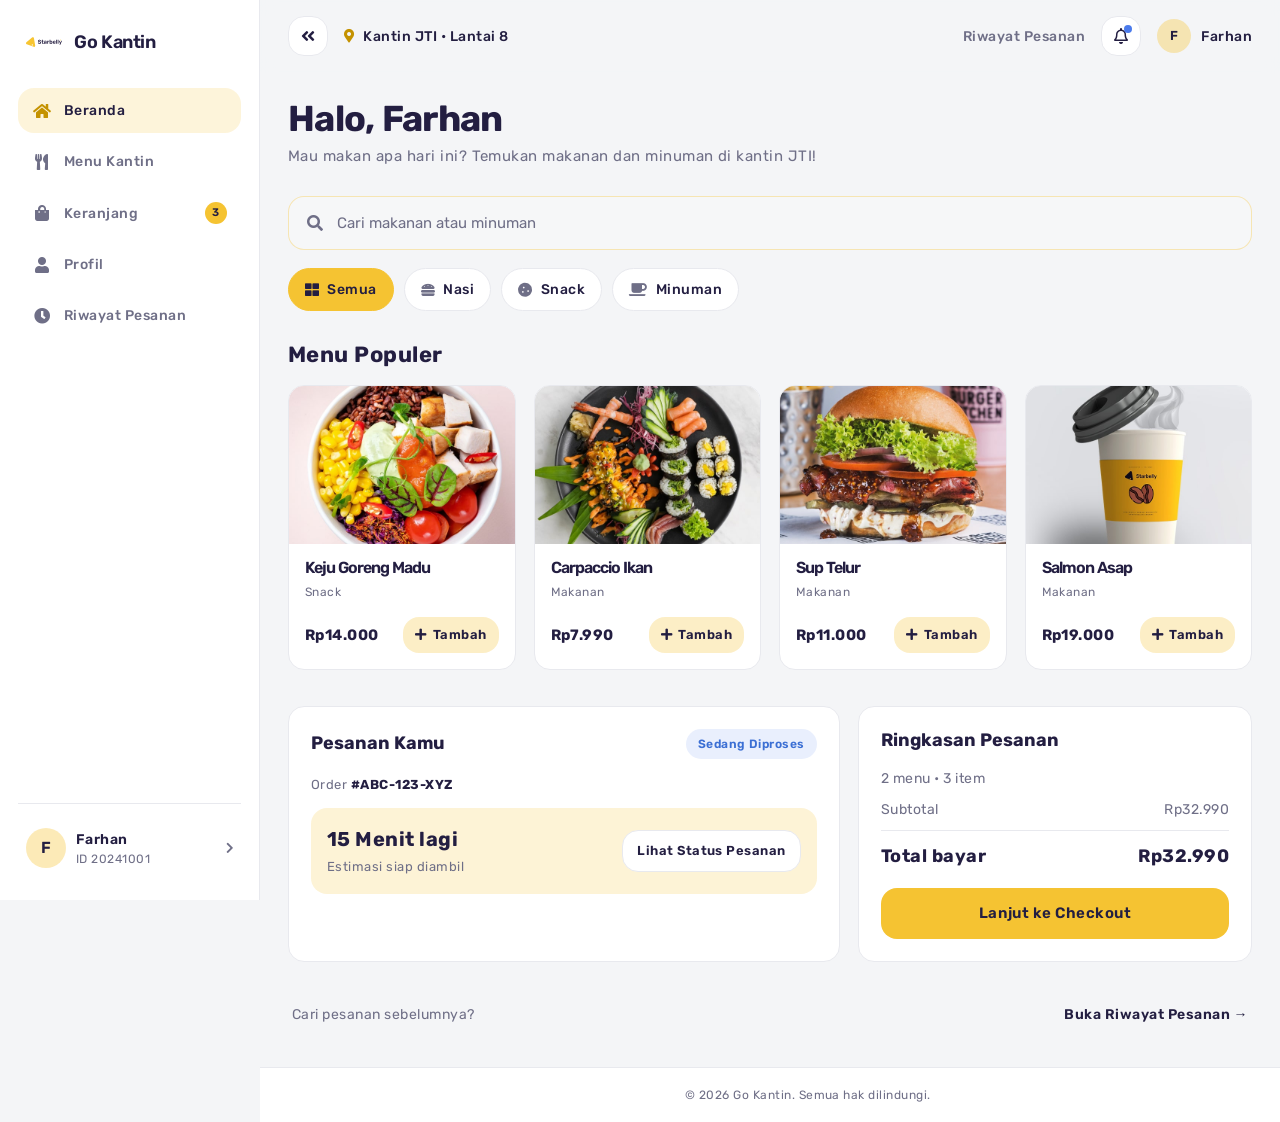
==== commit 9cc838be: "Refactor footer structure in multiple HTML files for Go Kantin: remove redundant location card and s" ====
--- a/user/beranda.html
+++ b/user/beranda.html
@@ -35,10 +35,6 @@
         <li><a href="#"><i class="fas fa-clock"></i><span>Riwayat Pesanan</span></a></li>
       </ul>
       <div class="gk-sidebar-footer">
-        <div class="gk-loc-card">
-          <i class="fas fa-map-marker-alt"></i>
-          <span>Kantin JTI, Lantai 8</span>
-        </div>
         <a href="#" class="gk-user-chip">
           <div class="gk-user-avatar">F</div>
           <div class="gk-user-meta">
@@ -181,14 +177,14 @@
           <span>Cari pesanan sebelumnya?</span>
           <a href="#">Buka Riwayat Pesanan →</a>
         </div>
-
-        <footer>
-          <div class="sb-footer-frame justify-content-center">
-            <div class="sb-copy">&copy; 2026 Go Kantin. Semua hak dilindungi.</div>
-          </div>
-        </footer>
       </div>
       <!-- dynamic content end -->
+
+      <footer class="gk-footer">
+        <div class="sb-footer-frame justify-content-center">
+          <div class="sb-copy">&copy; 2026 Go Kantin. Semua hak dilindungi.</div>
+        </div>
+      </footer>
 
     </div>
     <!-- gk-main end -->
--- a/css/style.css
+++ b/css/style.css
@@ -227,8 +227,7 @@
 .sb-h2,
 h2 {
   line-height: 110%;
-  font-size: 40px;
-  letter-spacing: -2px; }
+  font-size: 40px;}
   .sb-h2 span,
   h2 span {
     background-color: #F9FAFC; }
@@ -3881,6 +3880,9 @@
 
 :root {
   --gk-sidebar-w: 260px;
+  --gk-sidebar-w-collapsed: 80px;
+  --gk-content-pad-y: 28px;
+  --gk-content-pad-x: 28px;
   --gk-accent: #F5C332;
   --gk-text: #231E41;
   --gk-muted: #6F6F87;
@@ -3924,7 +3926,8 @@
   display: flex;
   flex-direction: column;
   padding: 24px 18px;
-  transition: transform 0.25s ease;
+  transition: transform 0.25s ease, width 0.25s ease, padding 0.25s ease;
+  overflow: hidden;
 }
 
 .gk-sidebar-brand {
@@ -4090,6 +4093,7 @@
   display: flex;
   flex-direction: column;
   min-height: 100vh;
+  transition: margin-left 0.25s ease;
 }
 
 .gk-topbar {
@@ -4100,7 +4104,7 @@
   align-items: center;
   justify-content: space-between;
   gap: 16px;
-  padding: 16px 28px;
+  padding: 16px var(--gk-content-pad-x);
   background: rgba(244, 245, 247, 0.92);
   backdrop-filter: blur(8px);
   border-bottom: 1px solid transparent;
@@ -4114,7 +4118,7 @@
 }
 
 .gk-menu-toggle {
-  display: none;
+  display: inline-flex;
   width: 40px;
   height: 40px;
   border: 1px solid var(--gk-border);
@@ -4125,6 +4129,7 @@
   justify-content: center;
   cursor: pointer;
   padding: 0;
+  flex-shrink: 0;
 }
 
 .gk-topbar-loc {
@@ -4195,35 +4200,179 @@
   flex: 1 0 auto;
   display: flex;
   flex-direction: column;
-  padding: 8px 28px 40px;
-}
-
-.gk-content > footer {
-  margin-top: auto;
+  padding: var(--gk-content-pad-y) var(--gk-content-pad-x);
+}
+
+/* Consistent section spacing inside main (all pages) */
+.gk-app .gk-content > section:first-child,
+.gk-app .gk-content > .gk-home-greeting:first-child {
+  margin-top: 0;
+}
+
+.gk-app .sb-p-90-90,
+.gk-app .sb-p-90-60,
+.gk-app .sb-p-90-0,
+.gk-app .sb-p-0-90,
+.gk-app .sb-p-60-60,
+.gk-app .sb-p-60-0,
+.gk-app .sb-p-0-60,
+.gk-app .sb-p-30-30,
+.gk-app .sb-p-30-0,
+.gk-app .sb-p-0-30 {
+  padding-top: 0 !important;
+  padding-bottom: 24px !important;
+}
+
+.gk-app .sb-menu-section {
+  padding-top: 0 !important;
+  padding-bottom: 0 !important;
 }
 
 /* Reduce Starbelly banner offset under new header */
 .gk-app .sb-banner.sb-banner-xs .sb-main-title-frame,
 .gk-app .sb-banner .sb-main-title-frame {
-  padding: 40px 0 40px !important;
+  padding: 0 0 16px !important;
 }
 
 .gk-app .sb-banner.sb-banner-color {
   border-left: none;
   border-right: none;
   border-radius: var(--gk-radius);
-  margin-bottom: 10px;
-}
-
-.gk-app .sb-footer-frame {
+  margin-bottom: 16px;
+  padding: 20px var(--gk-content-pad-x);
+}
+
+.gk-app .sb-banner .container {
+  padding-left: 0;
+  padding-right: 0;
+  max-width: none;
+}
+
+/* Full-width footer under main column */
+.gk-footer {
+  margin-top: auto;
+  width: 100%;
+  background: var(--gk-surface);
   border-top: 1px solid var(--gk-border);
-  margin-top: 24px;
-  padding-top: 24px;
+  padding: 18px var(--gk-content-pad-x);
+}
+
+.gk-footer .container {
+  max-width: none;
+  width: 100%;
+  padding: 0;
+  margin: 0;
+}
+
+.gk-app .gk-footer .sb-footer-frame {
+  border-top: none;
+  margin-top: 0;
+  padding-top: 0;
+  padding-bottom: 0;
+}
+
+.gk-app .gk-footer .sb-copy {
+  margin: 0;
+}
+
+/* Desktop collapsed sidebar (icons only) */
+.gk-app.gk-sidebar-collapsed {
+  --gk-sidebar-w: var(--gk-sidebar-w-collapsed);
+}
+
+.gk-app.gk-sidebar-collapsed .gk-sidebar {
+  padding: 20px 12px;
+  align-items: center;
+}
+
+.gk-app.gk-sidebar-collapsed .gk-sidebar-brand {
+  justify-content: center;
+  padding: 0 0 20px;
+  gap: 0;
+}
+
+.gk-app.gk-sidebar-collapsed .gk-sidebar-brand span,
+.gk-app.gk-sidebar-collapsed .gk-sidebar-nav a > span:not(.gk-nav-badge),
+.gk-app.gk-sidebar-collapsed .gk-loc-card span,
+.gk-app.gk-sidebar-collapsed .gk-user-meta,
+.gk-app.gk-sidebar-collapsed .gk-user-chip > .fa-chevron-right {
+  display: none;
+}
+
+.gk-app.gk-sidebar-collapsed .gk-sidebar-nav {
+  width: 100%;
+}
+
+.gk-app.gk-sidebar-collapsed .gk-sidebar-nav a {
+  justify-content: center;
+  padding: 12px 0;
+  gap: 0;
+}
+
+.gk-app.gk-sidebar-collapsed .gk-nav-badge {
+  position: absolute;
+  top: 4px;
+  right: 4px;
+  min-width: 18px;
+  height: 18px;
+  font-size: 10px;
+  margin-left: 0;
+}
+
+.gk-app.gk-sidebar-collapsed .gk-sidebar-footer {
+  width: 100%;
+  align-items: center;
+}
+
+.gk-app.gk-sidebar-collapsed .gk-loc-card {
+  justify-content: center;
+  padding: 10px;
+}
+
+.gk-app.gk-sidebar-collapsed .gk-user-chip {
+  justify-content: center;
+  padding: 6px;
+}
+
+.gk-panel-head h2 {
+  letter-spacing: 0;
+  line-height: 1.3;
 }
 
 @media (max-width: 992px) {
+  :root {
+    --gk-content-pad-y: 20px;
+    --gk-content-pad-x: 16px;
+  }
+
   .gk-sidebar {
     transform: translateX(-105%);
+    width: 260px;
+  }
+
+  .gk-app.gk-sidebar-collapsed .gk-sidebar {
+    width: 260px;
+    padding: 24px 18px;
+    align-items: stretch;
+  }
+
+  .gk-app.gk-sidebar-collapsed .gk-sidebar-brand span,
+  .gk-app.gk-sidebar-collapsed .gk-sidebar-nav a > span:not(.gk-nav-badge),
+  .gk-app.gk-sidebar-collapsed .gk-loc-card span,
+  .gk-app.gk-sidebar-collapsed .gk-user-meta,
+  .gk-app.gk-sidebar-collapsed .gk-user-chip > .fa-chevron-right {
+    display: initial;
+  }
+
+  .gk-app.gk-sidebar-collapsed .gk-sidebar-nav a {
+    justify-content: flex-start;
+    padding: 12px 14px;
+    gap: 12px;
+  }
+
+  .gk-app.gk-sidebar-collapsed .gk-nav-badge {
+    position: static;
+    margin-left: auto;
   }
 
   .gk-app.gk-sidebar-open .gk-sidebar {
@@ -4238,16 +4387,8 @@
     margin-left: 0;
   }
 
-  .gk-menu-toggle {
-    display: inline-flex;
-  }
-
   .gk-topbar {
-    padding: 12px 16px;
-  }
-
-  .gk-content {
-    padding: 8px 16px 32px;
+    padding: 12px var(--gk-content-pad-x);
   }
 
   .gk-topbar-link {
@@ -4478,6 +4619,8 @@
   margin: 0;
   font-size: 18px;
   font-weight: 700;
+  letter-spacing: 0;
+  line-height: 1.3;
 }
 
 .gk-status {
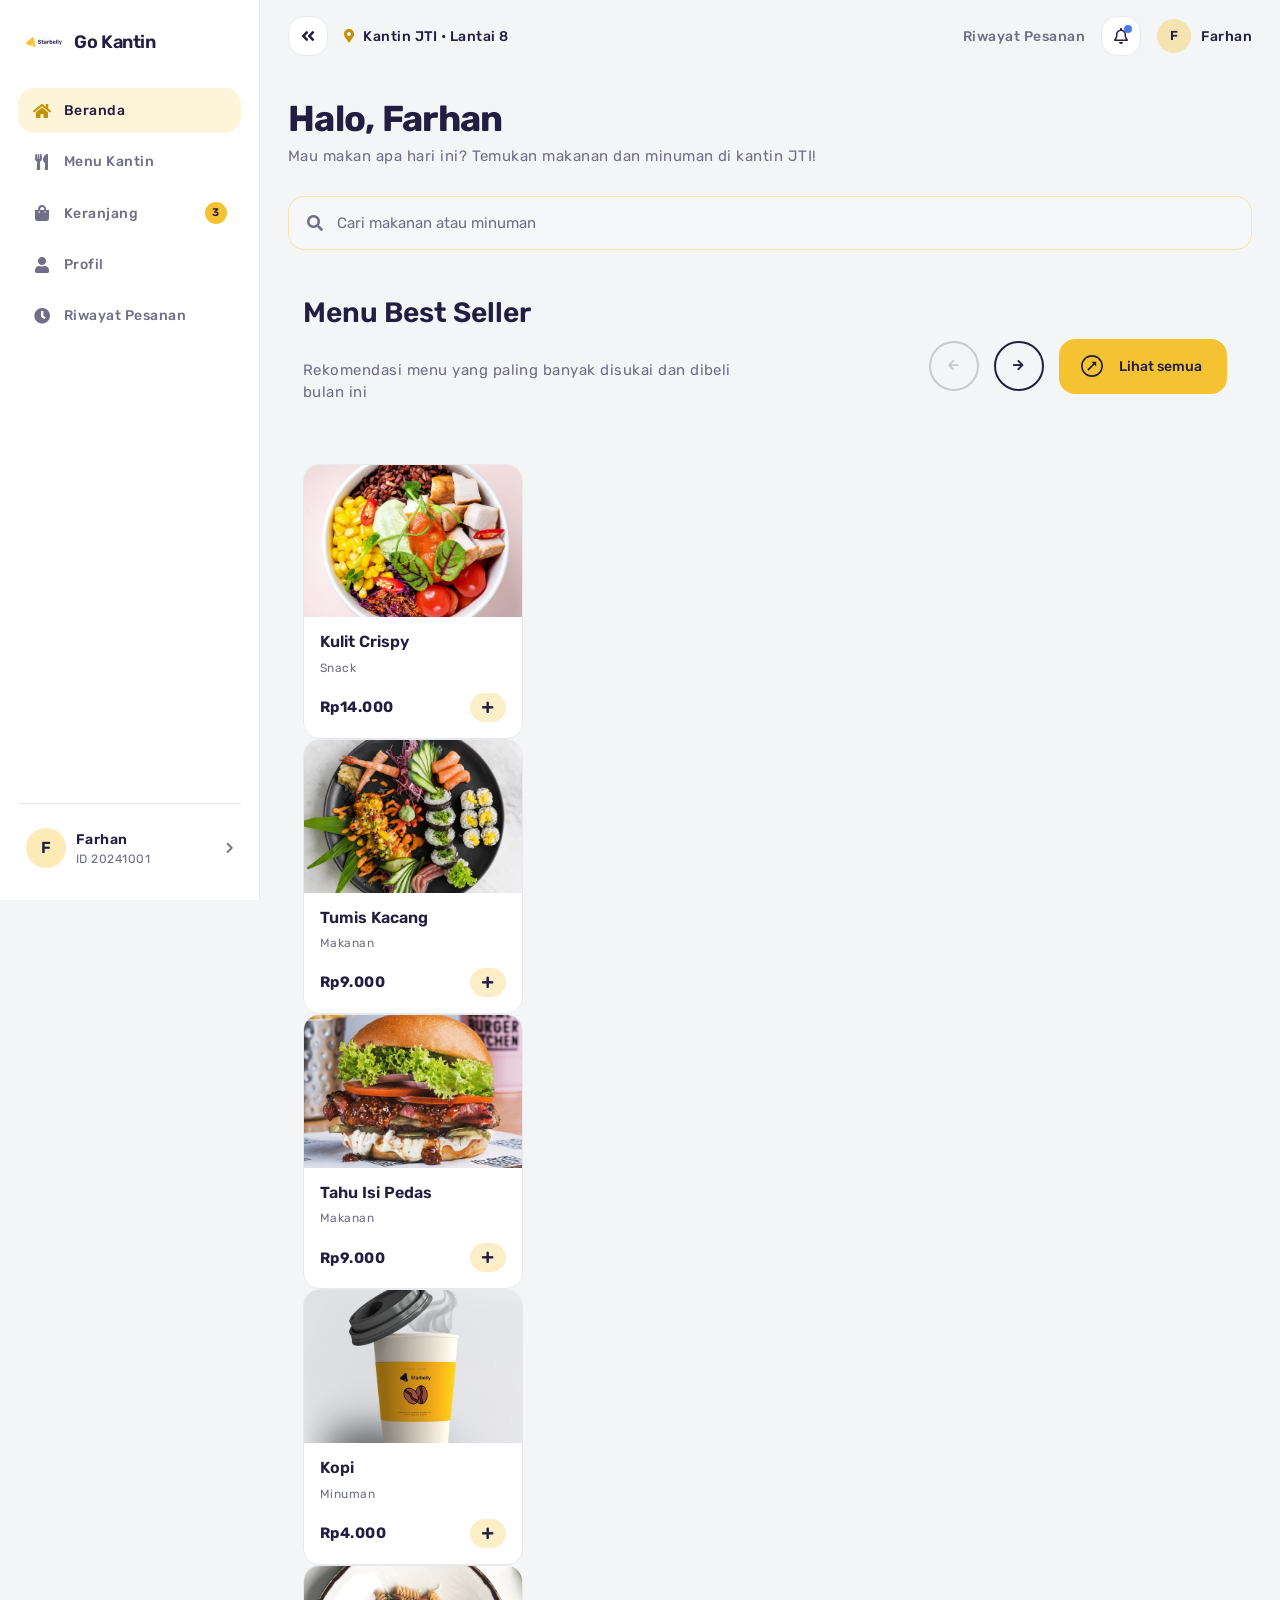
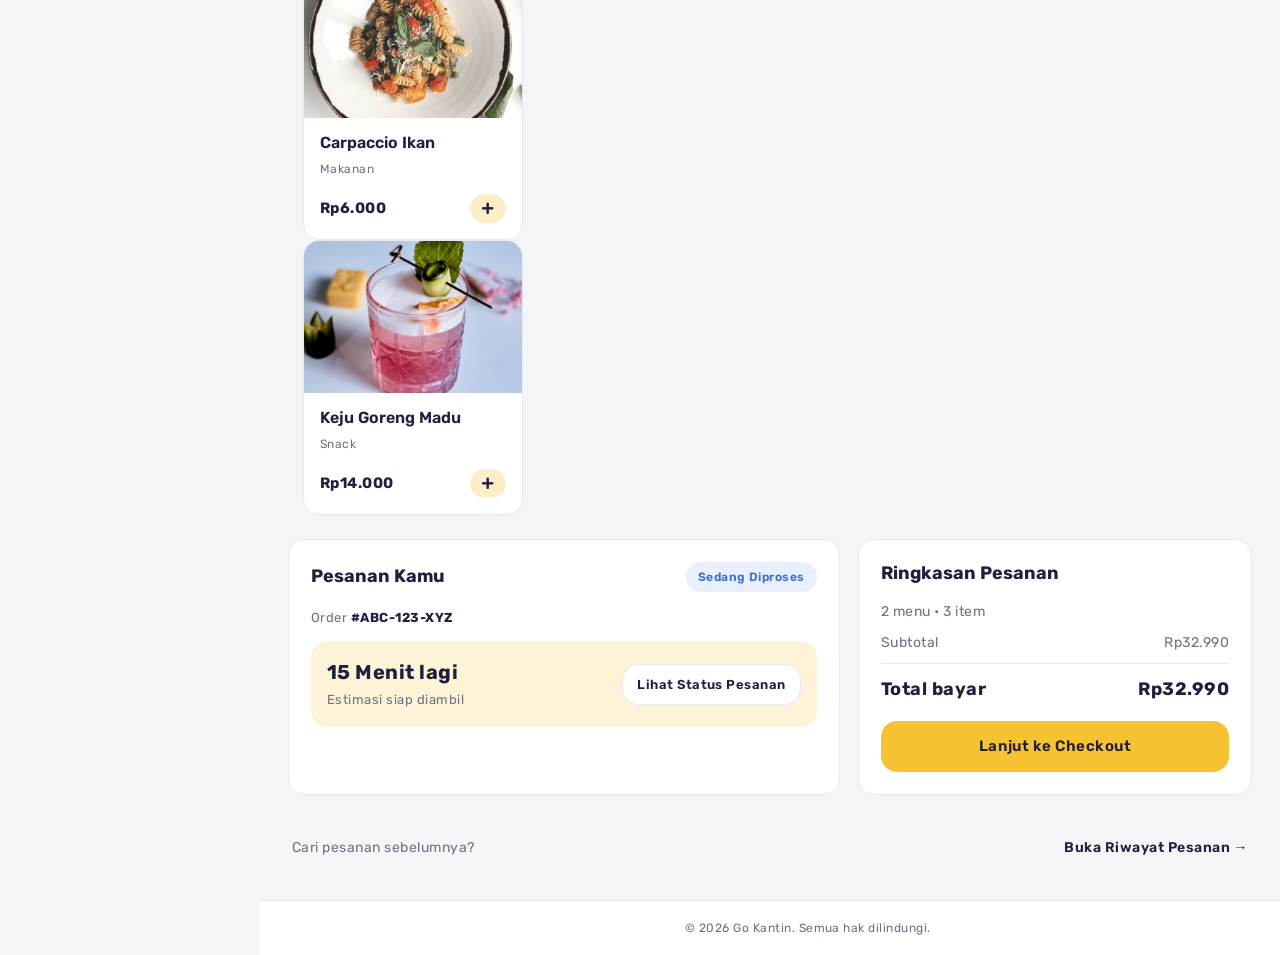
==== commit 5cf5a762: "Refactor swiper settings and improve layout in Go Kantin: adjust slide spacing and responsiveness fo" ====
--- a/user/beranda.html
+++ b/user/beranda.html
@@ -77,65 +77,122 @@
           <p>Mau makan apa hari ini? Temukan makanan dan minuman di kantin JTI!</p>
         </section>
 
-        <div class="gk-search">
+        <div class="gk-search mb-5">
           <i class="fas fa-search"></i>
           <input type="search" placeholder="Cari makanan atau minuman" aria-label="Cari menu">
         </div>
 
-        <div class="gk-chips">
+        <!-- <div class="gk-chips">
           <a href="menu.html" class="gk-chip gk-active"><i class="fas fa-th-large"></i> Semua</a>
-          <a href="katalog.html" class="gk-chip"><i class="fas fa-hamburger"></i> Nasi</a>
-          <a href="katalog.html" class="gk-chip"><i class="fas fa-cookie"></i> Snack</a>
-          <a href="katalog.html" class="gk-chip"><i class="fas fa-coffee"></i> Minuman</a>
-        </div>
-
-        <h2 class="gk-section-title">Menu Populer</h2>
-        <div class="gk-product-grid">
-          <a href="detail-product.html" class="gk-product-card">
-            <div class="gk-thumb"><img src="../img/menu/1.jpg" alt="Keju Goreng Madu"></div>
-            <div class="gk-body">
-              <h3>Keju Goreng Madu</h3>
-              <div class="gk-cat">Snack</div>
-              <div class="gk-row">
-                <div class="gk-price">Rp14.000</div>
-                <span class="gk-add-btn"><i class="fas fa-plus"></i> <span>Tambah</span></span>
-              </div>
-            </div>
-          </a>
-          <a href="detail-product.html" class="gk-product-card">
-            <div class="gk-thumb"><img src="../img/menu/2.jpg" alt="Carpaccio Ikan"></div>
-            <div class="gk-body">
-              <h3>Carpaccio Ikan</h3>
-              <div class="gk-cat">Makanan</div>
-              <div class="gk-row">
-                <div class="gk-price">Rp7.990</div>
-                <span class="gk-add-btn"><i class="fas fa-plus"></i> <span>Tambah</span></span>
-              </div>
-            </div>
-          </a>
-          <a href="detail-product.html" class="gk-product-card">
-            <div class="gk-thumb"><img src="../img/menu/3.jpg" alt="Sup Telur"></div>
-            <div class="gk-body">
-              <h3>Sup Telur</h3>
-              <div class="gk-cat">Makanan</div>
-              <div class="gk-row">
-                <div class="gk-price">Rp11.000</div>
-                <span class="gk-add-btn"><i class="fas fa-plus"></i> <span>Tambah</span></span>
-              </div>
-            </div>
-          </a>
-          <a href="detail-product.html" class="gk-product-card">
-            <div class="gk-thumb"><img src="../img/menu/4.jpg" alt="Salmon Asap"></div>
-            <div class="gk-body">
-              <h3>Salmon Asap</h3>
-              <div class="gk-cat">Makanan</div>
-              <div class="gk-row">
-                <div class="gk-price">Rp19.000</div>
-                <span class="gk-add-btn"><i class="fas fa-plus"></i> <span>Tambah</span></span>
-              </div>
-            </div>
-          </a>
-        </div>
+          <a href="menu.html" class="gk-chip"><i class="fas fa-hamburger"></i> Makanan Berat</a>
+          <a href="menu.html" class="gk-chip"><i class="fas fa-cookie"></i> Minuman</a>
+          <a href="menu.html" class="gk-chip"><i class="fas fa-coffee"></i> Snack</a>
+        </div> -->
+
+        <section class="sb-short-menu sb-p-0-90">
+          <div class="container">
+            <div class="sb-group-title sb-mb-30">
+              <div class="sb-left sb-mb-30">
+                <h2 class="sb-cate-title sb-mb-30">Menu Best Seller</h2>
+                <p class="sb-text">Rekomendasi menu yang paling banyak disukai dan dibeli bulan ini</p>
+              </div>
+              <div class="sb-right sb-mb-30">
+                <div class="sb-slider-nav">
+                  <div class="sb-prev-btn sb-short-menu-prev"><i class="fas fa-arrow-left"></i></div>
+                  <div class="sb-next-btn sb-short-menu-next"><i class="fas fa-arrow-right"></i></div>
+                </div>
+                <a href="shop-list-1.html" class="sb-btn">
+                  <span class="sb-icon">
+                    <img src="../img/ui/icons/arrow.svg" alt="icon">
+                  </span>
+                  <span>Lihat semua</span>
+                </a>
+              </div>
+            </div>
+            <div class="swiper-container sb-short-menu-slider-4i">
+              <div class="swiper-wrapper">
+                <div class="swiper-slide">
+                  <a href="detail-product.html" class="gk-product-card">
+                    <div class="gk-thumb"><img src="../img/menu/1.jpg" alt="Kulit Crispy"></div>
+                    <div class="gk-body">
+                      <h3>Kulit Crispy</h3>
+                      <div class="gk-cat">Snack</div>
+                      <div class="gk-row">
+                        <div class="gk-price">Rp14.000</div>
+                        <span class="gk-add-btn"><i class="fas fa-plus"></i> <span>Tambah</span></span>
+                      </div>
+                    </div>
+                  </a>
+                </div>
+                <div class="swiper-slide">
+                  <a href="detail-product.html" class="gk-product-card">
+                    <div class="gk-thumb"><img src="../img/menu/2.jpg" alt="Tumis Kacang"></div>
+                    <div class="gk-body">
+                      <h3>Tumis Kacang</h3>
+                      <div class="gk-cat">Makanan</div>
+                      <div class="gk-row">
+                        <div class="gk-price">Rp9.000</div>
+                        <span class="gk-add-btn"><i class="fas fa-plus"></i> <span>Tambah</span></span>
+                      </div>
+                    </div>
+                  </a>
+                </div>
+                <div class="swiper-slide">
+                  <a href="detail-product.html" class="gk-product-card">
+                    <div class="gk-thumb"><img src="../img/menu/3.jpg" alt="Tahu Isi Pedas"></div>
+                    <div class="gk-body">
+                      <h3>Tahu Isi Pedas</h3>
+                      <div class="gk-cat">Makanan</div>
+                      <div class="gk-row">
+                        <div class="gk-price">Rp9.000</div>
+                        <span class="gk-add-btn"><i class="fas fa-plus"></i> <span>Tambah</span></span>
+                      </div>
+                    </div>
+                  </a>
+                </div>
+                <div class="swiper-slide">
+                  <a href="detail-product.html" class="gk-product-card">
+                    <div class="gk-thumb"><img src="../img/menu/4.jpg" alt="Kopi"></div>
+                    <div class="gk-body">
+                      <h3>Kopi</h3>
+                      <div class="gk-cat">Minuman</div>
+                      <div class="gk-row">
+                        <div class="gk-price">Rp4.000</div>
+                        <span class="gk-add-btn"><i class="fas fa-plus"></i> <span>Tambah</span></span>
+                      </div>
+                    </div>
+                  </a>
+                </div>
+                <div class="swiper-slide">
+                  <a href="detail-product.html" class="gk-product-card">
+                    <div class="gk-thumb"><img src="../img/menu/5.jpg" alt="Carpaccio Ikan"></div>
+                    <div class="gk-body">
+                      <h3>Carpaccio Ikan</h3>
+                      <div class="gk-cat">Makanan</div>
+                      <div class="gk-row">
+                        <div class="gk-price">Rp6.000</div>
+                        <span class="gk-add-btn"><i class="fas fa-plus"></i> <span>Tambah</span></span>
+                      </div>
+                    </div>
+                  </a>
+                </div>
+                <div class="swiper-slide">
+                  <a href="detail-product.html" class="gk-product-card">
+                    <div class="gk-thumb"><img src="../img/menu/6.jpg" alt="Keju Goreng Madu"></div>
+                    <div class="gk-body">
+                      <h3>Keju Goreng Madu</h3>
+                      <div class="gk-cat">Snack</div>
+                      <div class="gk-row">
+                        <div class="gk-price">Rp14.000</div>
+                        <span class="gk-add-btn"><i class="fas fa-plus"></i> <span>Tambah</span></span>
+                      </div>
+                    </div>
+                  </a>
+                </div>
+              </div>
+            </div>
+          </div>
+        </section>
 
         <div class="gk-home-bottom">
           <div class="gk-panel">
--- a/css/style.css
+++ b/css/style.css
@@ -3870,8 +3870,12 @@
 .gk-app .sb-cate-title,
 .gk-app .sb-card-title,
 .gk-app .sb-number,
-.gk-app .sb-404 {
+.gk-app .sb-404,
+.gk-app .gk-product-card h3,
+.gk-app .gk-section-title,
+.gk-app .gk-panel-head h2 {
   font-family: 'Rubik', sans-serif;
+  letter-spacing: 0;
 }
 
 /***************************
@@ -4552,6 +4556,60 @@
   margin: 0;
   font-size: 16px;
   font-weight: 600;
+  letter-spacing: 0;
+  line-height: 1.35;
+  word-break: break-word;
+}
+
+/* Menu grid: 4 → 2 → 1 (full width on phone) */
+.gk-app .sb-masonry-grid .sb-grid-item.sb-item-25 {
+  width: 25%;
+}
+
+@media (max-width: 992px) {
+  .gk-app .sb-masonry-grid .sb-grid-item.sb-item-25,
+  .gk-app .sb-masonry-grid .sb-grid-item.sb-item-33 {
+    width: 50%;
+  }
+}
+
+@media (max-width: 576px) {
+  .gk-app .sb-masonry-grid .sb-grid-item.sb-item-25,
+  .gk-app .sb-masonry-grid .sb-grid-item.sb-item-33,
+  .gk-app .sb-masonry-grid .sb-grid-item.sb-item-50 {
+    width: 100%;
+    padding-left: 0;
+    padding-right: 0;
+  }
+
+  .gk-app .sb-masonry-grid {
+    margin-left: 0;
+    margin-right: 0;
+  }
+}
+
+/* Swiper cards: icon-only add button so text never clips */
+.swiper-slide .gk-add-btn span,
+.gk-product-card .gk-add-btn span {
+  display: none;
+}
+
+.swiper-slide .gk-add-btn,
+.gk-product-card .gk-add-btn {
+  min-width: 36px;
+  justify-content: center;
+  padding: 8px;
+}
+
+@media (min-width: 1200px) {
+  .gk-product-grid .gk-add-btn span {
+    display: inline;
+  }
+
+  .gk-product-grid .gk-add-btn {
+    min-width: 0;
+    padding: 8px 12px;
+  }
 }
 
 .gk-product-card .gk-cat {
@@ -4741,6 +4799,12 @@
   }
 }
 
+@media (max-width: 576px) {
+  .gk-product-grid {
+    grid-template-columns: 1fr;
+  }
+}
+
 @media (max-width: 992px) {
   .gk-home-bottom {
     grid-template-columns: 1fr;
@@ -4753,20 +4817,17 @@
 
 @media (max-width: 576px) {
   .gk-product-grid {
-    grid-template-columns: repeat(2, 1fr);
+    grid-template-columns: 1fr;
     gap: 12px;
   }
 
   .gk-product-card .gk-body {
-    padding: 12px;
+    padding: 12px 14px 14px;
   }
 
   .gk-product-card h3 {
-    font-size: 14px;
-  }
-
-  .gk-add-btn span {
-    display: none;
+    font-size: 15px;
+    letter-spacing: 0;
   }
 }
 
@@ -4797,103 +4858,329 @@
   border-radius: var(--gk-radius);
 }
 
-/* ---------- Cart ---------- */
+/* ---------- Cart & Checkout (responsive) ---------- */
+.gk-app .sb-cart-table .container,
+.gk-app .sb-p-90-90 > .container {
+  max-width: none;
+  padding-left: 0;
+  padding-right: 0;
+}
+
+.gk-app .sb-co-cart-frame .sb-cart-item .row {
+  display: flex;
+  align-items: center;
+  justify-content: space-between;
+  gap: 12px;
+  flex-wrap: nowrap;
+}
+
+.gk-app .sb-co-cart-frame .gk-co-product {
+  flex: 1 1 auto;
+  min-width: 0;
+  max-width: none;
+}
+
+.gk-app .sb-co-cart-frame .gk-co-price {
+  flex: 0 0 auto;
+  text-align: right;
+}
+
+.gk-app .sb-co-cart-frame .sb-product {
+  display: flex;
+  align-items: center;
+  gap: 12px;
+  width: 100%;
+}
+
+.gk-app .sb-co-cart-frame .sb-product .sb-cover-frame {
+  width: 64px;
+  min-width: 64px;
+  padding-bottom: 64px;
+  margin: 0;
+}
+
+.gk-app .sb-co-cart-frame .sb-product .sb-prod-description {
+  width: auto;
+  flex: 1;
+  min-width: 0;
+  padding-left: 0;
+}
+
+.gk-app .sb-co-cart-frame .sb-product .sb-prod-description h4 {
+  letter-spacing: 0;
+  margin-bottom: 4px !important;
+  overflow: hidden;
+  text-overflow: ellipsis;
+  white-space: nowrap;
+}
+
+.gk-app .sb-cart-item {
+  background: var(--gk-surface);
+  border: 1px solid var(--gk-border);
+  border-radius: var(--gk-radius);
+  padding: 16px;
+  margin-bottom: 14px;
+}
+
+.gk-app .sb-cart-table .sb-cart-item {
+  border-top: 1px solid var(--gk-border);
+  border-bottom: 1px solid var(--gk-border);
+}
+
+.gk-app .sb-cart-total {
+  background: var(--gk-surface);
+  border: 1px solid var(--gk-border);
+  border-radius: var(--gk-radius);
+  padding: 20px;
+}
+
+.gk-app .sb-checkout-form h3,
+.gk-app .sb-cart-table-header {
+  letter-spacing: 0;
+}
+
 @media (max-width: 992px) {
-  .sb-cart-table .sb-cart-item {
-    padding-right: 36px;
-  }
-
-  .sb-cart-table .sb-cart-item .sb-product {
+  /* Cart rows: stack like cards — never crush harga/total */
+  .gk-app .sb-cart-table .sb-cart-item {
+    position: relative;
+    padding: 16px 44px 16px 16px;
+  }
+
+  .gk-app .sb-cart-table .sb-cart-item .row > [class*="col-"] {
+    flex: 0 0 100%;
+    max-width: 100%;
+  }
+
+  .gk-app .sb-cart-table .sb-cart-item .row > .col-1 {
+    flex: 0 0 0;
+    max-width: 0;
+    padding: 0;
+    height: 0;
+    overflow: visible;
+  }
+
+  .gk-app .sb-cart-table .sb-cart-item .sb-product {
     width: 100%;
-  }
-
-  .sb-cart-table .sb-cart-item .sb-prod-description {
+    margin-bottom: 12px;
+    flex-direction: row;
+    align-items: center;
+  }
+
+  .gk-app .sb-cart-table .sb-cart-item .sb-product .sb-cover-frame {
+    width: 72px;
+    min-width: 72px;
+    padding-bottom: 72px;
+    margin-bottom: 0;
+    margin-right: 12px;
+  }
+
+  .gk-app .sb-cart-table .sb-cart-item .sb-product .sb-prod-description {
+    padding-left: 0;
+    width: auto;
+    flex: 1;
     min-width: 0;
   }
 
-  .sb-cart-table .sb-cart-item .sb-prod-description h4,
-  .sb-cart-table .sb-cart-item .sb-prod-description .media-heading {
+  .gk-app .sb-cart-table .sb-cart-item .sb-product .sb-prod-description h4,
+  .gk-app .sb-cart-table .sb-cart-item .sb-product .sb-prod-description .media-heading {
     word-break: break-word;
-  }
-
-  .sb-cart-table .sb-cart-item .sb-price-1,
-  .sb-cart-table .sb-cart-item .sb-price-2 {
-    word-break: break-word;
-    white-space: normal;
-  }
-
-  .sb-cart-total .sb-sum .row > [class*="col-"],
-  .sb-cart-total .sb-realy-sum .row > [class*="col-"] {
+    letter-spacing: 0;
+    font-size: 16px;
+  }
+
+  .gk-app .sb-cart-table .sb-cart-item .sb-input-number-frame {
+    margin-bottom: 12px;
+  }
+
+  .gk-app .sb-cart-table .sb-cart-item .sb-price-1,
+  .gk-app .sb-cart-table .sb-cart-item .sb-price-2 {
+    margin-bottom: 8px;
+    white-space: nowrap;
+    word-break: normal;
+  }
+
+  .gk-app .sb-cart-table .sb-cart-item .sb-price-1 span,
+  .gk-app .sb-cart-table .sb-cart-item .sb-price-2 span {
+    display: inline;
+  }
+
+  .gk-app .sb-cart-table .sb-cart-item .sb-remove {
+    position: absolute;
+    top: 12px;
+    right: 12px;
+  }
+
+  .gk-app .sb-cart-total {
+    width: 100%;
+  }
+
+  .gk-app .sb-cart-total .sb-sum .row > [class*="col-"],
+  .gk-app .sb-cart-total .sb-realy-sum .row > [class*="col-"] {
     min-width: 0;
   }
-}
-
-@media (max-width: 768px) {
-  /* Keep both cart CTAs; stack full-width instead of hiding "Lanjut belanja" */
-  .sb-cart-btns-frame {
+
+  .gk-app .sb-cart-btns-frame {
     flex-direction: column;
     align-items: stretch;
     gap: 12px;
-  }
-
-  .sb-cart-btns-frame .sb-btn-gray {
+    border-bottom: none;
+  }
+
+  .gk-app .sb-cart-btns-frame .sb-btn-gray {
     display: flex !important;
   }
 
-  .sb-cart-btns-frame .sb-btn {
+  .gk-app .sb-cart-btns-frame .sb-btn {
     width: 100%;
     justify-content: center;
     margin: 0 !important;
   }
-}
-
-/* ---------- Checkout ---------- */
-@media (max-width: 992px) {
-  .sb-checkout-form {
-    margin-bottom: 40px;
-  }
-
-  .sb-checkout-form .sb-btn[type="submit"] {
+
+  /* Checkout */
+  .gk-app .sb-checkout-form {
+    margin-bottom: 24px;
+    padding: 20px;
+  }
+
+  .gk-app .sb-checkout-form .sb-btn[type="submit"],
+  .gk-app .sb-checkout-form .sb-btn {
     width: 100%;
     justify-content: center;
   }
 
-  /* Disable sticky summary on tablet/phone */
-  .sb-sticky,
-  .sb-pad-type-2.sb-sticky {
+  .gk-app .sb-checkout-form .row > [class*="col-lg-"] {
+    flex: 0 0 100%;
+    max-width: 100%;
+  }
+
+  .gk-app .sb-sticky,
+  .gk-app .sb-pad-type-2.sb-sticky {
     position: static !important;
     top: auto !important;
   }
 
-  .sb-co-cart-frame .sb-cart-item .sb-product {
+  .gk-app .sb-co-cart-frame {
+    padding: 16px;
+  }
+
+  .gk-app .sb-co-cart-frame .sb-cart-table-header {
+    display: none;
+  }
+
+  .gk-app .sb-co-cart-frame .sb-cart-item {
+    padding: 12px 0;
+    margin-bottom: 0;
+    border-left: none;
+    border-right: none;
+    border-radius: 0;
+    background: transparent;
+  }
+
+  /* Checkout summary: image + name | price (names must stay visible) */
+  .gk-app .sb-co-cart-frame .sb-cart-item .row {
+    display: grid !important;
+    grid-template-columns: minmax(0, 1fr) auto;
+    gap: 12px;
+    align-items: center;
+    margin: 0;
+  }
+
+  .gk-app .sb-co-cart-frame .sb-cart-item .row > [class*="col-"] {
+    flex: unset !important;
+    max-width: none !important;
+    width: auto !important;
+    padding-left: 0;
+    padding-right: 0;
+  }
+
+  .gk-app .sb-co-cart-frame .sb-cart-item .sb-product {
+    display: grid !important;
+    grid-template-columns: 56px minmax(0, 1fr);
+    gap: 12px;
+    align-items: center;
+    width: 100%;
+  }
+
+  .gk-app .sb-co-cart-frame .sb-cart-item .sb-product .sb-cover-frame {
+    width: 56px;
+    min-width: 56px;
+    padding-bottom: 56px;
+    margin: 0;
+  }
+
+  .gk-app .sb-co-cart-frame .sb-cart-item .sb-product .sb-prod-description {
+    display: block !important;
+    width: auto !important;
+    min-width: 0;
+    padding-left: 0 !important;
+  }
+
+  .gk-app .sb-co-cart-frame .sb-cart-item .sb-product .sb-prod-description h4 {
+    display: block !important;
+    font-size: 14px;
+    font-weight: 600;
+    letter-spacing: 0;
+    margin-bottom: 2px !important;
+    overflow: hidden;
+    text-overflow: ellipsis;
+    white-space: nowrap;
+    -webkit-line-clamp: unset;
+  }
+
+  .gk-app .sb-co-cart-frame .sb-cart-item .sb-price-2 {
+    text-align: right;
+    white-space: nowrap;
+    font-weight: 600;
+  }
+
+  .gk-app .sb-co-cart-frame .sb-cart-item .sb-price-2 span {
+    display: none;
+  }
+
+  .gk-topbar-user > span {
+    display: none;
+  }
+
+  .gk-app .sb-filter {
+    width: 100%;
+  }
+
+  .gk-app .sb-group-title {
+    flex-direction: column;
     align-items: flex-start;
-  }
-
-  .sb-co-cart-frame .sb-cart-item .sb-price-2 {
-    text-align: right;
+    gap: 12px;
+  }
+
+  .gk-app .sb-group-title .sb-left,
+  .gk-app .sb-group-title .sb-right {
+    width: 100%;
+  }
+
+  .gk-app .sb-group-title .sb-right {
+    justify-content: flex-start;
+    flex-wrap: wrap;
   }
 }
 
 @media (max-width: 576px) {
-  .sb-checkout-form {
-    padding: 20px;
-  }
-
-  .sb-co-cart-frame .sb-cart-item .sb-product .sb-cover-frame {
-    width: 50px;
-    min-width: 50px;
-    padding-bottom: 50px;
-  }
-
-  .sb-co-cart-frame .sb-cart-item .sb-prod-description {
-    padding-left: 10px;
-    width: calc(100% - 50px);
-    min-width: 0;
-  }
-
-  .sb-co-cart-frame .sb-cart-item .sb-prod-description h4 {
-    font-size: 14px;
-    word-break: break-word;
+  .gk-app .sb-cart-table .sb-cart-item .sb-product .sb-cover-frame {
+    width: 64px;
+    min-width: 64px;
+    padding-bottom: 64px;
+  }
+
+  .gk-app .sb-checkout-form {
+    padding: 16px;
+  }
+
+  .gk-app .sb-co-cart-frame .sb-cart-item .sb-product {
+    grid-template-columns: 48px minmax(0, 1fr);
+  }
+
+  .gk-app .sb-co-cart-frame .sb-cart-item .sb-product .sb-cover-frame {
+    width: 48px;
+    min-width: 48px;
+    padding-bottom: 48px;
   }
 }
 
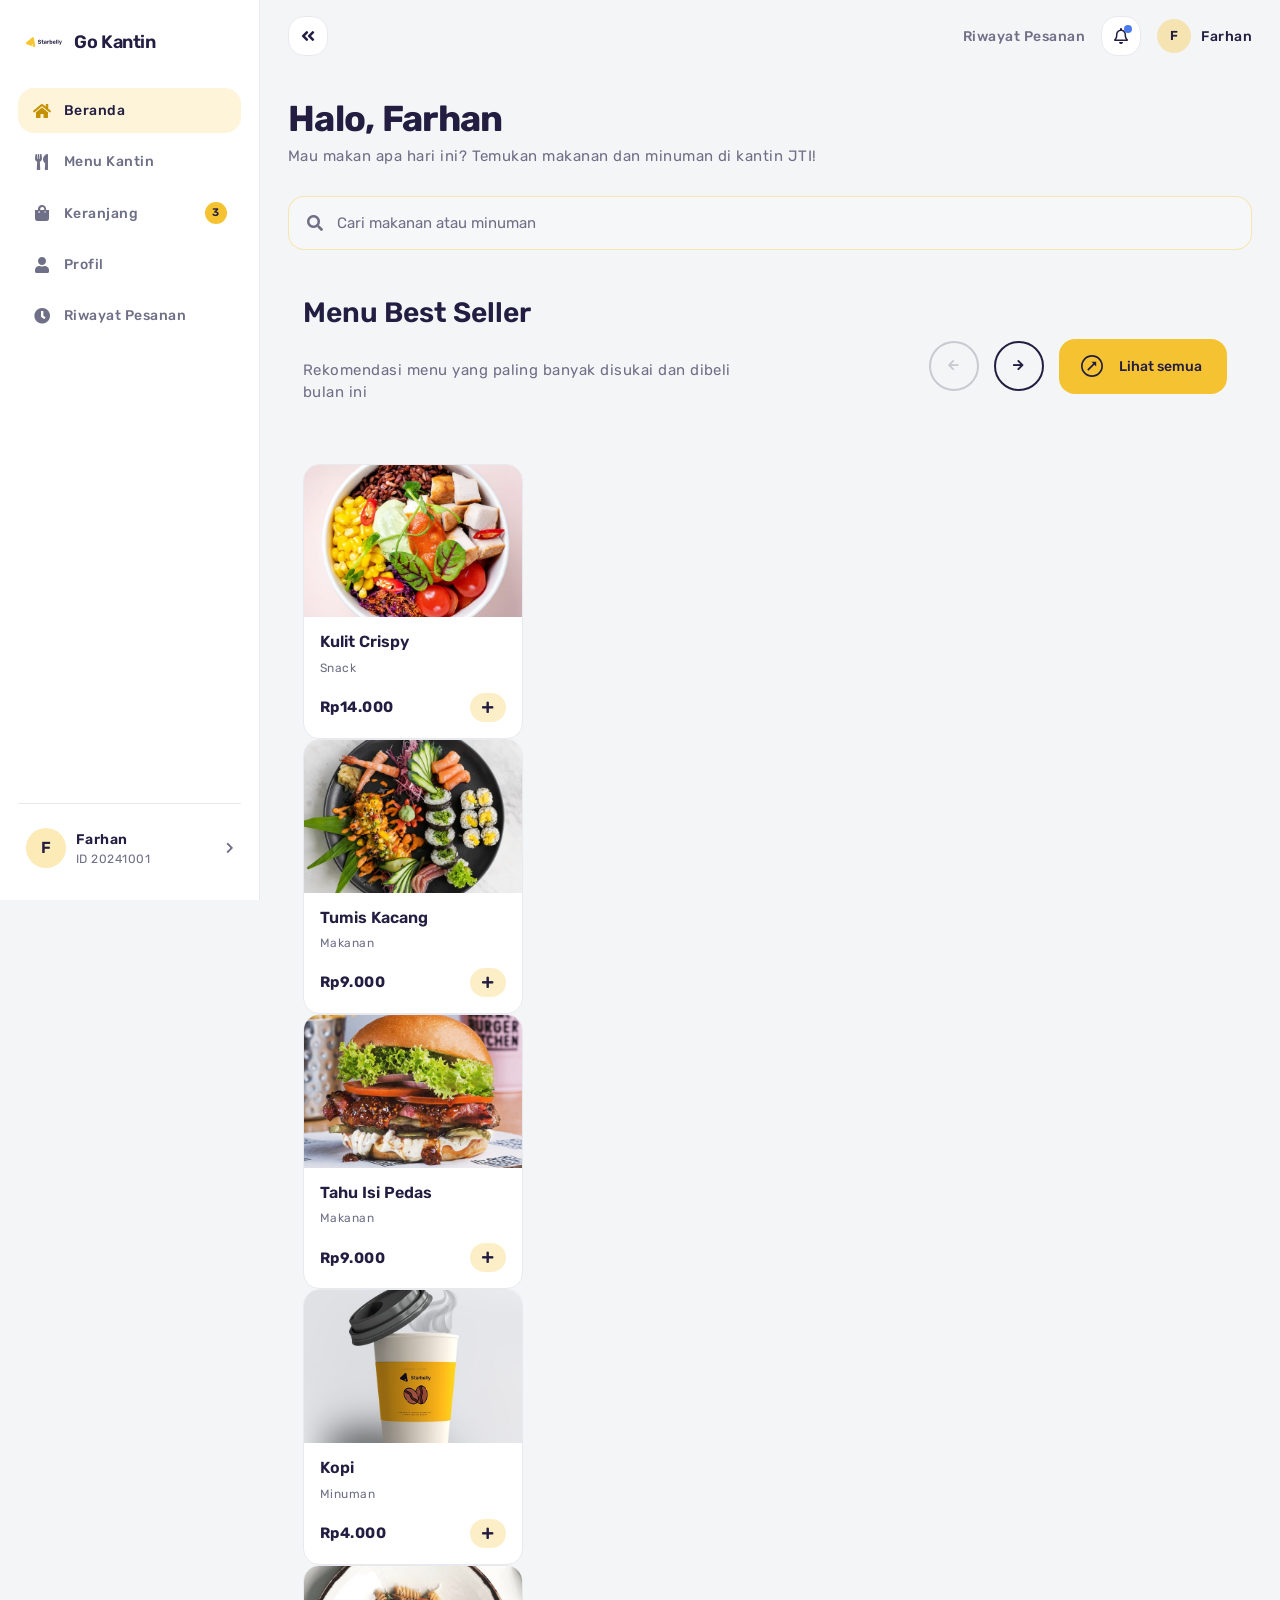
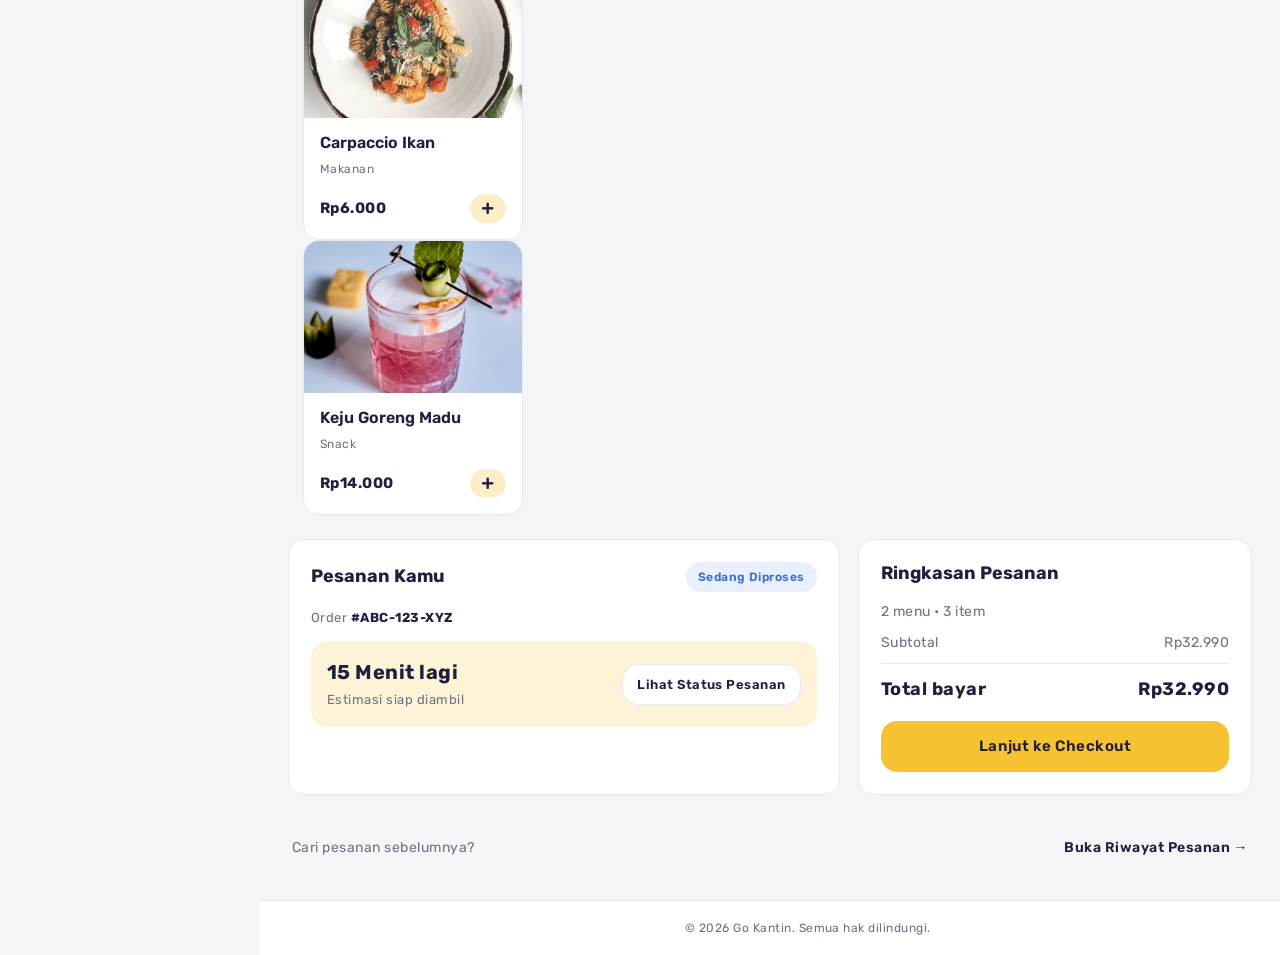
==== commit 2b83a4a5: "Remove redundant location card from multiple HTML files in Go Kantin for improved layout consistency" ====
--- a/user/beranda.html
+++ b/user/beranda.html
@@ -53,10 +53,6 @@
           <button type="button" class="gk-menu-toggle" aria-label="Buka menu">
             <i class="fas fa-bars"></i>
           </button>
-          <div class="gk-topbar-loc">
-            <i class="fas fa-map-marker-alt"></i>
-            <span>Kantin JTI • Lantai 8</span>
-          </div>
         </div>
         <div class="gk-topbar-right">
           <a href="#" class="gk-topbar-link">Riwayat Pesanan</a>
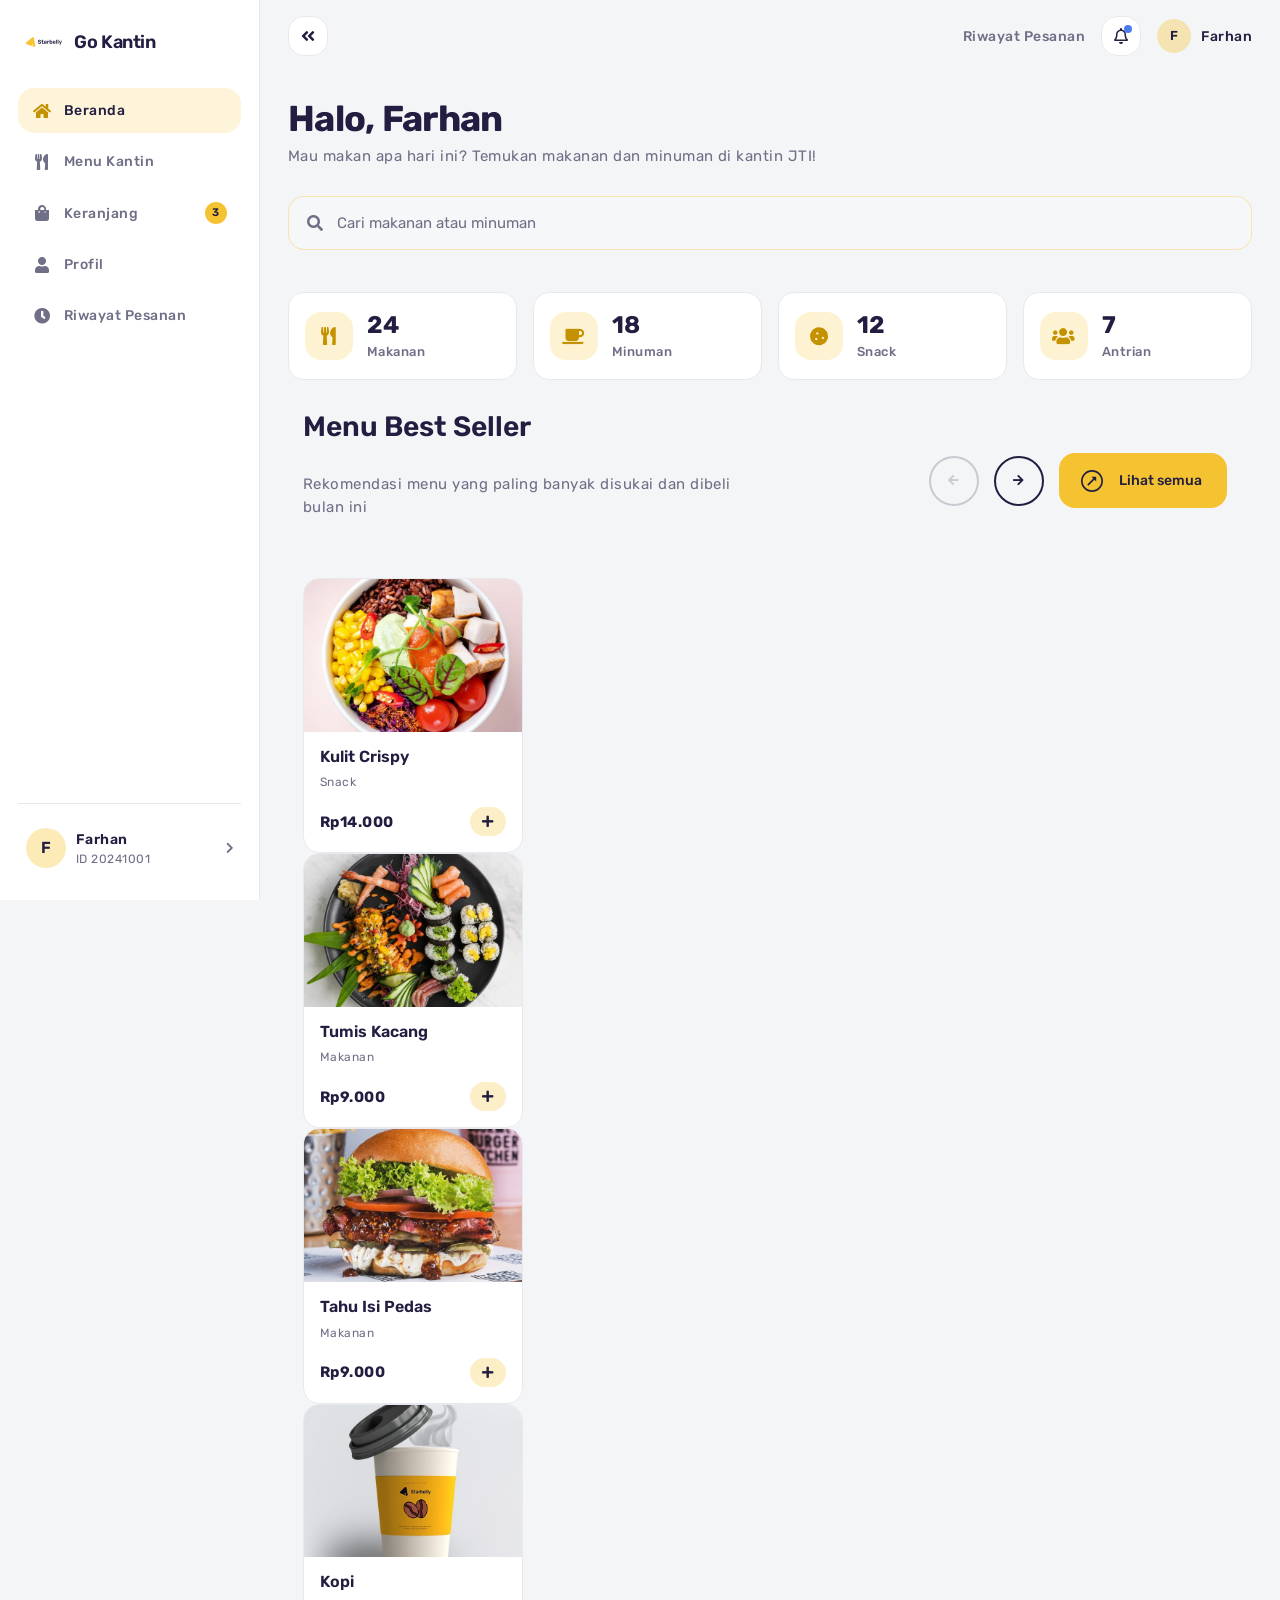
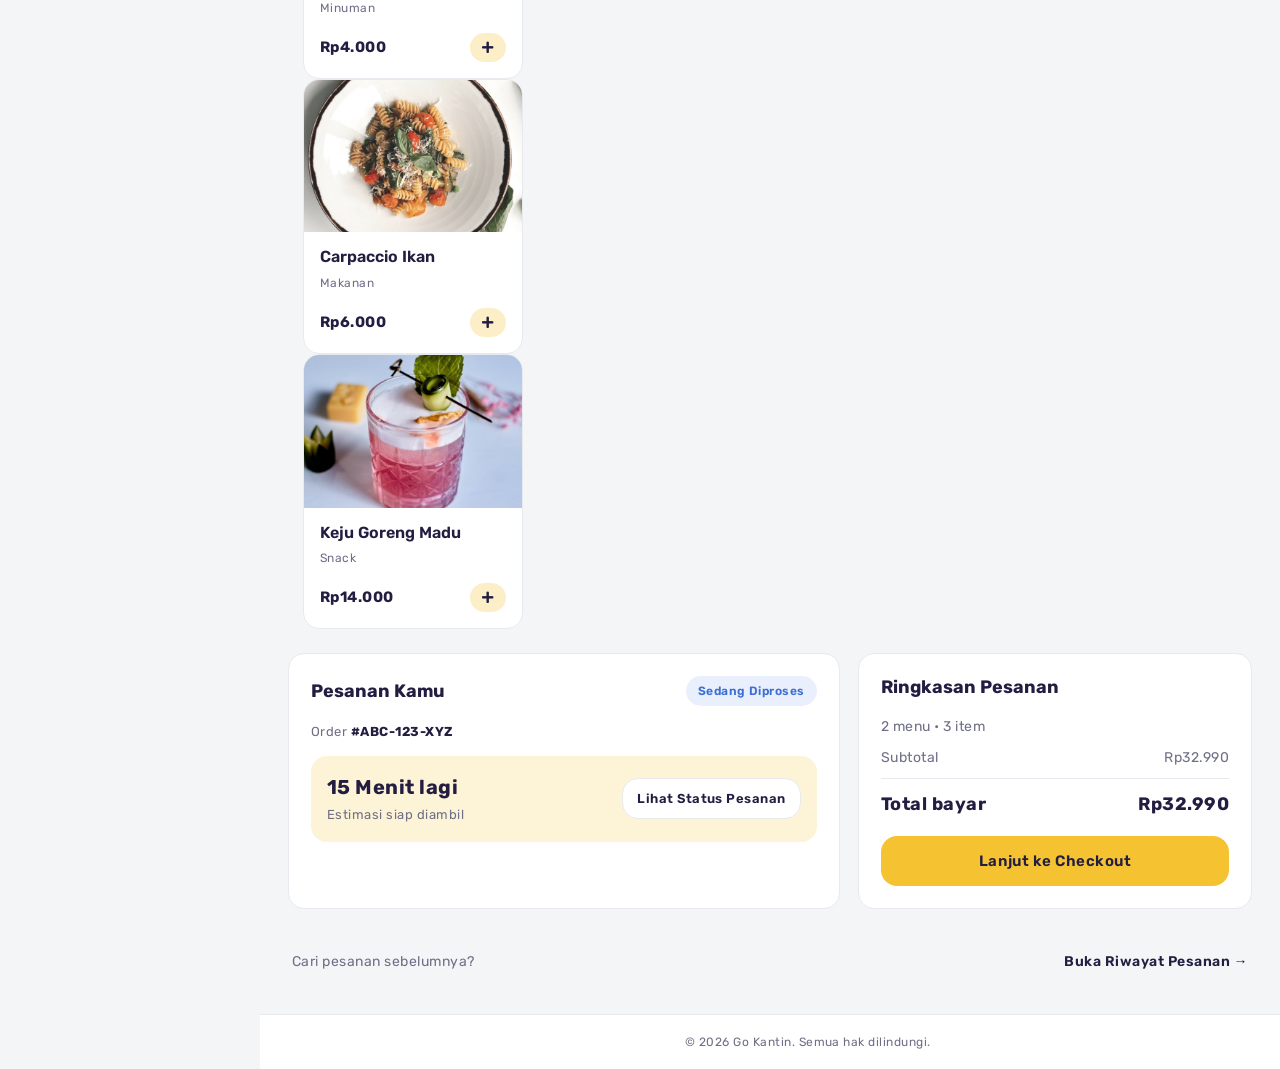
==== commit 5acf1ddf: "Add new statistics card layout to beranda page and corresponding CSS styles in Go Kantin for improve" ====
--- a/user/beranda.html
+++ b/user/beranda.html
@@ -73,17 +73,41 @@
           <p>Mau makan apa hari ini? Temukan makanan dan minuman di kantin JTI!</p>
         </section>
 
-        <div class="gk-search mb-5">
+        <div class="gk-search">
           <i class="fas fa-search"></i>
           <input type="search" placeholder="Cari makanan atau minuman" aria-label="Cari menu">
         </div>
 
-        <!-- <div class="gk-chips">
-          <a href="menu.html" class="gk-chip gk-active"><i class="fas fa-th-large"></i> Semua</a>
-          <a href="menu.html" class="gk-chip"><i class="fas fa-hamburger"></i> Makanan Berat</a>
-          <a href="menu.html" class="gk-chip"><i class="fas fa-cookie"></i> Minuman</a>
-          <a href="menu.html" class="gk-chip"><i class="fas fa-coffee"></i> Snack</a>
-        </div> -->
+        <div class="gk-stats">
+          <a href="menu.html" class="gk-stat-card">
+            <div class="gk-stat-icon"><i class="fas fa-utensils"></i></div>
+            <div class="gk-stat-body">
+              <strong>24</strong>
+              <span>Makanan</span>
+            </div>
+          </a>
+          <a href="menu.html" class="gk-stat-card">
+            <div class="gk-stat-icon"><i class="fas fa-coffee"></i></div>
+            <div class="gk-stat-body">
+              <strong>18</strong>
+              <span>Minuman</span>
+            </div>
+          </a>
+          <a href="menu.html" class="gk-stat-card">
+            <div class="gk-stat-icon"><i class="fas fa-cookie"></i></div>
+            <div class="gk-stat-body">
+              <strong>12</strong>
+              <span>Snack</span>
+            </div>
+          </a>
+          <a href="queue.html" class="gk-stat-card">
+            <div class="gk-stat-icon"><i class="fas fa-users"></i></div>
+            <div class="gk-stat-body">
+              <strong>7</strong>
+              <span>Antrian</span>
+            </div>
+          </a>
+        </div>
 
         <section class="sb-short-menu sb-p-0-90">
           <div class="container">
--- a/css/style.css
+++ b/css/style.css
@@ -4447,6 +4447,78 @@
   color: var(--gk-muted);
 }
 
+.gk-stats {
+  display: grid;
+  grid-template-columns: repeat(4, 1fr);
+  gap: 16px;
+  margin: 24px 0 32px;
+}
+
+.gk-stat-card {
+  display: flex;
+  align-items: center;
+  gap: 14px;
+  padding: 18px 16px;
+  background: var(--gk-surface);
+  border: 1px solid var(--gk-border);
+  border-radius: var(--gk-radius);
+  text-decoration: none;
+  color: var(--gk-text);
+  transition: box-shadow 0.2s ease, transform 0.2s ease, border-color 0.2s ease;
+}
+
+.gk-stat-card:hover {
+  box-shadow: 0 8px 24px rgba(35, 30, 65, 0.08);
+  transform: translateY(-2px);
+  border-color: rgba(245, 195, 50, 0.55);
+  color: var(--gk-text);
+}
+
+.gk-stat-icon {
+  width: 48px;
+  height: 48px;
+  border-radius: var(--gk-radius);
+  background: rgba(245, 195, 50, 0.22);
+  color: #c49200;
+  display: inline-flex;
+  align-items: center;
+  justify-content: center;
+  font-size: 18px;
+  flex-shrink: 0;
+}
+
+.gk-stat-body {
+  min-width: 0;
+  display: flex;
+  flex-direction: column;
+  gap: 2px;
+}
+
+.gk-stat-body strong {
+  font-size: 24px;
+  font-weight: 700;
+  letter-spacing: 0;
+  line-height: 1.2;
+}
+
+.gk-stat-body span {
+  font-size: 13px;
+  font-weight: 500;
+  color: var(--gk-muted);
+}
+
+@media (max-width: 992px) {
+  .gk-stats {
+    grid-template-columns: repeat(2, 1fr);
+  }
+}
+
+@media (max-width: 420px) {
+  .gk-stats {
+    grid-template-columns: 1fr;
+  }
+}
+
 .gk-chips {
   display: flex;
   flex-wrap: wrap;
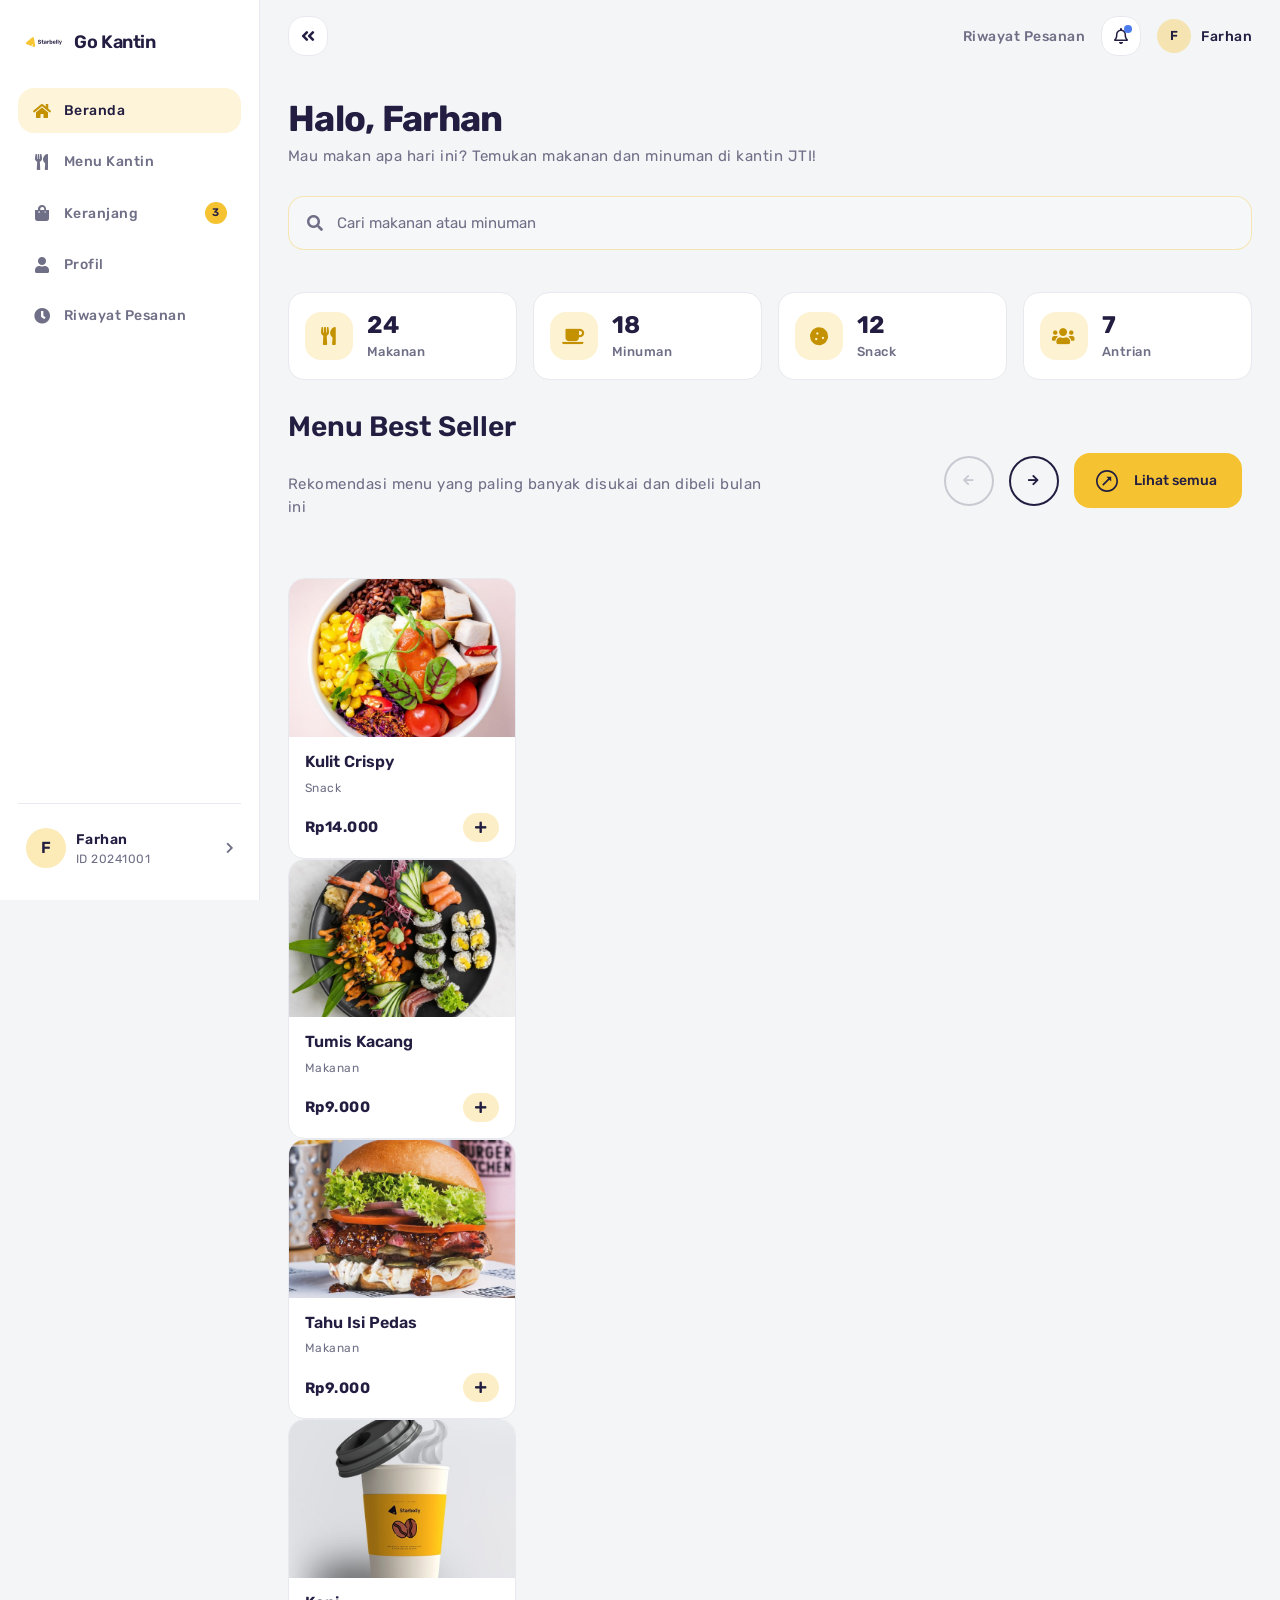
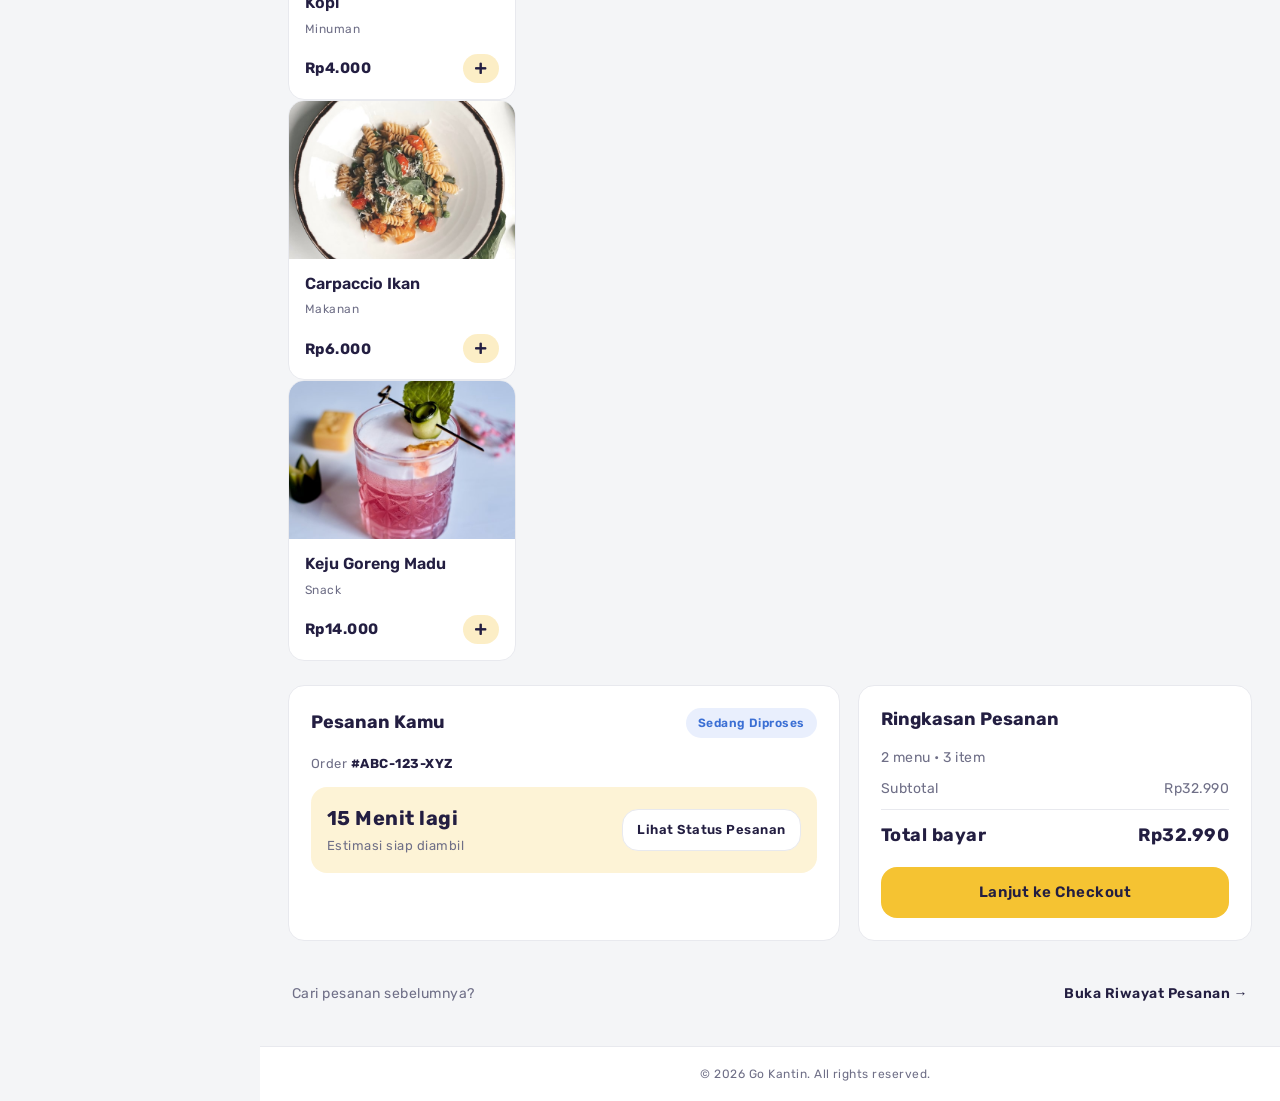
==== commit a60511ee: "page riwayat pesanan" ====
--- a/user/beranda.html
+++ b/user/beranda.html
@@ -32,7 +32,7 @@
         <li><a href="menu.html"><i class="fas fa-utensils"></i><span>Menu Kantin</span></a></li>
         <li><a href="cart.html"><i class="fas fa-shopping-bag"></i><span>Keranjang</span><span class="gk-nav-badge">3</span></a></li>
         <li><a href="#"><i class="fas fa-user"></i><span>Profil</span></a></li>
-        <li><a href="#"><i class="fas fa-clock"></i><span>Riwayat Pesanan</span></a></li>
+        <li><a href="riwayat-pesanan.html"><i class="fas fa-clock"></i><span>Riwayat Pesanan</span></a></li>
       </ul>
       <div class="gk-sidebar-footer">
         <a href="#" class="gk-user-chip">
@@ -55,7 +55,7 @@
           </button>
         </div>
         <div class="gk-topbar-right">
-          <a href="#" class="gk-topbar-link">Riwayat Pesanan</a>
+          <a href="riwayat-pesanan.html" class="gk-topbar-link">Riwayat Pesanan</a>
           <a href="#" class="gk-topbar-icon" aria-label="Notifikasi">
             <i class="far fa-bell"></i>
             <span class="gk-dot"></span>
@@ -226,7 +226,7 @@
                 <strong>15 Menit lagi</strong>
                 <span>Estimasi siap diambil</span>
               </div>
-              <a href="#" class="gk-btn-ghost">Lihat Status Pesanan</a>
+              <a href="status-pesanan.html" class="gk-btn-ghost">Lihat Status Pesanan</a>
             </div>
           </div>
 
@@ -252,14 +252,14 @@
 
         <div class="gk-history-bar">
           <span>Cari pesanan sebelumnya?</span>
-          <a href="#">Buka Riwayat Pesanan →</a>
+          <a href="riwayat-pesanan.html">Buka Riwayat Pesanan →</a>
         </div>
       </div>
       <!-- dynamic content end -->
 
       <footer class="gk-footer">
         <div class="sb-footer-frame justify-content-center">
-          <div class="sb-copy">&copy; 2026 Go Kantin. Semua hak dilindungi.</div>
+          <div class="sb-copy">&copy; 2026 Go Kantin. All rights reserved.</div>
         </div>
       </footer>
 
--- a/css/style.css
+++ b/css/style.css
@@ -4246,10 +4246,14 @@
   padding: 20px var(--gk-content-pad-x);
 }
 
-.gk-app .sb-banner .container {
+/* Align Starbelly .container sections with gk content padding */
+.gk-app .gk-content .container {
+  max-width: none;
+  width: 100%;
   padding-left: 0;
   padding-right: 0;
-  max-width: none;
+  margin-left: 0;
+  margin-right: 0;
 }
 
 /* Full-width footer under main column */
@@ -4931,13 +4935,6 @@
 }
 
 /* ---------- Cart & Checkout (responsive) ---------- */
-.gk-app .sb-cart-table .container,
-.gk-app .sb-p-90-90 > .container {
-  max-width: none;
-  padding-left: 0;
-  padding-right: 0;
-}
-
 .gk-app .sb-co-cart-frame .sb-cart-item .row {
   display: flex;
   align-items: center;
@@ -5328,6 +5325,480 @@
   }
 }
 
+/* ---------- Status & Riwayat Pesanan ---------- */
+.gk-page-head {
+  margin-bottom: 24px;
+}
+
+.gk-page-head h1 {
+  margin: 0 0 8px;
+  font-size: 32px;
+  font-weight: 700;
+  color: var(--gk-text);
+  letter-spacing: -0.02em;
+}
+
+.gk-page-head p {
+  margin: 0;
+  font-size: 15px;
+  color: var(--gk-muted);
+}
+
+.gk-label {
+  display: block;
+  font-size: 12px;
+  font-weight: 600;
+  letter-spacing: 0.04em;
+  text-transform: uppercase;
+  color: var(--gk-muted);
+  margin-bottom: 6px;
+}
+
+.gk-order-id {
+  display: block;
+  font-size: 28px;
+  font-weight: 700;
+  color: var(--gk-text);
+  letter-spacing: -0.02em;
+  margin-bottom: 12px;
+}
+
+.gk-order-id-sm {
+  font-size: 20px;
+  margin-bottom: 0;
+}
+
+.gk-badge {
+  display: inline-flex;
+  align-items: center;
+  padding: 6px 12px;
+  border-radius: 999px;
+  font-size: 12px;
+  font-weight: 600;
+  line-height: 1.2;
+}
+
+.gk-badge-warn {
+  background: rgba(245, 195, 50, 0.2);
+  color: #b8860b;
+}
+
+.gk-badge-accent {
+  background: rgba(245, 195, 50, 0.22);
+  color: #9a7400;
+}
+
+.gk-badge-ready {
+  background: rgba(75, 123, 236, 0.12);
+  color: #3b6fd4;
+}
+
+.gk-badge-done {
+  background: rgba(46, 170, 110, 0.12);
+  color: #1f8a55;
+}
+
+.gk-order-hero {
+  display: flex;
+  align-items: center;
+  justify-content: space-between;
+  gap: 20px;
+  margin-bottom: 18px;
+  flex-wrap: wrap;
+}
+
+.gk-order-hero-left {
+  min-width: 0;
+}
+
+.gk-order-eta-box {
+  display: flex;
+  align-items: center;
+  gap: 14px;
+  padding: 16px 20px;
+  border-radius: var(--gk-radius);
+  background: rgba(245, 195, 50, 0.16);
+  border: 1px solid rgba(245, 195, 50, 0.35);
+  min-width: min(280px, 100%);
+}
+
+.gk-order-eta-box .gk-label {
+  margin-bottom: 4px;
+}
+
+.gk-order-eta-box strong {
+  display: block;
+  font-size: 22px;
+  font-weight: 700;
+  color: #c49200;
+  letter-spacing: -0.01em;
+}
+
+.gk-order-eta-icon {
+  width: 44px;
+  height: 44px;
+  border-radius: 12px;
+  background: var(--gk-surface);
+  color: #c49200;
+  display: inline-flex;
+  align-items: center;
+  justify-content: center;
+  font-size: 18px;
+  flex-shrink: 0;
+}
+
+.gk-stepper-card {
+  margin-bottom: 18px;
+}
+
+.gk-stepper-card > h2 {
+  margin: 0 0 22px;
+  font-size: 18px;
+  font-weight: 700;
+  color: var(--gk-text);
+  letter-spacing: 0;
+}
+
+.gk-stepper {
+  list-style: none;
+  margin: 0;
+  padding: 0;
+  display: grid;
+  grid-template-columns: repeat(4, 1fr);
+  gap: 0;
+  position: relative;
+}
+
+.gk-step {
+  position: relative;
+  display: flex;
+  flex-direction: column;
+  align-items: center;
+  text-align: center;
+  padding: 0 8px;
+  z-index: 1;
+}
+
+.gk-step:not(:last-child)::after {
+  content: "";
+  position: absolute;
+  top: 20px;
+  left: calc(50% + 22px);
+  width: calc(100% - 44px);
+  height: 3px;
+  background: #E4E5EB;
+  z-index: 0;
+}
+
+.gk-step.gk-done:not(:last-child)::after,
+.gk-step.gk-current:not(:last-child)::after {
+  background: var(--gk-accent);
+}
+
+.gk-step-dot {
+  width: 40px;
+  height: 40px;
+  border-radius: 50%;
+  background: #EDEEF2;
+  color: #9A9AAD;
+  display: inline-flex;
+  align-items: center;
+  justify-content: center;
+  font-size: 14px;
+  margin-bottom: 12px;
+  position: relative;
+  z-index: 1;
+}
+
+.gk-step.gk-done .gk-step-dot,
+.gk-step.gk-current .gk-step-dot {
+  background: var(--gk-accent);
+  color: var(--gk-text);
+}
+
+.gk-step-title {
+  font-size: 14px;
+  font-weight: 700;
+  color: var(--gk-muted);
+  margin-bottom: 4px;
+}
+
+.gk-step.gk-done .gk-step-title,
+.gk-step.gk-current .gk-step-title {
+  color: var(--gk-text);
+}
+
+.gk-step-desc {
+  font-size: 12px;
+  color: var(--gk-muted);
+}
+
+.gk-step.gk-current .gk-step-desc {
+  color: #c49200;
+  font-weight: 600;
+}
+
+.gk-status-grid {
+  display: grid;
+  grid-template-columns: minmax(0, 1.5fr) minmax(260px, 0.9fr);
+  gap: 18px;
+  align-items: start;
+}
+
+.gk-status-main {
+  display: flex;
+  flex-direction: column;
+  gap: 18px;
+  min-width: 0;
+}
+
+.gk-status-summary {
+  position: sticky;
+  top: 88px;
+}
+
+.gk-summary-total-accent span:last-child {
+  color: #c49200;
+}
+
+.gk-summary-foot {
+  display: flex;
+  align-items: center;
+  gap: 8px;
+  margin-top: 14px;
+  font-size: 13px;
+  color: var(--gk-muted);
+}
+
+.gk-summary-foot i {
+  color: #c49200;
+}
+
+.gk-order-items {
+  display: flex;
+  flex-direction: column;
+  gap: 14px;
+}
+
+.gk-order-item {
+  display: flex;
+  align-items: center;
+  gap: 14px;
+}
+
+.gk-order-item-thumb {
+  width: 56px;
+  height: 56px;
+  border-radius: 12px;
+  overflow: hidden;
+  flex-shrink: 0;
+  background: #F0F1F5;
+}
+
+.gk-order-item-thumb img {
+  width: 100%;
+  height: 100%;
+  object-fit: cover;
+}
+
+.gk-order-item-body {
+  min-width: 0;
+  flex: 1;
+  display: flex;
+  flex-direction: column;
+  gap: 4px;
+}
+
+.gk-order-item-body strong {
+  font-size: 15px;
+  font-weight: 600;
+  color: var(--gk-text);
+}
+
+.gk-order-item-body span {
+  font-size: 13px;
+  color: var(--gk-muted);
+}
+
+.gk-order-item-price {
+  font-size: 15px;
+  font-weight: 700;
+  color: var(--gk-text);
+  white-space: nowrap;
+}
+
+.gk-pickup-row {
+  display: flex;
+  align-items: center;
+  gap: 14px;
+}
+
+.gk-pickup-icon {
+  width: 48px;
+  height: 48px;
+  border-radius: var(--gk-radius);
+  background: rgba(245, 195, 50, 0.2);
+  color: #c49200;
+  display: inline-flex;
+  align-items: center;
+  justify-content: center;
+  font-size: 18px;
+  flex-shrink: 0;
+}
+
+.gk-pickup-meta {
+  min-width: 0;
+  flex: 1;
+  display: flex;
+  flex-direction: column;
+  gap: 4px;
+}
+
+.gk-pickup-meta strong {
+  font-size: 15px;
+  font-weight: 600;
+  color: var(--gk-text);
+}
+
+.gk-pickup-meta span {
+  font-size: 13px;
+  color: var(--gk-muted);
+}
+
+.gk-history-filters {
+  display: flex;
+  flex-wrap: wrap;
+  gap: 10px;
+  margin-bottom: 20px;
+}
+
+.gk-history-filters .gk-chip {
+  border: 1px solid var(--gk-border);
+  background: var(--gk-surface);
+  cursor: pointer;
+  font: inherit;
+}
+
+.gk-history-filters .gk-chip.gk-active {
+  background: rgba(245, 195, 50, 0.22);
+  border-color: rgba(245, 195, 50, 0.55);
+  color: var(--gk-text);
+}
+
+.gk-history-list {
+  display: flex;
+  flex-direction: column;
+  gap: 16px;
+}
+
+.gk-history-card-top {
+  display: flex;
+  align-items: flex-start;
+  justify-content: space-between;
+  gap: 12px;
+  margin-bottom: 14px;
+}
+
+.gk-history-card-meta {
+  display: flex;
+  flex-wrap: wrap;
+  gap: 12px 18px;
+  margin-bottom: 14px;
+  font-size: 13px;
+  color: var(--gk-muted);
+}
+
+.gk-history-card-meta i {
+  margin-right: 6px;
+}
+
+.gk-history-thumbs {
+  display: flex;
+  gap: 8px;
+  margin-bottom: 16px;
+}
+
+.gk-history-thumbs img {
+  width: 48px;
+  height: 48px;
+  border-radius: 10px;
+  object-fit: cover;
+  background: #F0F1F5;
+}
+
+.gk-history-card-foot {
+  display: flex;
+  align-items: center;
+  justify-content: space-between;
+  gap: 14px;
+  flex-wrap: wrap;
+  padding-top: 14px;
+  border-top: 1px solid var(--gk-border);
+}
+
+.gk-history-total {
+  display: block;
+  font-size: 20px;
+  font-weight: 700;
+  color: var(--gk-text);
+}
+
+.gk-btn-inline {
+  width: auto;
+  min-width: 140px;
+  padding: 12px 18px;
+}
+
+@media (max-width: 992px) {
+  .gk-status-grid {
+    grid-template-columns: 1fr;
+  }
+
+  .gk-status-summary {
+    position: static;
+  }
+
+  .gk-stepper {
+    grid-template-columns: repeat(2, 1fr);
+    gap: 20px 12px;
+  }
+
+  .gk-step:not(:last-child)::after {
+    display: none;
+  }
+
+  .gk-page-head h1 {
+    font-size: 26px;
+  }
+}
+
+@media (max-width: 576px) {
+  .gk-order-eta-box {
+    width: 100%;
+  }
+
+  .gk-stepper {
+    grid-template-columns: 1fr 1fr;
+  }
+
+  .gk-order-item {
+    flex-wrap: wrap;
+  }
+
+  .gk-order-item-price {
+    width: 100%;
+    padding-left: 70px;
+  }
+
+  .gk-pickup-row {
+    flex-wrap: wrap;
+  }
+
+  .gk-btn-inline {
+    width: 100%;
+  }
+}
+
 /* ---------- Katalog ---------- */
 @media (max-width: 768px) {
   .sb-group-title .sb-right {
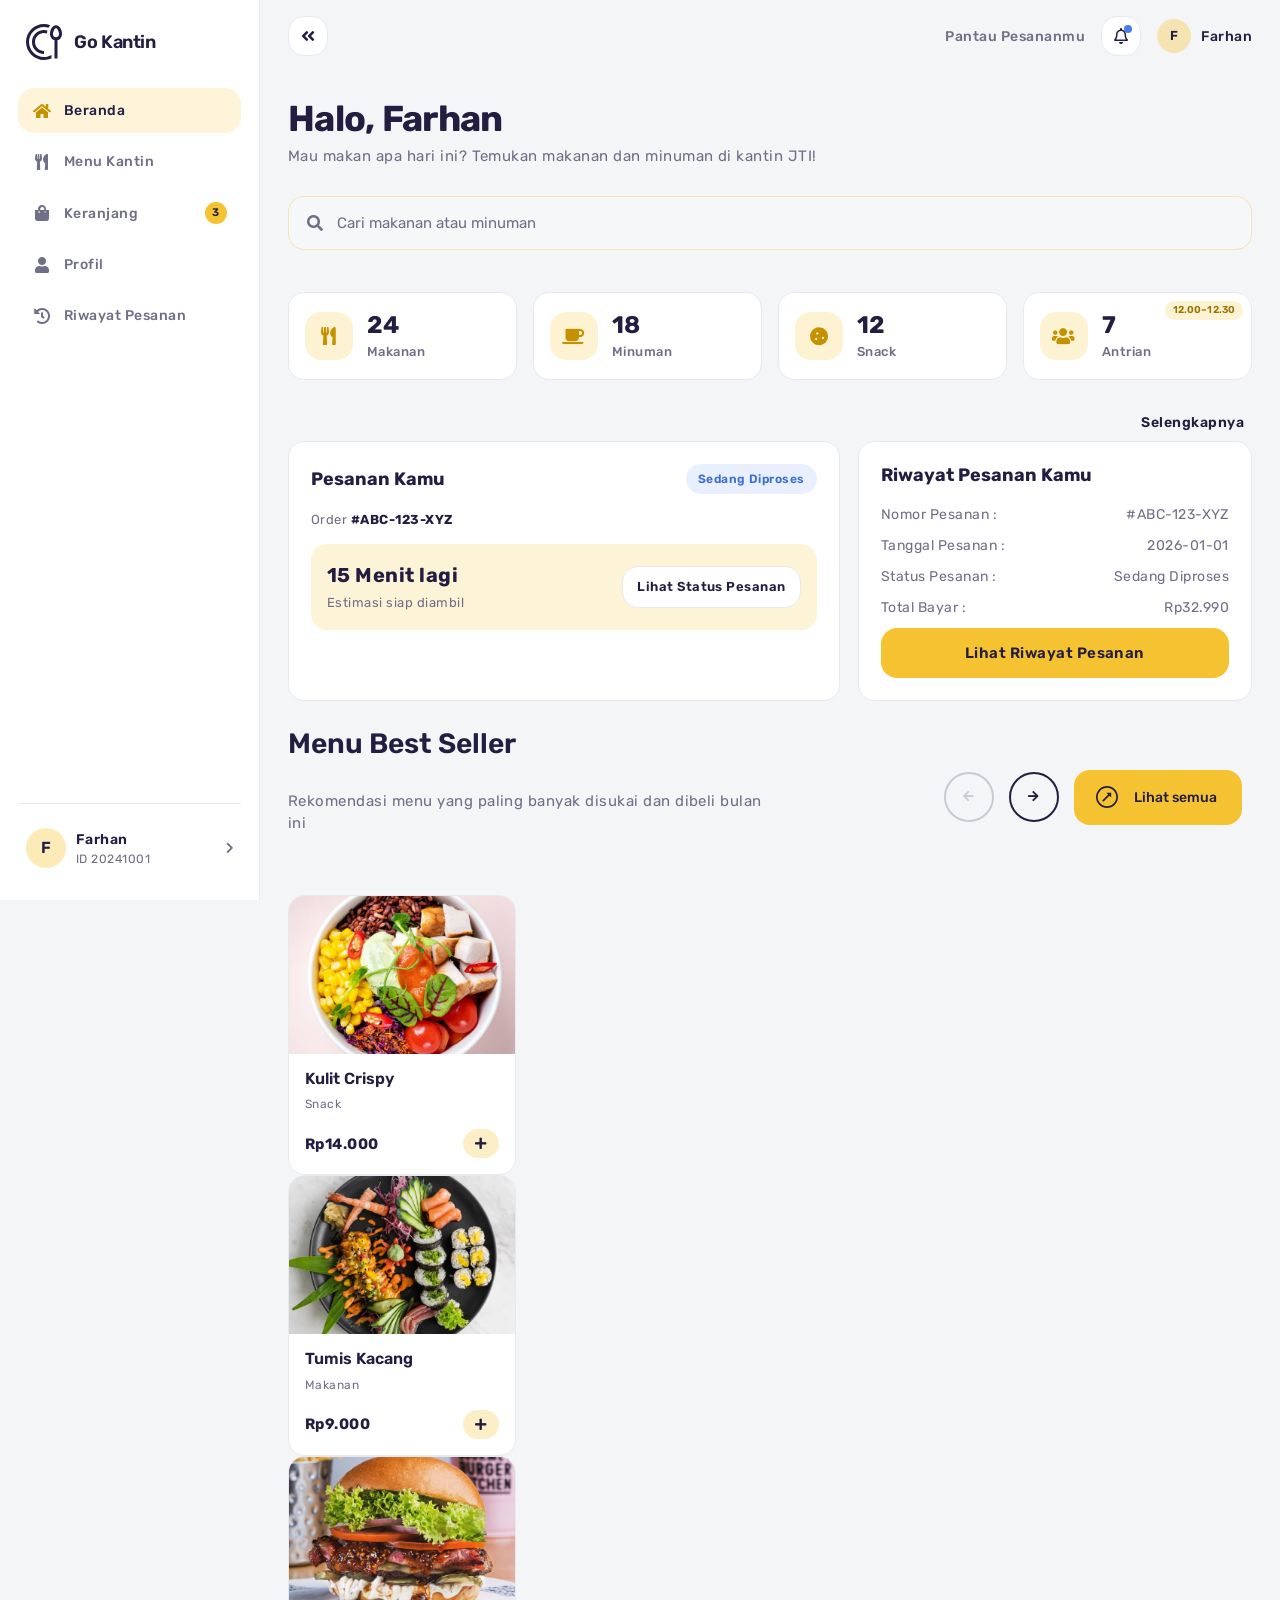
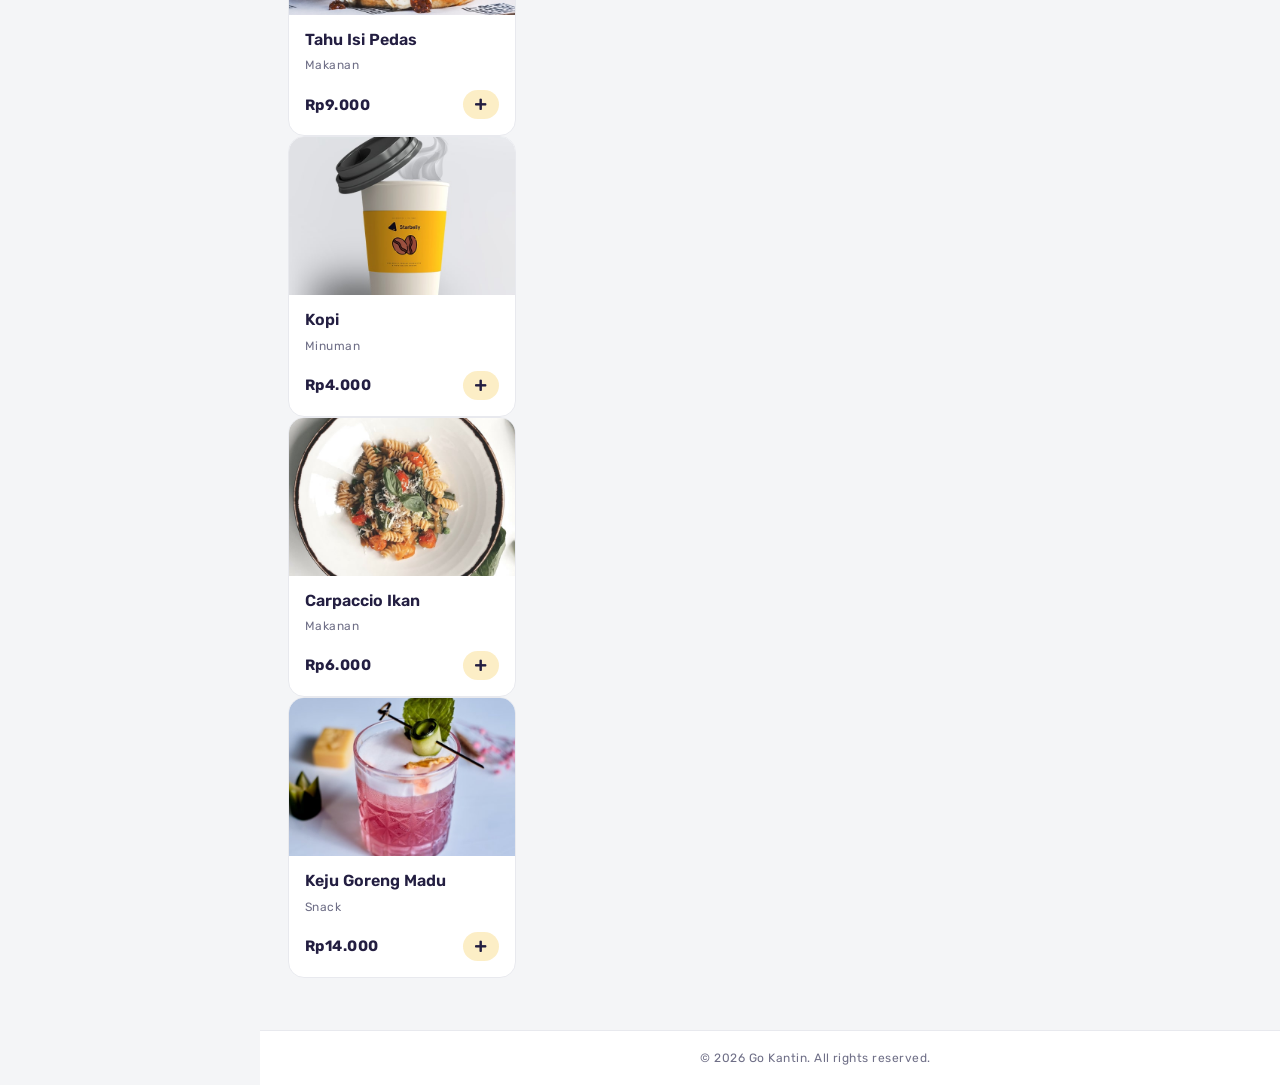
==== commit 9c54171a: "Update sidebar links and enhance layout in Go Kantin: replace logo image, modify navigation links, a" ====
--- a/user/beranda.html
+++ b/user/beranda.html
@@ -24,7 +24,7 @@
 
     <aside class="gk-sidebar" aria-label="Menu utama">
       <a href="beranda.html" class="gk-sidebar-brand">
-        <img src="../img/ui/logo.svg" alt="Go Kantin">
+        <img src="../img/ui/icons/menu.svg" alt="Go Kantin">
         <span>Go Kantin</span>
       </a>
       <ul class="gk-sidebar-nav">
@@ -32,7 +32,7 @@
         <li><a href="menu.html"><i class="fas fa-utensils"></i><span>Menu Kantin</span></a></li>
         <li><a href="cart.html"><i class="fas fa-shopping-bag"></i><span>Keranjang</span><span class="gk-nav-badge">3</span></a></li>
         <li><a href="#"><i class="fas fa-user"></i><span>Profil</span></a></li>
-        <li><a href="riwayat-pesanan.html"><i class="fas fa-clock"></i><span>Riwayat Pesanan</span></a></li>
+        <li><a href="riwayat-pesanan.html"><i class="fas fa-history"></i><span>Riwayat Pesanan</span></a></li>
       </ul>
       <div class="gk-sidebar-footer">
         <a href="#" class="gk-user-chip">
@@ -55,7 +55,7 @@
           </button>
         </div>
         <div class="gk-topbar-right">
-          <a href="riwayat-pesanan.html" class="gk-topbar-link">Riwayat Pesanan</a>
+          <a href="status-pesanan.html" class="gk-topbar-link">Pantau Pesananmu</a>
           <a href="#" class="gk-topbar-icon" aria-label="Notifikasi">
             <i class="far fa-bell"></i>
             <span class="gk-dot"></span>
@@ -101,6 +101,7 @@
             </div>
           </a>
           <a href="queue.html" class="gk-stat-card">
+            <span class="gk-stat-badge">12.00–12.30</span>
             <div class="gk-stat-icon"><i class="fas fa-users"></i></div>
             <div class="gk-stat-body">
               <strong>7</strong>
@@ -109,6 +110,68 @@
           </a>
         </div>
 
+        <div class="gk-history-bar justify-content-end">
+          <a href="riwayat-pesanan.html">Selengkapnya</a>
+        </div>
+        <div class="gk-home-bottom">
+          <div class="gk-panel">
+            <div class="gk-panel-head">
+              <h2>Pesanan Kamu</h2>
+              <span class="gk-status">Sedang Diproses</span>
+            </div>
+            <div class="gk-order-meta">Order <strong style="color:#231E41">#ABC-123-XYZ</strong></div>
+            <div class="gk-eta">
+              <div>
+                <strong>15 Menit lagi</strong>
+                <span>Estimasi siap diambil</span>
+              </div>
+              <a href="status-pesanan.html" class="gk-btn-ghost">Lihat Status Pesanan</a>
+            </div>
+          </div>
+          
+          <div class="gk-panel">
+            <div class="gk-panel-head">
+              <h2>Riwayat Pesanan Kamu</h2>
+            </div>
+            <div class="gk-summary-line">
+              <span>Nomor Pesanan :</span>
+              <span>#ABC-123-XYZ</span>
+            </div>
+            <div class="gk-summary-line">
+              <span>Tanggal Pesanan :</span>
+              <span>2026-01-01</span>
+            </div>
+            <div class="gk-summary-line">
+              <span>Status Pesanan :</span>
+              <span>Sedang Diproses</span>
+            </div>
+            <div class="gk-summary-line">
+              <span>Total Bayar :</span>
+              <span>Rp32.990</span>
+            </div>
+            <a href="riwayat-pesanan.html" class="gk-btn-primary">Lihat Riwayat Pesanan</a>
+          </div>
+
+          <!-- <div class="gk-panel">
+            <div class="gk-panel-head">
+              <h2>Riwayat Pesanan Kamu</h2>
+            </div>
+            <div class="gk-summary-line">
+              <span>2 menu • 3 item</span>
+              <span></span>
+            </div>
+            <div class="gk-summary-line">
+              <span>Subtotal</span>
+              <span>Rp32.990</span>
+            </div>
+            <div class="gk-summary-total">
+              <span>Total bayar</span>
+              <span>Rp32.990</span>
+            </div>
+            <a href="checkout.html" class="gk-btn-primary">Lanjut ke Checkout</a>
+          </div> -->
+        </div>
+        
         <section class="sb-short-menu sb-p-0-90">
           <div class="container">
             <div class="sb-group-title sb-mb-30">
@@ -214,46 +277,7 @@
           </div>
         </section>
 
-        <div class="gk-home-bottom">
-          <div class="gk-panel">
-            <div class="gk-panel-head">
-              <h2>Pesanan Kamu</h2>
-              <span class="gk-status">Sedang Diproses</span>
-            </div>
-            <div class="gk-order-meta">Order <strong style="color:#231E41">#ABC-123-XYZ</strong></div>
-            <div class="gk-eta">
-              <div>
-                <strong>15 Menit lagi</strong>
-                <span>Estimasi siap diambil</span>
-              </div>
-              <a href="status-pesanan.html" class="gk-btn-ghost">Lihat Status Pesanan</a>
-            </div>
-          </div>
-
-          <div class="gk-panel">
-            <div class="gk-panel-head">
-              <h2>Ringkasan Pesanan</h2>
-            </div>
-            <div class="gk-summary-line">
-              <span>2 menu • 3 item</span>
-              <span></span>
-            </div>
-            <div class="gk-summary-line">
-              <span>Subtotal</span>
-              <span>Rp32.990</span>
-            </div>
-            <div class="gk-summary-total">
-              <span>Total bayar</span>
-              <span>Rp32.990</span>
-            </div>
-            <a href="checkout.html" class="gk-btn-primary">Lanjut ke Checkout</a>
-          </div>
-        </div>
-
-        <div class="gk-history-bar">
-          <span>Cari pesanan sebelumnya?</span>
-          <a href="riwayat-pesanan.html">Buka Riwayat Pesanan →</a>
-        </div>
+        
       </div>
       <!-- dynamic content end -->
 
--- a/css/style.css
+++ b/css/style.css
@@ -4459,6 +4459,7 @@
 }
 
 .gk-stat-card {
+  position: relative;
   display: flex;
   align-items: center;
   gap: 14px;
@@ -4469,6 +4470,21 @@
   text-decoration: none;
   color: var(--gk-text);
   transition: box-shadow 0.2s ease, transform 0.2s ease, border-color 0.2s ease;
+}
+
+.gk-stat-badge {
+  position: absolute;
+  top: 8px;
+  right: 8px;
+  padding: 3px 8px;
+  border-radius: 999px;
+  background: rgba(245, 195, 50, 0.22);
+  color: #9a7400;
+  font-size: 10px;
+  font-weight: 600;
+  line-height: 1.3;
+  letter-spacing: 0.01em;
+  white-space: nowrap;
 }
 
 .gk-stat-card:hover {
@@ -4858,7 +4874,7 @@
   justify-content: space-between;
   gap: 12px;
   flex-wrap: wrap;
-  padding: 14px 4px;
+  padding: 0px 8px 8px;
   color: var(--gk-muted);
   font-size: 14px;
 }
